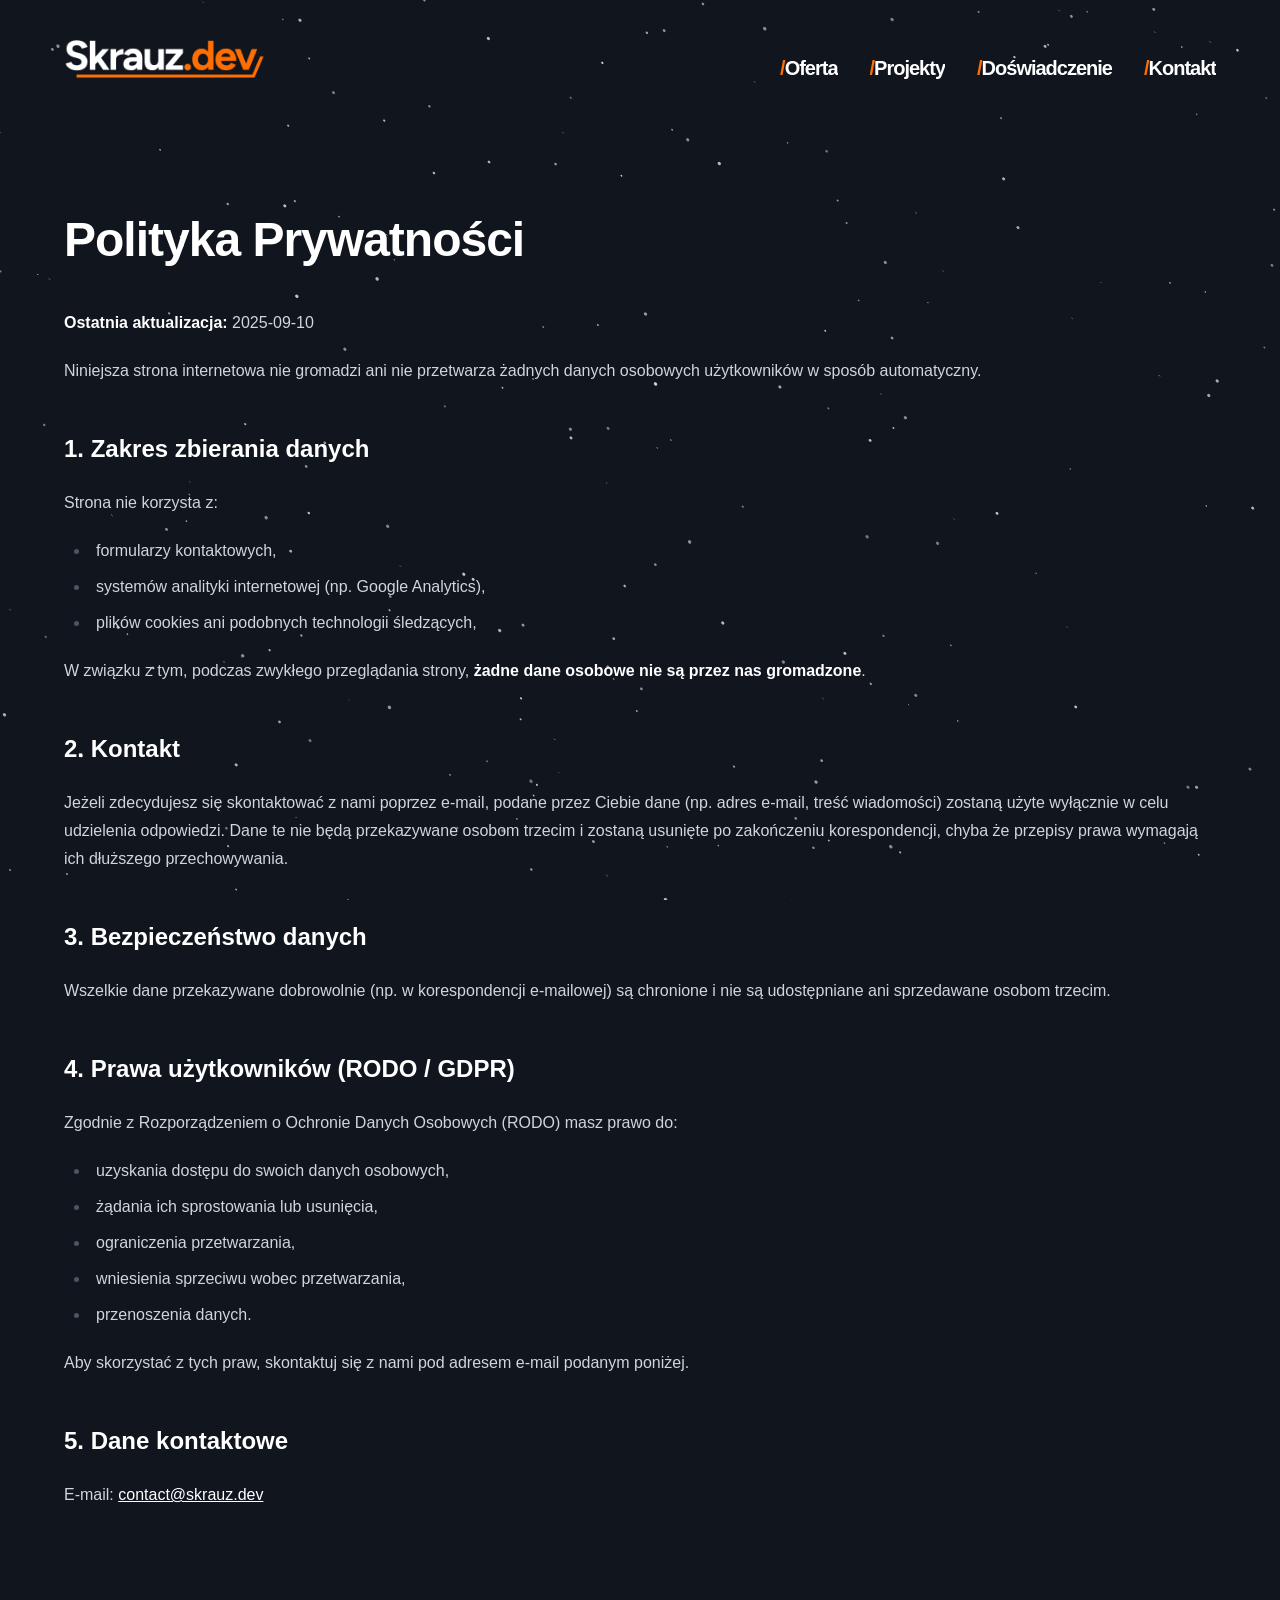
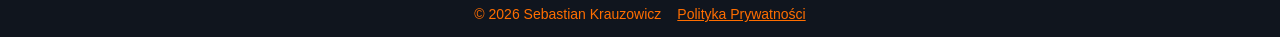
==== polityka-prywatnosci/index.html @ bf3d284c "feat: site migration to github pages" ====
<!DOCTYPE html><html  lang="en"><head><meta charset="utf-8">
<meta name="viewport" content="width=device-width, initial-scale=1">
<title>Polityka Prywatności | Sebastian Krauzowicz | Sebastian Krauzowicz - Web Developer</title>
<style>@layer components;@font-face{font-display:swap;font-family:Figtree;font-style:normal;font-weight:300 900;src:url(/_nuxt/Figtree-VariableFont_wght.CuCnmeMh.ttf) format("truetype")}@font-face{font-display:swap;font-family:Figtree;font-style:italic;font-weight:300 900;src:url(/_nuxt/Figtree-Italic-VariableFont_wght.BKw5bOcC.ttf) format("truetype")}@layer properties{@supports ((-webkit-hyphens:none) and (not (margin-trim:inline))) or ((-moz-orient:inline) and (not (color:rgb(from red r g b)))){*,::backdrop,:after,:before{--tw-translate-x:0;--tw-translate-y:0;--tw-translate-z:0;--tw-rotate-x:initial;--tw-rotate-y:initial;--tw-rotate-z:initial;--tw-skew-x:initial;--tw-skew-y:initial;--tw-border-style:solid;--tw-leading:initial;--tw-font-weight:initial;--tw-tracking:initial;--tw-shadow:0 0 #0000;--tw-shadow-color:initial;--tw-shadow-alpha:100%;--tw-inset-shadow:0 0 #0000;--tw-inset-shadow-color:initial;--tw-inset-shadow-alpha:100%;--tw-ring-color:initial;--tw-ring-shadow:0 0 #0000;--tw-inset-ring-color:initial;--tw-inset-ring-shadow:0 0 #0000;--tw-ring-inset:initial;--tw-ring-offset-width:0px;--tw-ring-offset-color:#fff;--tw-ring-offset-shadow:0 0 #0000;--tw-outline-style:solid;--tw-duration:initial;--tw-ease:initial;--tw-scale-x:1;--tw-scale-y:1;--tw-scale-z:1}}}@layer theme{:host,:root{--font-sans:ui-sans-serif,system-ui,sans-serif,"Apple Color Emoji","Segoe UI Emoji","Segoe UI Symbol","Noto Color Emoji";--font-mono:ui-monospace,SFMono-Regular,Menlo,Monaco,Consolas,"Liberation Mono","Courier New",monospace;--color-black:#000;--color-white:#fff;--spacing:.25rem;--container-xl:36rem;--text-sm:.875rem;--text-sm--line-height:1.42857;--text-lg:1.125rem;--text-lg--line-height:1.55556;--text-xl:1.25rem;--text-xl--line-height:1.4;--text-2xl:1.5rem;--text-2xl--line-height:1.33333;--text-3xl:1.875rem;--text-3xl--line-height:1.2;--text-4xl:2.25rem;--text-4xl--line-height:1.11111;--text-5xl:3rem;--text-5xl--line-height:1;--text-6xl:3.75rem;--text-6xl--line-height:1;--font-weight-normal:400;--font-weight-medium:500;--font-weight-bold:700;--tracking-tighter:-.05em;--tracking-tight:-.025em;--leading-tight:1.25;--leading-snug:1.375;--leading-normal:1.5;--radius-sm:.25rem;--radius-2xl:1rem;--ease-in:cubic-bezier(.4,0,1,1);--ease-out:cubic-bezier(0,0,.2,1);--default-transition-duration:.15s;--default-transition-timing-function:cubic-bezier(.4,0,.2,1);--default-font-family:var(--font-sans);--default-mono-font-family:var(--font-mono);--color-theme-dark:#030209;--color-theme-dark-2:#10151e;--color-theme-accent:#ff6e00;--color-theme-accent-hover:#e65705;--color-theme-light:#e5e5e5;--font-figtree:"Figtree",sans-serif}}@layer base{*,::backdrop,:after,:before{border:0 solid;box-sizing:border-box;margin:0;padding:0}::file-selector-button{border:0 solid;box-sizing:border-box;margin:0;padding:0}:host,html{-webkit-text-size-adjust:100%;font-family:var(--default-font-family,ui-sans-serif,system-ui,sans-serif,"Apple Color Emoji","Segoe UI Emoji","Segoe UI Symbol","Noto Color Emoji");font-feature-settings:var(--default-font-feature-settings,normal);font-variation-settings:var(--default-font-variation-settings,normal);line-height:1.5;-moz-tab-size:4;-o-tab-size:4;tab-size:4;-webkit-tap-highlight-color:transparent}hr{border-top-width:1px;color:inherit;height:0}abbr:where([title]){-webkit-text-decoration:underline dotted;text-decoration:underline dotted}h1,h2,h3,h4,h5,h6{font-size:inherit;font-weight:inherit}a{color:inherit;-webkit-text-decoration:inherit;text-decoration:inherit}b,strong{font-weight:bolder}code,kbd,pre,samp{font-family:var(--default-mono-font-family,ui-monospace,SFMono-Regular,Menlo,Monaco,Consolas,"Liberation Mono","Courier New",monospace);font-feature-settings:var(--default-mono-font-feature-settings,normal);font-size:1em;font-variation-settings:var(--default-mono-font-variation-settings,normal)}small{font-size:80%}sub,sup{font-size:75%;line-height:0;position:relative;vertical-align:baseline}sub{bottom:-.25em}sup{top:-.5em}table{border-collapse:collapse;border-color:inherit;text-indent:0}:-moz-focusring{outline:auto}progress{vertical-align:baseline}summary{display:list-item}menu,ol,ul{list-style:none}audio,canvas,embed,iframe,img,object,svg,video{display:block;vertical-align:middle}img,video{height:auto;max-width:100%}button,input,optgroup,select,textarea{background-color:#0000;border-radius:0;color:inherit;font:inherit;font-feature-settings:inherit;font-variation-settings:inherit;letter-spacing:inherit;opacity:1}::file-selector-button{background-color:#0000;border-radius:0;color:inherit;font:inherit;font-feature-settings:inherit;font-variation-settings:inherit;letter-spacing:inherit;opacity:1}:where(select:is([multiple],[size])) optgroup{font-weight:bolder}:where(select:is([multiple],[size])) optgroup option{padding-inline-start:20px}::file-selector-button{margin-inline-end:4px}::-moz-placeholder{opacity:1}::placeholder{opacity:1}@supports (not (-webkit-appearance:-apple-pay-button)) or (contain-intrinsic-size:1px){::-moz-placeholder{color:currentColor}::placeholder{color:currentColor}@supports (color:color-mix(in lab,red,red)){::-moz-placeholder{color:color-mix(in oklab,currentcolor 50%,transparent)}::placeholder{color:color-mix(in oklab,currentcolor 50%,transparent)}}}textarea{resize:vertical}::-webkit-search-decoration{-webkit-appearance:none}::-webkit-date-and-time-value{min-height:1lh;text-align:inherit}::-webkit-datetime-edit{display:inline-flex}::-webkit-datetime-edit-fields-wrapper{padding:0}::-webkit-datetime-edit,::-webkit-datetime-edit-year-field{padding-block:0}::-webkit-datetime-edit-day-field,::-webkit-datetime-edit-month-field{padding-block:0}::-webkit-datetime-edit-hour-field,::-webkit-datetime-edit-minute-field{padding-block:0}::-webkit-datetime-edit-millisecond-field,::-webkit-datetime-edit-second-field{padding-block:0}::-webkit-datetime-edit-meridiem-field{padding-block:0}:-moz-ui-invalid{box-shadow:none}button,input:where([type=button],[type=reset],[type=submit]){-webkit-appearance:button;-moz-appearance:button;appearance:button}::file-selector-button{-webkit-appearance:button;-moz-appearance:button;appearance:button}::-webkit-inner-spin-button,::-webkit-outer-spin-button{height:auto}[hidden]:where(:not([hidden=until-found])){display:none!important}}@layer utilities{.invisible{visibility:hidden}.absolute{position:absolute}.fixed{position:fixed}.relative{position:relative}.inset-0{inset:calc(var(--spacing)*0)}.top-0{top:calc(var(--spacing)*0)}.right-6{right:calc(var(--spacing)*6)}.bottom-0{bottom:calc(var(--spacing)*0)}.bottom-10{bottom:calc(var(--spacing)*10)}.left-0{left:calc(var(--spacing)*0)}.left-8{left:calc(var(--spacing)*8)}.-z-10{z-index:-10}.z-10{z-index:10}.z-50{z-index:50}.z-\[45\]{z-index:45}.z-\[999\]{z-index:999}.col-span-2{grid-column:span 2/span 2}.mx-auto{margin-inline:auto}.prose{color:var(--tw-prose-body);max-width:65ch}.prose :where(p):not(:where([class~=not-prose],[class~=not-prose] *)){margin-bottom:1.25em;margin-top:1.25em}.prose :where([class~=lead]):not(:where([class~=not-prose],[class~=not-prose] *)){color:var(--tw-prose-lead);font-size:1.25em;line-height:1.6;margin-bottom:1.2em;margin-top:1.2em}.prose :where(a):not(:where([class~=not-prose],[class~=not-prose] *)){color:var(--tw-prose-links);font-weight:500;text-decoration:underline}.prose :where(strong):not(:where([class~=not-prose],[class~=not-prose] *)){color:var(--tw-prose-bold);font-weight:600}.prose :where(a strong):not(:where([class~=not-prose],[class~=not-prose] *)),.prose :where(blockquote strong):not(:where([class~=not-prose],[class~=not-prose] *)),.prose :where(thead th strong):not(:where([class~=not-prose],[class~=not-prose] *)){color:inherit}.prose :where(ol):not(:where([class~=not-prose],[class~=not-prose] *)){list-style-type:decimal;margin-bottom:1.25em;margin-top:1.25em;padding-inline-start:1.625em}.prose :where(ol[type=A]):not(:where([class~=not-prose],[class~=not-prose] *)){list-style-type:upper-alpha}.prose :where(ol[type=a]):not(:where([class~=not-prose],[class~=not-prose] *)){list-style-type:lower-alpha}.prose :where(ol[type=A s]):not(:where([class~=not-prose],[class~=not-prose] *)){list-style-type:upper-alpha}.prose :where(ol[type=a s]):not(:where([class~=not-prose],[class~=not-prose] *)){list-style-type:lower-alpha}.prose :where(ol[type=I]):not(:where([class~=not-prose],[class~=not-prose] *)){list-style-type:upper-roman}.prose :where(ol[type=i]):not(:where([class~=not-prose],[class~=not-prose] *)){list-style-type:lower-roman}.prose :where(ol[type=I s]):not(:where([class~=not-prose],[class~=not-prose] *)){list-style-type:upper-roman}.prose :where(ol[type=i s]):not(:where([class~=not-prose],[class~=not-prose] *)){list-style-type:lower-roman}.prose :where(ol[type="1"]):not(:where([class~=not-prose],[class~=not-prose] *)){list-style-type:decimal}.prose :where(ul):not(:where([class~=not-prose],[class~=not-prose] *)){list-style-type:disc;margin-bottom:1.25em;margin-top:1.25em;padding-inline-start:1.625em}.prose :where(ol>li):not(:where([class~=not-prose],[class~=not-prose] *))::marker{color:var(--tw-prose-counters);font-weight:400}.prose :where(ul>li):not(:where([class~=not-prose],[class~=not-prose] *))::marker{color:var(--tw-prose-bullets)}.prose :where(dt):not(:where([class~=not-prose],[class~=not-prose] *)){color:var(--tw-prose-headings);font-weight:600;margin-top:1.25em}.prose :where(hr):not(:where([class~=not-prose],[class~=not-prose] *)){border-color:var(--tw-prose-hr);border-top-width:1px;margin-bottom:3em;margin-top:3em}.prose :where(blockquote):not(:where([class~=not-prose],[class~=not-prose] *)){border-inline-start-color:var(--tw-prose-quote-borders);border-inline-start-width:.25rem;color:var(--tw-prose-quotes);font-style:italic;font-weight:500;margin-bottom:1.6em;margin-top:1.6em;padding-inline-start:1em;quotes:"“""”""‘""’"}.prose :where(blockquote p:first-of-type):not(:where([class~=not-prose],[class~=not-prose] *)):before{content:open-quote}.prose :where(blockquote p:last-of-type):not(:where([class~=not-prose],[class~=not-prose] *)):after{content:close-quote}.prose :where(h1):not(:where([class~=not-prose],[class~=not-prose] *)){color:var(--tw-prose-headings);font-size:2.25em;font-weight:800;line-height:1.11111;margin-bottom:.888889em;margin-top:0}.prose :where(h1 strong):not(:where([class~=not-prose],[class~=not-prose] *)){color:inherit;font-weight:900}.prose :where(h2):not(:where([class~=not-prose],[class~=not-prose] *)){color:var(--tw-prose-headings);font-size:1.5em;font-weight:700;line-height:1.33333;margin-bottom:1em;margin-top:2em}.prose :where(h2 strong):not(:where([class~=not-prose],[class~=not-prose] *)){color:inherit;font-weight:800}.prose :where(h3):not(:where([class~=not-prose],[class~=not-prose] *)){color:var(--tw-prose-headings);font-size:1.25em;font-weight:600;line-height:1.6;margin-bottom:.6em;margin-top:1.6em}.prose :where(h3 strong):not(:where([class~=not-prose],[class~=not-prose] *)){color:inherit;font-weight:700}.prose :where(h4):not(:where([class~=not-prose],[class~=not-prose] *)){color:var(--tw-prose-headings);font-weight:600;line-height:1.5;margin-bottom:.5em;margin-top:1.5em}.prose :where(h4 strong):not(:where([class~=not-prose],[class~=not-prose] *)){color:inherit;font-weight:700}.prose :where(img):not(:where([class~=not-prose],[class~=not-prose] *)){margin-bottom:2em;margin-top:2em}.prose :where(picture):not(:where([class~=not-prose],[class~=not-prose] *)){display:block;margin-bottom:2em;margin-top:2em}.prose :where(video):not(:where([class~=not-prose],[class~=not-prose] *)){margin-bottom:2em;margin-top:2em}.prose :where(kbd):not(:where([class~=not-prose],[class~=not-prose] *)){border-radius:.3125rem;box-shadow:0 0 0 1px rgb(var(--tw-prose-kbd-shadows)/10%),0 3px rgb(var(--tw-prose-kbd-shadows)/10%);color:var(--tw-prose-kbd);font-family:inherit;font-size:.875em;font-weight:500;padding-inline-end:.375em;padding-bottom:.1875em;padding-top:.1875em;padding-inline-start:.375em}.prose :where(code):not(:where([class~=not-prose],[class~=not-prose] *)){color:var(--tw-prose-code);font-size:.875em;font-weight:600}.prose :where(code):not(:where([class~=not-prose],[class~=not-prose] *)):after,.prose :where(code):not(:where([class~=not-prose],[class~=not-prose] *)):before{content:"`"}.prose :where(a code):not(:where([class~=not-prose],[class~=not-prose] *)),.prose :where(h1 code):not(:where([class~=not-prose],[class~=not-prose] *)){color:inherit}.prose :where(h2 code):not(:where([class~=not-prose],[class~=not-prose] *)){color:inherit;font-size:.875em}.prose :where(h3 code):not(:where([class~=not-prose],[class~=not-prose] *)){color:inherit;font-size:.9em}.prose :where(blockquote code):not(:where([class~=not-prose],[class~=not-prose] *)),.prose :where(h4 code):not(:where([class~=not-prose],[class~=not-prose] *)),.prose :where(thead th code):not(:where([class~=not-prose],[class~=not-prose] *)){color:inherit}.prose :where(pre):not(:where([class~=not-prose],[class~=not-prose] *)){background-color:var(--tw-prose-pre-bg);border-radius:.375rem;color:var(--tw-prose-pre-code);font-size:.875em;font-weight:400;line-height:1.71429;margin-bottom:1.71429em;margin-top:1.71429em;overflow-x:auto;padding-inline-end:1.14286em;padding-bottom:.857143em;padding-top:.857143em;padding-inline-start:1.14286em}.prose :where(pre code):not(:where([class~=not-prose],[class~=not-prose] *)){background-color:#0000;border-radius:0;border-width:0;color:inherit;font-family:inherit;font-size:inherit;font-weight:inherit;line-height:inherit;padding:0}.prose :where(pre code):not(:where([class~=not-prose],[class~=not-prose] *)):after,.prose :where(pre code):not(:where([class~=not-prose],[class~=not-prose] *)):before{content:none}.prose :where(table):not(:where([class~=not-prose],[class~=not-prose] *)){font-size:.875em;line-height:1.71429;margin-bottom:2em;margin-top:2em;table-layout:auto;width:100%}.prose :where(thead):not(:where([class~=not-prose],[class~=not-prose] *)){border-bottom-color:var(--tw-prose-th-borders);border-bottom-width:1px}.prose :where(thead th):not(:where([class~=not-prose],[class~=not-prose] *)){color:var(--tw-prose-headings);font-weight:600;padding-inline-end:.571429em;padding-bottom:.571429em;padding-inline-start:.571429em;vertical-align:bottom}.prose :where(tbody tr):not(:where([class~=not-prose],[class~=not-prose] *)){border-bottom-color:var(--tw-prose-td-borders);border-bottom-width:1px}.prose :where(tbody tr:last-child):not(:where([class~=not-prose],[class~=not-prose] *)){border-bottom-width:0}.prose :where(tbody td):not(:where([class~=not-prose],[class~=not-prose] *)){vertical-align:baseline}.prose :where(tfoot):not(:where([class~=not-prose],[class~=not-prose] *)){border-top-color:var(--tw-prose-th-borders);border-top-width:1px}.prose :where(tfoot td):not(:where([class~=not-prose],[class~=not-prose] *)){vertical-align:top}.prose :where(th,td):not(:where([class~=not-prose],[class~=not-prose] *)){text-align:start}.prose :where(figure>*):not(:where([class~=not-prose],[class~=not-prose] *)){margin-bottom:0;margin-top:0}.prose :where(figcaption):not(:where([class~=not-prose],[class~=not-prose] *)){color:var(--tw-prose-captions);font-size:.875em;line-height:1.42857;margin-top:.857143em}.prose{--tw-prose-body:oklch(37.3% .034 259.733);--tw-prose-headings:oklch(21% .034 264.665);--tw-prose-lead:oklch(44.6% .03 256.802);--tw-prose-links:oklch(21% .034 264.665);--tw-prose-bold:oklch(21% .034 264.665);--tw-prose-counters:oklch(55.1% .027 264.364);--tw-prose-bullets:oklch(87.2% .01 258.338);--tw-prose-hr:oklch(92.8% .006 264.531);--tw-prose-quotes:oklch(21% .034 264.665);--tw-prose-quote-borders:oklch(92.8% .006 264.531);--tw-prose-captions:oklch(55.1% .027 264.364);--tw-prose-kbd:oklch(21% .034 264.665);--tw-prose-kbd-shadows:NaN NaN NaN;--tw-prose-code:oklch(21% .034 264.665);--tw-prose-pre-code:oklch(92.8% .006 264.531);--tw-prose-pre-bg:oklch(27.8% .033 256.848);--tw-prose-th-borders:oklch(87.2% .01 258.338);--tw-prose-td-borders:oklch(92.8% .006 264.531);--tw-prose-invert-body:oklch(87.2% .01 258.338);--tw-prose-invert-headings:#fff;--tw-prose-invert-lead:oklch(70.7% .022 261.325);--tw-prose-invert-links:#fff;--tw-prose-invert-bold:#fff;--tw-prose-invert-counters:oklch(70.7% .022 261.325);--tw-prose-invert-bullets:oklch(44.6% .03 256.802);--tw-prose-invert-hr:oklch(37.3% .034 259.733);--tw-prose-invert-quotes:oklch(96.7% .003 264.542);--tw-prose-invert-quote-borders:oklch(37.3% .034 259.733);--tw-prose-invert-captions:oklch(70.7% .022 261.325);--tw-prose-invert-kbd:#fff;--tw-prose-invert-kbd-shadows:255 255 255;--tw-prose-invert-code:#fff;--tw-prose-invert-pre-code:oklch(87.2% .01 258.338);--tw-prose-invert-pre-bg:#00000080;--tw-prose-invert-th-borders:oklch(44.6% .03 256.802);--tw-prose-invert-td-borders:oklch(37.3% .034 259.733);font-size:1rem;line-height:1.75}.prose :where(picture>img):not(:where([class~=not-prose],[class~=not-prose] *)){margin-bottom:0;margin-top:0}.prose :where(li):not(:where([class~=not-prose],[class~=not-prose] *)){margin-bottom:.5em;margin-top:.5em}.prose :where(ol>li):not(:where([class~=not-prose],[class~=not-prose] *)),.prose :where(ul>li):not(:where([class~=not-prose],[class~=not-prose] *)){padding-inline-start:.375em}.prose :where(.prose>ul>li p):not(:where([class~=not-prose],[class~=not-prose] *)){margin-bottom:.75em;margin-top:.75em}.prose :where(.prose>ul>li>p:first-child):not(:where([class~=not-prose],[class~=not-prose] *)){margin-top:1.25em}.prose :where(.prose>ul>li>p:last-child):not(:where([class~=not-prose],[class~=not-prose] *)){margin-bottom:1.25em}.prose :where(.prose>ol>li>p:first-child):not(:where([class~=not-prose],[class~=not-prose] *)){margin-top:1.25em}.prose :where(.prose>ol>li>p:last-child):not(:where([class~=not-prose],[class~=not-prose] *)){margin-bottom:1.25em}.prose :where(ul ul,ul ol,ol ul,ol ol):not(:where([class~=not-prose],[class~=not-prose] *)){margin-bottom:.75em;margin-top:.75em}.prose :where(dl):not(:where([class~=not-prose],[class~=not-prose] *)){margin-bottom:1.25em;margin-top:1.25em}.prose :where(dd):not(:where([class~=not-prose],[class~=not-prose] *)){margin-top:.5em;padding-inline-start:1.625em}.prose :where(h2+*):not(:where([class~=not-prose],[class~=not-prose] *)),.prose :where(h3+*):not(:where([class~=not-prose],[class~=not-prose] *)),.prose :where(h4+*):not(:where([class~=not-prose],[class~=not-prose] *)),.prose :where(hr+*):not(:where([class~=not-prose],[class~=not-prose] *)){margin-top:0}.prose :where(thead th:first-child):not(:where([class~=not-prose],[class~=not-prose] *)){padding-inline-start:0}.prose :where(thead th:last-child):not(:where([class~=not-prose],[class~=not-prose] *)){padding-inline-end:0}.prose :where(tbody td,tfoot td):not(:where([class~=not-prose],[class~=not-prose] *)){padding-inline-end:.571429em;padding-bottom:.571429em;padding-top:.571429em;padding-inline-start:.571429em}.prose :where(tbody td:first-child,tfoot td:first-child):not(:where([class~=not-prose],[class~=not-prose] *)){padding-inline-start:0}.prose :where(tbody td:last-child,tfoot td:last-child):not(:where([class~=not-prose],[class~=not-prose] *)){padding-inline-end:0}.prose :where(figure):not(:where([class~=not-prose],[class~=not-prose] *)){margin-bottom:2em;margin-top:2em}.prose :where(.prose>:first-child):not(:where([class~=not-prose],[class~=not-prose] *)){margin-top:0}.prose :where(.prose>:last-child):not(:where([class~=not-prose],[class~=not-prose] *)){margin-bottom:0}.mt-1{margin-top:calc(var(--spacing)*1)}.mt-1\.5{margin-top:calc(var(--spacing)*1.5)}.mt-2{margin-top:calc(var(--spacing)*2)}.mt-3{margin-top:calc(var(--spacing)*3)}.mt-4{margin-top:calc(var(--spacing)*4)}.mt-5{margin-top:calc(var(--spacing)*5)}.mt-6{margin-top:calc(var(--spacing)*6)}.mt-8{margin-top:calc(var(--spacing)*8)}.mt-12{margin-top:calc(var(--spacing)*12)}.mt-16{margin-top:calc(var(--spacing)*16)}.mt-20{margin-top:calc(var(--spacing)*20)}.mb-2{margin-bottom:calc(var(--spacing)*2)}.ml-1{margin-left:calc(var(--spacing)*1)}.ml-2{margin-left:calc(var(--spacing)*2)}.block{display:block}.flex{display:flex}.grid{display:grid}.hidden{display:none}.size-12{height:calc(var(--spacing)*12);width:calc(var(--spacing)*12)}.size-16{height:calc(var(--spacing)*16);width:calc(var(--spacing)*16)}.size-full{height:100%;width:100%}.h-6{height:calc(var(--spacing)*6)}.h-8{height:calc(var(--spacing)*8)}.h-\[100dvh\]{height:100dvh}.h-\[100vh\]{height:100vh}.h-\[calc\(100dvh-96px\)\]{height:calc(100dvh - 96px)}.h-full{height:100%}.h-max{height:-moz-max-content;height:max-content}.min-h-\[400px\]{min-height:400px}.w-4{width:calc(var(--spacing)*4)}.w-5{width:calc(var(--spacing)*5)}.w-6{width:calc(var(--spacing)*6)}.w-8{width:calc(var(--spacing)*8)}.w-\[75\%\]{width:75%}.w-\[100vw\]{width:100vw}.w-\[180px\]{width:180px}.w-\[250px\]{width:250px}.w-full{width:100%}.max-w-max{max-width:-moz-max-content;max-width:max-content}.max-w-none{max-width:none}.max-w-xl{max-width:var(--container-xl)}.shrink-0{flex-shrink:0}.-translate-x-36{--tw-translate-x:calc(var(--spacing)*-36)}.-translate-x-36,.translate-x-0{translate:var(--tw-translate-x)var(--tw-translate-y)}.translate-x-0{--tw-translate-x:calc(var(--spacing)*0)}.transform{transform:var(--tw-rotate-x,)var(--tw-rotate-y,)var(--tw-rotate-z,)var(--tw-skew-x,)var(--tw-skew-y,)}.cursor-default{cursor:default}.cursor-pointer{cursor:pointer}.grid-cols-1{grid-template-columns:repeat(1,minmax(0,1fr))}.grid-cols-2{grid-template-columns:repeat(2,minmax(0,1fr))}.flex-col{flex-direction:column}.flex-wrap{flex-wrap:wrap}.flex-wrap-reverse{flex-wrap:wrap-reverse}.items-center{align-items:center}.justify-between{justify-content:space-between}.justify-center{justify-content:center}.justify-evenly{justify-content:space-evenly}.gap-2{gap:calc(var(--spacing)*2)}.gap-2\.5{gap:calc(var(--spacing)*2.5)}.gap-3{gap:calc(var(--spacing)*3)}.gap-4{gap:calc(var(--spacing)*4)}.gap-6{gap:calc(var(--spacing)*6)}.gap-12{gap:calc(var(--spacing)*12)}.gap-y-2{row-gap:calc(var(--spacing)*2)}.rounded-2xl{border-radius:var(--radius-2xl)}.rounded-full{border-radius:3.40282e+38px}.rounded-sm{border-radius:var(--radius-sm)}.border{border-style:var(--tw-border-style);border-width:1px}.bg-black\/50{background-color:#00000080}@supports (color:color-mix(in lab,red,red)){.bg-black\/50{background-color:color-mix(in oklab,var(--color-black)50%,transparent)}}.bg-theme-accent{background-color:var(--color-theme-accent)}.bg-theme-accent\/25{background-color:#ff6e0040}@supports (color:color-mix(in lab,red,red)){.bg-theme-accent\/25{background-color:color-mix(in oklab,var(--color-theme-accent)25%,transparent)}}.bg-theme-dark-2{background-color:var(--color-theme-dark-2)}.bg-white{background-color:var(--color-white)}.p-2{padding:calc(var(--spacing)*2)}.p-3{padding:calc(var(--spacing)*3)}.p-4{padding:calc(var(--spacing)*4)}.p-7{padding:calc(var(--spacing)*7)}.px-3{padding-inline:calc(var(--spacing)*3)}.px-6{padding-inline:calc(var(--spacing)*6)}.py-1{padding-block:calc(var(--spacing)*1)}.py-1\.5{padding-block:calc(var(--spacing)*1.5)}.py-3{padding-block:calc(var(--spacing)*3)}.py-6{padding-block:calc(var(--spacing)*6)}.py-10{padding-block:calc(var(--spacing)*10)}.pt-1\.5{padding-top:calc(var(--spacing)*1.5)}.pt-8{padding-top:calc(var(--spacing)*8)}.pt-12{padding-top:calc(var(--spacing)*12)}.pb-8{padding-bottom:calc(var(--spacing)*8)}.pb-20{padding-bottom:calc(var(--spacing)*20)}.pb-32{padding-bottom:calc(var(--spacing)*32)}.text-center{text-align:center}.text-2xl{font-size:var(--text-2xl);line-height:var(--tw-leading,var(--text-2xl--line-height))}.text-3xl{font-size:var(--text-3xl);line-height:var(--tw-leading,var(--text-3xl--line-height))}.text-4xl{font-size:var(--text-4xl);line-height:var(--tw-leading,var(--text-4xl--line-height))}.text-6xl{font-size:var(--text-6xl);line-height:var(--tw-leading,var(--text-6xl--line-height))}.text-lg{font-size:var(--text-lg);line-height:var(--tw-leading,var(--text-lg--line-height))}.text-sm{font-size:var(--text-sm);line-height:var(--tw-leading,var(--text-sm--line-height))}.text-xl{font-size:var(--text-xl);line-height:var(--tw-leading,var(--text-xl--line-height))}.leading-\[0\.9\]{--tw-leading:.9;line-height:.9}.leading-\[1\.2\]{--tw-leading:1.2;line-height:1.2}.leading-normal{--tw-leading:var(--leading-normal);line-height:var(--leading-normal)}.leading-snug{--tw-leading:var(--leading-snug);line-height:var(--leading-snug)}.leading-tight{--tw-leading:var(--leading-tight);line-height:var(--leading-tight)}.font-bold{--tw-font-weight:var(--font-weight-bold);font-weight:var(--font-weight-bold)}.font-medium{--tw-font-weight:var(--font-weight-medium);font-weight:var(--font-weight-medium)}.font-normal{--tw-font-weight:var(--font-weight-normal);font-weight:var(--font-weight-normal)}.tracking-\[-1px\]{--tw-tracking:-1px;letter-spacing:-1px}.tracking-tight{--tw-tracking:var(--tracking-tight);letter-spacing:var(--tracking-tight)}.tracking-tighter{--tw-tracking:var(--tracking-tighter);letter-spacing:var(--tracking-tighter)}.text-theme-accent{color:var(--color-theme-accent)}.text-theme-dark{color:var(--color-theme-dark)}.text-theme-light{color:var(--color-theme-light)}.text-white{color:var(--color-white)}.uppercase{text-transform:uppercase}.italic{font-style:italic}.underline{text-decoration-line:underline}.opacity-0{opacity:0}.opacity-75{opacity:.75}.opacity-80{opacity:.8}.opacity-100{opacity:1}.shadow-lg{--tw-shadow:0 10px 15px -3px var(--tw-shadow-color,#0000001a),0 4px 6px -4px var(--tw-shadow-color,#0000001a);box-shadow:var(--tw-inset-shadow),var(--tw-inset-ring-shadow),var(--tw-ring-offset-shadow),var(--tw-ring-shadow),var(--tw-shadow)}.outline-2{outline-style:var(--tw-outline-style);outline-width:2px}.outline-theme-accent\/50{outline-color:#ff6e0080}@supports (color:color-mix(in lab,red,red)){.outline-theme-accent\/50{outline-color:color-mix(in oklab,var(--color-theme-accent)50%,transparent)}}.transition{transition-duration:var(--tw-duration,var(--default-transition-duration));transition-property:color,background-color,border-color,outline-color,text-decoration-color,fill,stroke,--tw-gradient-from,--tw-gradient-via,--tw-gradient-to,opacity,box-shadow,transform,translate,scale,rotate,filter,backdrop-filter,display,visibility,content-visibility,overlay,pointer-events;transition-timing-function:var(--tw-ease,var(--default-transition-timing-function))}.transition-all{transition-duration:var(--tw-duration,var(--default-transition-duration));transition-property:all;transition-timing-function:var(--tw-ease,var(--default-transition-timing-function))}.transition-colors{transition-duration:var(--tw-duration,var(--default-transition-duration));transition-property:color,background-color,border-color,outline-color,text-decoration-color,fill,stroke,--tw-gradient-from,--tw-gradient-via,--tw-gradient-to;transition-timing-function:var(--tw-ease,var(--default-transition-timing-function))}.transition-opacity{transition-duration:var(--tw-duration,var(--default-transition-duration));transition-property:opacity;transition-timing-function:var(--tw-ease,var(--default-transition-timing-function))}.transition-transform{transition-duration:var(--tw-duration,var(--default-transition-duration));transition-property:transform,translate,scale,rotate;transition-timing-function:var(--tw-ease,var(--default-transition-timing-function))}.duration-150{--tw-duration:.15s;transition-duration:.15s}.ease-in{--tw-ease:var(--ease-in);transition-timing-function:var(--ease-in)}.ease-out{--tw-ease:var(--ease-out);transition-timing-function:var(--ease-out)}.prose-invert{--tw-prose-body:var(--tw-prose-invert-body);--tw-prose-headings:var(--tw-prose-invert-headings);--tw-prose-lead:var(--tw-prose-invert-lead);--tw-prose-links:var(--tw-prose-invert-links);--tw-prose-bold:var(--tw-prose-invert-bold);--tw-prose-counters:var(--tw-prose-invert-counters);--tw-prose-bullets:var(--tw-prose-invert-bullets);--tw-prose-hr:var(--tw-prose-invert-hr);--tw-prose-quotes:var(--tw-prose-invert-quotes);--tw-prose-quote-borders:var(--tw-prose-invert-quote-borders);--tw-prose-captions:var(--tw-prose-invert-captions);--tw-prose-kbd:var(--tw-prose-invert-kbd);--tw-prose-kbd-shadows:var(--tw-prose-invert-kbd-shadows);--tw-prose-code:var(--tw-prose-invert-code);--tw-prose-pre-code:var(--tw-prose-invert-pre-code);--tw-prose-pre-bg:var(--tw-prose-invert-pre-bg);--tw-prose-th-borders:var(--tw-prose-invert-th-borders);--tw-prose-td-borders:var(--tw-prose-invert-td-borders)}@media(hover:hover){.group-hover\:opacity-5:is(:where(.group):hover *){opacity:.05}.hover\:scale-110:hover{--tw-scale-x:110%;--tw-scale-y:110%;--tw-scale-z:110%;scale:var(--tw-scale-x)var(--tw-scale-y)}.hover\:scale-120:hover{--tw-scale-x:120%;--tw-scale-y:120%;--tw-scale-z:120%;scale:var(--tw-scale-x)var(--tw-scale-y)}.hover\:-rotate-6:hover{rotate:-6deg}.hover\:bg-theme-accent-hover:hover{background-color:var(--color-theme-accent-hover)}.hover\:text-theme-light:hover{color:var(--color-theme-light)}.hover\:opacity-100:hover{opacity:1}}@media(min-width:40rem){.sm\:block{display:block}}@media(min-width:48rem){.md\:right-8{right:calc(var(--spacing)*8)}.md\:bottom-6{bottom:calc(var(--spacing)*6)}.md\:mx-auto{margin-inline:auto}.md\:mt-4{margin-top:calc(var(--spacing)*4)}.md\:mt-5{margin-top:calc(var(--spacing)*5)}.md\:mt-8{margin-top:calc(var(--spacing)*8)}.md\:mt-12{margin-top:calc(var(--spacing)*12)}.md\:mt-16{margin-top:calc(var(--spacing)*16)}.md\:mt-32{margin-top:calc(var(--spacing)*32)}.md\:mb-1{margin-bottom:calc(var(--spacing)*1)}.md\:mb-6{margin-bottom:calc(var(--spacing)*6)}.md\:ml-0{margin-left:calc(var(--spacing)*0)}.md\:block{display:block}.md\:flex{display:flex}.md\:hidden{display:none}.md\:h-\[calc\(100dvh-120px\)\]{height:calc(100dvh - 120px)}.md\:w-\[230px\]{width:230px}.md\:w-max{width:-moz-max-content;width:max-content}.md\:items-center{align-items:center}.md\:items-end{align-items:flex-end}.md\:justify-center{justify-content:center}.md\:gap-12{gap:calc(var(--spacing)*12)}.md\:p-8{padding:calc(var(--spacing)*8)}.md\:py-10{padding-block:calc(var(--spacing)*10)}.md\:py-12{padding-block:calc(var(--spacing)*12)}.md\:pt-20{padding-top:calc(var(--spacing)*20)}.md\:pb-24{padding-bottom:calc(var(--spacing)*24)}.md\:text-center{text-align:center}.md\:text-2xl{font-size:var(--text-2xl);line-height:var(--tw-leading,var(--text-2xl--line-height))}.md\:text-3xl{font-size:var(--text-3xl);line-height:var(--tw-leading,var(--text-3xl--line-height))}.md\:text-5xl{font-size:var(--text-5xl);line-height:var(--tw-leading,var(--text-5xl--line-height))}.md\:opacity-75{opacity:.75}}@media(min-width:64rem){.lg\:mx-0{margin-inline:calc(var(--spacing)*0)}.lg\:w-\[200px\]{width:200px}.lg\:grid-cols-2{grid-template-columns:repeat(2,minmax(0,1fr))}.lg\:gap-8{gap:calc(var(--spacing)*8)}}@media(min-width:80rem){.xl\:mt-16{margin-top:calc(var(--spacing)*16)}.xl\:mt-20{margin-top:calc(var(--spacing)*20)}}.common-container{width:100%}@media(min-width:40rem){.common-container{max-width:40rem}}@media(min-width:48rem){.common-container{max-width:48rem}}@media(min-width:64rem){.common-container{max-width:64rem}}@media(min-width:80rem){.common-container{max-width:80rem}}@media(min-width:96rem){.common-container{max-width:96rem}}.common-container{margin-inline:auto;padding-inline:calc(var(--spacing)*6)}@media(min-width:48rem){.common-container{padding-inline:calc(var(--spacing)*8)}}@media(min-width:64rem){.common-container{padding-inline:calc(var(--spacing)*12)}}@media(min-width:80rem){.common-container{padding-inline:calc(var(--spacing)*16)}}@media(min-width:96rem){.common-container{padding-inline:calc(var(--spacing)*24)}}}html{scroll-behavior:smooth}body{background-color:var(--color-theme-dark-2);color:var(--color-white);font-family:var(--font-figtree)}@property --tw-translate-x{syntax:"*";inherits:false;initial-value:0}@property --tw-translate-y{syntax:"*";inherits:false;initial-value:0}@property --tw-translate-z{syntax:"*";inherits:false;initial-value:0}@property --tw-rotate-x{syntax:"*";inherits:false}@property --tw-rotate-y{syntax:"*";inherits:false}@property --tw-rotate-z{syntax:"*";inherits:false}@property --tw-skew-x{syntax:"*";inherits:false}@property --tw-skew-y{syntax:"*";inherits:false}@property --tw-border-style{syntax:"*";inherits:false;initial-value:solid}@property --tw-leading{syntax:"*";inherits:false}@property --tw-font-weight{syntax:"*";inherits:false}@property --tw-tracking{syntax:"*";inherits:false}@property --tw-shadow{syntax:"*";inherits:false;initial-value:0 0 #0000}@property --tw-shadow-color{syntax:"*";inherits:false}@property --tw-shadow-alpha{syntax:"<percentage>";inherits:false;initial-value:100%}@property --tw-inset-shadow{syntax:"*";inherits:false;initial-value:0 0 #0000}@property --tw-inset-shadow-color{syntax:"*";inherits:false}@property --tw-inset-shadow-alpha{syntax:"<percentage>";inherits:false;initial-value:100%}@property --tw-ring-color{syntax:"*";inherits:false}@property --tw-ring-shadow{syntax:"*";inherits:false;initial-value:0 0 #0000}@property --tw-inset-ring-color{syntax:"*";inherits:false}@property --tw-inset-ring-shadow{syntax:"*";inherits:false;initial-value:0 0 #0000}@property --tw-ring-inset{syntax:"*";inherits:false}@property --tw-ring-offset-width{syntax:"<length>";inherits:false;initial-value:0}@property --tw-ring-offset-color{syntax:"*";inherits:false;initial-value:#fff}@property --tw-ring-offset-shadow{syntax:"*";inherits:false;initial-value:0 0 #0000}@property --tw-outline-style{syntax:"*";inherits:false;initial-value:solid}@property --tw-duration{syntax:"*";inherits:false}@property --tw-ease{syntax:"*";inherits:false}@property --tw-scale-x{syntax:"*";inherits:false;initial-value:1}@property --tw-scale-y{syntax:"*";inherits:false;initial-value:1}@property --tw-scale-z{syntax:"*";inherits:false;initial-value:1}</style>
<style>.loader[data-v-a4e1c492]{animation:spin-a4e1c492 4s linear infinite}@keyframes spin-a4e1c492{to{transform:rotate(1turn)}}.fade-enter-active[data-v-a4e1c492],.fade-leave-active[data-v-a4e1c492]{transition:opacity .4s ease}.fade-enter-from[data-v-a4e1c492],.fade-leave-to[data-v-a4e1c492]{opacity:0}</style>
<style>.nav-link-underline[data-v-d4bf72b4]{display:inline-block;overflow:hidden;position:relative}.nav-underline[data-v-d4bf72b4]{background:var(--color-theme-accent);bottom:2px;height:3px;left:0;pointer-events:none;position:absolute;transform:scaleX(0);transform-origin:left;transition:transform .3s cubic-bezier(.4,0,.2,1);width:100%;z-index:1}.nav-link-underline:hover .nav-underline[data-v-d4bf72b4]{transform:scaleX(1)}</style>
<style>.fade-enter-active[data-v-64acb8e5],.fade-leave-active[data-v-64acb8e5]{transition:opacity .3s}.fade-enter-from[data-v-64acb8e5],.fade-leave-to[data-v-64acb8e5]{opacity:0}.fade-enter-to[data-v-64acb8e5],.fade-leave-from[data-v-64acb8e5]{opacity:1}</style>
<link rel="stylesheet" href="/_nuxt/entry.D1ACjiqE.css" crossorigin>
<link rel="stylesheet" href="/_nuxt/default.a3TH30mI.css" crossorigin>
<link rel="preload" as="fetch" crossorigin="anonymous" href="/polityka-prywatnosci/_payload.json?3f1a1308-e9cb-45ab-a3ea-bfcd12515baa">
<link rel="modulepreload" as="script" crossorigin href="/_nuxt/Bg8Q3ebN.js">
<link rel="modulepreload" as="script" crossorigin href="/_nuxt/BEDP1G_u.js">
<link rel="modulepreload" as="script" crossorigin href="/_nuxt/CcbpH17s.js">
<link rel="modulepreload" as="script" crossorigin href="/_nuxt/BA_UNKPY.js">
<link rel="modulepreload" as="script" crossorigin href="/_nuxt/DdLIdBY4.js">
<link rel="preload" as="fetch" fetchpriority="low" crossorigin="anonymous" href="/_nuxt/builds/meta/3f1a1308-e9cb-45ab-a3ea-bfcd12515baa.json">
<link rel="icon" type="image/x-icon" href="/favicon.ico">
<link rel="icon" type="image/png" sizes="32x32" href="/favicon-32x32.png">
<link rel="icon" type="image/png" sizes="16x16" href="/favicon-16x16.png">
<link rel="apple-touch-icon" href="/apple-touch-icon.png">
<link rel="manifest" href="/site.webmanifest">
<meta property="og:type" content="website">
<meta name="robots" content="index, follow, max-image-preview:large, max-snippet:-1, max-video-preview:-1">
<meta property="og:image" content="https://skrauz.dev/ogimage.png">
<script type="module" src="/_nuxt/Bg8Q3ebN.js" crossorigin></script>
<meta name="description" content="Strona portfolio">
<meta name="twitter:card" content="summary_large_image">
<meta property="og:title" data-infer="" content="Polityka Prywatności | Sebastian Krauzowicz | Sebastian Krauzowicz - Web Developer">
<meta property="og:description" data-infer="" content="Strona portfolio">
<link rel="canonical" href="https://skrauz.dev/polityka-prywatnosci">
<meta property="og:url" content="https://skrauz.dev/polityka-prywatnosci">
<meta property="og:site_name" content="Sebastian Krauzowicz - Web Developer"></head><body><div id="__nuxt"><!--[--><div class="fixed size-full inset-0 z-[999] flex items-center justify-center bg-theme-dark-2" data-v-a4e1c492><div class="size-16 text-theme-accent loader" data-v-a4e1c492><svg viewBox="0 0 24 24" fill="none" xmlns="http://www.w3.org/2000/svg" data-v-a4e1c492><path d="M22 9H2M6 17.5L8.5 15L6 12.5M11 17.5L15 17.5M2 7.8L2 16.2C2 17.8802 2 18.7202 2.32698 19.362C2.6146 19.9265 3.07354 20.3854 3.63803 20.673C4.27976 21 5.11984 21 6.8 21H17.2C18.8802 21 19.7202 21 20.362 20.673C20.9265 20.3854 21.3854 19.9265 21.673 19.362C22 18.7202 22 17.8802 22 16.2V7.8C22 6.11984 22 5.27977 21.673 4.63803C21.3854 4.07354 20.9265 3.6146 20.362 3.32698C19.7202 3 18.8802 3 17.2 3L6.8 3C5.11984 3 4.27976 3 3.63803 3.32698C3.07354 3.6146 2.6146 4.07354 2.32698 4.63803C2 5.27976 2 6.11984 2 7.8Z" stroke="currentColor" stroke-width="2" stroke-linecap="round" stroke-linejoin="round" data-v-a4e1c492></path></svg></div></div><div></div><!--[--><div class="fixed w-[100vw] h-[100vh] top-0 left-0 -z-10"><canvas class="size-full opacity-80" id="canvas"></canvas></div><!--[--><nav class="common-container w-full flex md:items-end items-center justify-between md:py-10 py-6" data-v-d4bf72b4><a href="/" class="navbar-fade-in md:mb-1" aria-label="Go to homepage" data-v-d4bf72b4><img onerror="this.setAttribute(&#39;data-error&#39;, 1)" alt="Skrauz.dev logo" data-nuxt-img srcset="/_ipx/_/img/logo.png 1x, /_ipx/_/img/logo.png 2x" class="w-[180px] lg:w-[200px]" src="/_ipx/_/img/logo.png" data-v-d4bf72b4></a><div class="items-center gap-4 lg:gap-8 hidden md:flex" data-v-d4bf72b4><a href="/#oferta" class="navbar-fade-in text-xl font-bold tracking-tighter relative group nav-link-underline transition-colors" data-v-d4bf72b4><span class="text-theme-accent" data-v-d4bf72b4>/</span>Oferta<span class="nav-underline" data-v-d4bf72b4></span></a><a href="/#projekty" class="navbar-fade-in text-xl font-bold tracking-tighter relative group nav-link-underline transition-colors" data-v-d4bf72b4><span class="text-theme-accent" data-v-d4bf72b4>/</span>Projekty <span class="nav-underline" data-v-d4bf72b4></span></a><a href="/#doswiadczenie" class="navbar-fade-in text-xl font-bold tracking-tighter relative group nav-link-underline transition-colors" data-v-d4bf72b4><span class="text-theme-accent" data-v-d4bf72b4>/</span>Doświadczenie <span class="nav-underline" data-v-d4bf72b4></span></a><a href="/#kontakt" class="navbar-fade-in text-xl font-bold tracking-tighter relative group nav-link-underline transition-colors" data-v-d4bf72b4><span class="text-theme-accent" data-v-d4bf72b4>/</span>Kontakt <span class="nav-underline" data-v-d4bf72b4></span></a></div><button class="navbar-fade-in md:hidden p-2 cursor-pointer transition-colors hover:text-theme-light" aria-label="Toggle Menu" data-v-d4bf72b4><svg xmlns="http://www.w3.org/2000/svg" class="h-8 w-6 text-text-dark-1" fill="none" viewBox="0 0 24 24" stroke="currentColor" data-v-d4bf72b4><path stroke-linecap="round" stroke-linejoin="round" stroke-width="2" d="M4 6h16M4 12h16M4 18h16" data-v-d4bf72b4></path></svg></button></nav><!----><!----><!--]--><main><!--[--><div class="common-container"><div class="pt-8 mt-16 md:pt-20 md:mt-4 min-h-[400px] w-full justify-between mx-auto pb-32"><article class="privacy-policy"><h2 class="text-4xl md:text-5xl font-bold leading-[0.9] tracking-[-1px]"> Polityka Prywatności </h2><div class="mt-12 prose prose-invert max-w-none"><p><strong>Ostatnia aktualizacja:</strong> 2025-09-10</p><p>Niniejsza strona internetowa nie gromadzi ani nie przetwarza żadnych danych osobowych użytkowników w sposób automatyczny.</p><h2>1. Zakres zbierania danych</h2><p>Strona nie korzysta z:</p><ul><li>formularzy kontaktowych,</li><li>systemów analityki internetowej (np. Google Analytics),</li><li>plików cookies ani podobnych technologii śledzących,</li></ul><p>W związku z tym, podczas zwykłego przeglądania strony, <strong>żadne dane osobowe nie są przez nas gromadzone</strong>.</p><h2>2. Kontakt</h2><p>Jeżeli zdecydujesz się skontaktować z nami poprzez e-mail, podane przez Ciebie dane (np. adres e-mail, treść wiadomości) zostaną użyte wyłącznie w celu udzielenia odpowiedzi. Dane te nie będą przekazywane osobom trzecim i zostaną usunięte po zakończeniu korespondencji, chyba że przepisy prawa wymagają ich dłuższego przechowywania.</p><h2>3. Bezpieczeństwo danych</h2><p>Wszelkie dane przekazywane dobrowolnie (np. w korespondencji e-mailowej) są chronione i nie są udostępniane ani sprzedawane osobom trzecim.</p><h2>4. Prawa użytkowników (RODO / GDPR)</h2><p>Zgodnie z Rozporządzeniem o Ochronie Danych Osobowych (RODO) masz prawo do:</p><ul><li>uzyskania dostępu do swoich danych osobowych,</li><li>żądania ich sprostowania lub usunięcia,</li><li>ograniczenia przetwarzania,</li><li>wniesienia sprzeciwu wobec przetwarzania,</li><li>przenoszenia danych.</li></ul><p>Aby skorzystać z tych praw, skontaktuj się z nami pod adresem e-mail podanym poniżej.</p><h2>5. Dane kontaktowe</h2><p>E-mail: <a href="mailto:contact@skrauz.dev">contact@skrauz.dev</a></p></div></article></div></div><!--]--></main><div class="footer-wrapper relative"><div class="absolute w-full bottom-0 left-0 z-10"><div class="common-container"><div class="flex justify-center py-3 gap-4 flex-wrap-reverse gap-y-2"><p class="text-sm text-theme-accent shrink-0">© 2025 Sebastian Krauzowicz</p><a aria-current="page" href="/polityka-prywatnosci" class="router-link-active router-link-exact-active" aria-label="Read privacy policy"><p class="text-sm text-theme-accent underline shrink-0">Polityka Prywatności</p></a></div></div></div></div><!----><!--]--><!--]--></div><div id="teleports"></div><script type="application/ld+json" data-nuxt-schema-org="true" data-hid="schema-org-graph">{"@context":"https://schema.org","@graph":[{"@id":"https://skrauz.dev/#website","@type":"WebSite","description":"Strona portfolio","inLanguage":"en","name":"Sebastian Krauzowicz - Web Developer","url":"https://skrauz.dev/"},{"@id":"https://skrauz.dev/polityka-prywatnosci#webpage","@type":"WebPage","description":"Strona portfolio","name":"Polityka Prywatności | Sebastian Krauzowicz","url":"https://skrauz.dev/polityka-prywatnosci","isPartOf":{"@id":"https://skrauz.dev/#website"},"potentialAction":[{"@type":"ReadAction","target":["https://skrauz.dev/polityka-prywatnosci"]}]}]}</script>
<script type="application/json" data-nuxt-data="nuxt-app" data-ssr="true" id="__NUXT_DATA__" data-src="/polityka-prywatnosci/_payload.json?3f1a1308-e9cb-45ab-a3ea-bfcd12515baa">[{"state":1,"once":23,"_errors":24,"serverRendered":26,"path":27,"prerenderedAt":28},["Reactive",2],{"$snuxt-seo-utils:routeRules":3,"$ssite-config":4},{"head":-1,"seoMeta":-1},{"_priority":5,"author":8,"canonical":9,"description":10,"env":11,"generator":12,"keywords":13,"name":18,"og":19,"publisher":8,"robots":22,"url":9},{"name":6,"env":7,"url":6,"description":6,"keywords":6,"author":6,"publisher":6,"generator":6,"robots":6,"canonical":6,"og":6},-3,-15,"Sebastian Krauzowicz","https://skrauz.dev","Strona portfolio","production","Nuxt",[14,15,16,17],"web developer","frontend developer","portfolio","poland","Sebastian Krauzowicz - Web Developer",{"type":20,"title":18,"description":10,"url":9,"image":21},"website","/img/ogimage.png","index, follow",["Set"],["ShallowReactive",25],{},true,"/polityka-prywatnosci",1764415534053]</script>
<script>window.__NUXT__={};window.__NUXT__.config={public:{contactEmail:"contact@skrauz.dev","seo-utils":{canonicalQueryWhitelist:["page","sort","filter","search","q","category","tag"],canonicalLowercase:true}},app:{baseURL:"/",buildId:"3f1a1308-e9cb-45ab-a3ea-bfcd12515baa",buildAssetsDir:"/_nuxt/",cdnURL:""}}</script></body></html>
---- _nuxt/entry.D1ACjiqE.css ----
.loader[data-v-a4e1c492]{animation:spin-a4e1c492 4s linear infinite}@keyframes spin-a4e1c492{to{transform:rotate(1turn)}}.fade-enter-active[data-v-a4e1c492],.fade-leave-active[data-v-a4e1c492]{transition:opacity .4s ease}.fade-enter-from[data-v-a4e1c492],.fade-leave-to[data-v-a4e1c492]{opacity:0}
---- _nuxt/default.a3TH30mI.css ----
.nav-link-underline[data-v-d4bf72b4]{display:inline-block;overflow:hidden;position:relative}.nav-underline[data-v-d4bf72b4]{background:var(--color-theme-accent);bottom:2px;height:3px;left:0;pointer-events:none;position:absolute;transform:scaleX(0);transform-origin:left;transition:transform .3s cubic-bezier(.4,0,.2,1);width:100%;z-index:1}.nav-link-underline:hover .nav-underline[data-v-d4bf72b4]{transform:scaleX(1)}.fade-enter-active[data-v-64acb8e5],.fade-leave-active[data-v-64acb8e5]{transition:opacity .3s}.fade-enter-from[data-v-64acb8e5],.fade-leave-to[data-v-64acb8e5]{opacity:0}.fade-enter-to[data-v-64acb8e5],.fade-leave-from[data-v-64acb8e5]{opacity:1}
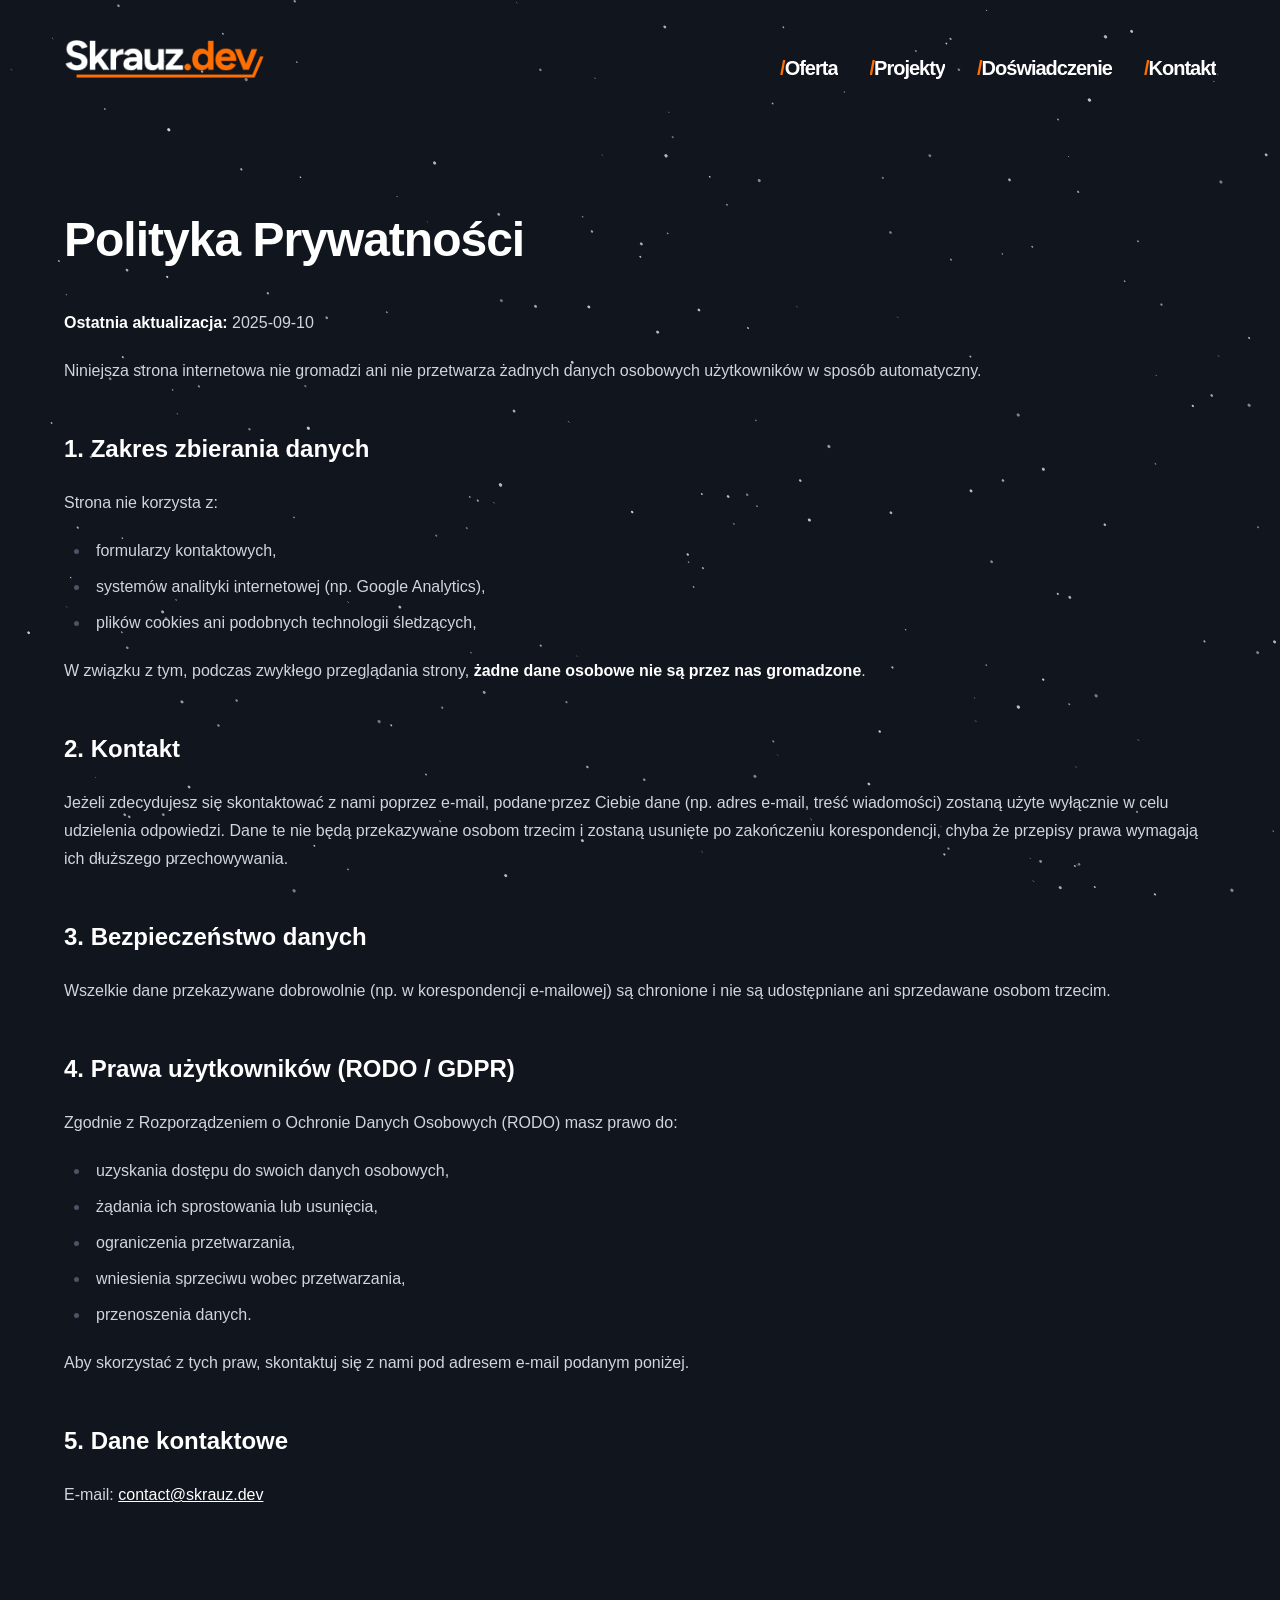
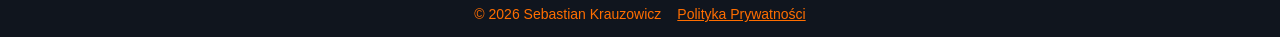
==== commit 33fd2a8a: "fix: mime fixes" ====
--- a/polityka-prywatnosci/index.html
+++ b/polityka-prywatnosci/index.html
@@ -7,13 +7,13 @@
 <style>.fade-enter-active[data-v-64acb8e5],.fade-leave-active[data-v-64acb8e5]{transition:opacity .3s}.fade-enter-from[data-v-64acb8e5],.fade-leave-to[data-v-64acb8e5]{opacity:0}.fade-enter-to[data-v-64acb8e5],.fade-leave-from[data-v-64acb8e5]{opacity:1}</style>
 <link rel="stylesheet" href="/_nuxt/entry.D1ACjiqE.css" crossorigin>
 <link rel="stylesheet" href="/_nuxt/default.a3TH30mI.css" crossorigin>
-<link rel="preload" as="fetch" crossorigin="anonymous" href="/polityka-prywatnosci/_payload.json?3f1a1308-e9cb-45ab-a3ea-bfcd12515baa">
+<link rel="preload" as="fetch" crossorigin="anonymous" href="/polityka-prywatnosci/_payload.json?b7e1b12b-487e-4696-b5b6-a5cb37287d85">
 <link rel="modulepreload" as="script" crossorigin href="/_nuxt/Bg8Q3ebN.js">
 <link rel="modulepreload" as="script" crossorigin href="/_nuxt/BEDP1G_u.js">
 <link rel="modulepreload" as="script" crossorigin href="/_nuxt/CcbpH17s.js">
 <link rel="modulepreload" as="script" crossorigin href="/_nuxt/BA_UNKPY.js">
 <link rel="modulepreload" as="script" crossorigin href="/_nuxt/DdLIdBY4.js">
-<link rel="preload" as="fetch" fetchpriority="low" crossorigin="anonymous" href="/_nuxt/builds/meta/3f1a1308-e9cb-45ab-a3ea-bfcd12515baa.json">
+<link rel="preload" as="fetch" fetchpriority="low" crossorigin="anonymous" href="/_nuxt/builds/meta/b7e1b12b-487e-4696-b5b6-a5cb37287d85.json">
 <link rel="icon" type="image/x-icon" href="/favicon.ico">
 <link rel="icon" type="image/png" sizes="32x32" href="/favicon-32x32.png">
 <link rel="icon" type="image/png" sizes="16x16" href="/favicon-16x16.png">
@@ -30,5 +30,5 @@
 <link rel="canonical" href="https://skrauz.dev/polityka-prywatnosci">
 <meta property="og:url" content="https://skrauz.dev/polityka-prywatnosci">
 <meta property="og:site_name" content="Sebastian Krauzowicz - Web Developer"></head><body><div id="__nuxt"><!--[--><div class="fixed size-full inset-0 z-[999] flex items-center justify-center bg-theme-dark-2" data-v-a4e1c492><div class="size-16 text-theme-accent loader" data-v-a4e1c492><svg viewBox="0 0 24 24" fill="none" xmlns="http://www.w3.org/2000/svg" data-v-a4e1c492><path d="M22 9H2M6 17.5L8.5 15L6 12.5M11 17.5L15 17.5M2 7.8L2 16.2C2 17.8802 2 18.7202 2.32698 19.362C2.6146 19.9265 3.07354 20.3854 3.63803 20.673C4.27976 21 5.11984 21 6.8 21H17.2C18.8802 21 19.7202 21 20.362 20.673C20.9265 20.3854 21.3854 19.9265 21.673 19.362C22 18.7202 22 17.8802 22 16.2V7.8C22 6.11984 22 5.27977 21.673 4.63803C21.3854 4.07354 20.9265 3.6146 20.362 3.32698C19.7202 3 18.8802 3 17.2 3L6.8 3C5.11984 3 4.27976 3 3.63803 3.32698C3.07354 3.6146 2.6146 4.07354 2.32698 4.63803C2 5.27976 2 6.11984 2 7.8Z" stroke="currentColor" stroke-width="2" stroke-linecap="round" stroke-linejoin="round" data-v-a4e1c492></path></svg></div></div><div></div><!--[--><div class="fixed w-[100vw] h-[100vh] top-0 left-0 -z-10"><canvas class="size-full opacity-80" id="canvas"></canvas></div><!--[--><nav class="common-container w-full flex md:items-end items-center justify-between md:py-10 py-6" data-v-d4bf72b4><a href="/" class="navbar-fade-in md:mb-1" aria-label="Go to homepage" data-v-d4bf72b4><img onerror="this.setAttribute(&#39;data-error&#39;, 1)" alt="Skrauz.dev logo" data-nuxt-img srcset="/_ipx/_/img/logo.png 1x, /_ipx/_/img/logo.png 2x" class="w-[180px] lg:w-[200px]" src="/_ipx/_/img/logo.png" data-v-d4bf72b4></a><div class="items-center gap-4 lg:gap-8 hidden md:flex" data-v-d4bf72b4><a href="/#oferta" class="navbar-fade-in text-xl font-bold tracking-tighter relative group nav-link-underline transition-colors" data-v-d4bf72b4><span class="text-theme-accent" data-v-d4bf72b4>/</span>Oferta<span class="nav-underline" data-v-d4bf72b4></span></a><a href="/#projekty" class="navbar-fade-in text-xl font-bold tracking-tighter relative group nav-link-underline transition-colors" data-v-d4bf72b4><span class="text-theme-accent" data-v-d4bf72b4>/</span>Projekty <span class="nav-underline" data-v-d4bf72b4></span></a><a href="/#doswiadczenie" class="navbar-fade-in text-xl font-bold tracking-tighter relative group nav-link-underline transition-colors" data-v-d4bf72b4><span class="text-theme-accent" data-v-d4bf72b4>/</span>Doświadczenie <span class="nav-underline" data-v-d4bf72b4></span></a><a href="/#kontakt" class="navbar-fade-in text-xl font-bold tracking-tighter relative group nav-link-underline transition-colors" data-v-d4bf72b4><span class="text-theme-accent" data-v-d4bf72b4>/</span>Kontakt <span class="nav-underline" data-v-d4bf72b4></span></a></div><button class="navbar-fade-in md:hidden p-2 cursor-pointer transition-colors hover:text-theme-light" aria-label="Toggle Menu" data-v-d4bf72b4><svg xmlns="http://www.w3.org/2000/svg" class="h-8 w-6 text-text-dark-1" fill="none" viewBox="0 0 24 24" stroke="currentColor" data-v-d4bf72b4><path stroke-linecap="round" stroke-linejoin="round" stroke-width="2" d="M4 6h16M4 12h16M4 18h16" data-v-d4bf72b4></path></svg></button></nav><!----><!----><!--]--><main><!--[--><div class="common-container"><div class="pt-8 mt-16 md:pt-20 md:mt-4 min-h-[400px] w-full justify-between mx-auto pb-32"><article class="privacy-policy"><h2 class="text-4xl md:text-5xl font-bold leading-[0.9] tracking-[-1px]"> Polityka Prywatności </h2><div class="mt-12 prose prose-invert max-w-none"><p><strong>Ostatnia aktualizacja:</strong> 2025-09-10</p><p>Niniejsza strona internetowa nie gromadzi ani nie przetwarza żadnych danych osobowych użytkowników w sposób automatyczny.</p><h2>1. Zakres zbierania danych</h2><p>Strona nie korzysta z:</p><ul><li>formularzy kontaktowych,</li><li>systemów analityki internetowej (np. Google Analytics),</li><li>plików cookies ani podobnych technologii śledzących,</li></ul><p>W związku z tym, podczas zwykłego przeglądania strony, <strong>żadne dane osobowe nie są przez nas gromadzone</strong>.</p><h2>2. Kontakt</h2><p>Jeżeli zdecydujesz się skontaktować z nami poprzez e-mail, podane przez Ciebie dane (np. adres e-mail, treść wiadomości) zostaną użyte wyłącznie w celu udzielenia odpowiedzi. Dane te nie będą przekazywane osobom trzecim i zostaną usunięte po zakończeniu korespondencji, chyba że przepisy prawa wymagają ich dłuższego przechowywania.</p><h2>3. Bezpieczeństwo danych</h2><p>Wszelkie dane przekazywane dobrowolnie (np. w korespondencji e-mailowej) są chronione i nie są udostępniane ani sprzedawane osobom trzecim.</p><h2>4. Prawa użytkowników (RODO / GDPR)</h2><p>Zgodnie z Rozporządzeniem o Ochronie Danych Osobowych (RODO) masz prawo do:</p><ul><li>uzyskania dostępu do swoich danych osobowych,</li><li>żądania ich sprostowania lub usunięcia,</li><li>ograniczenia przetwarzania,</li><li>wniesienia sprzeciwu wobec przetwarzania,</li><li>przenoszenia danych.</li></ul><p>Aby skorzystać z tych praw, skontaktuj się z nami pod adresem e-mail podanym poniżej.</p><h2>5. Dane kontaktowe</h2><p>E-mail: <a href="mailto:contact@skrauz.dev">contact@skrauz.dev</a></p></div></article></div></div><!--]--></main><div class="footer-wrapper relative"><div class="absolute w-full bottom-0 left-0 z-10"><div class="common-container"><div class="flex justify-center py-3 gap-4 flex-wrap-reverse gap-y-2"><p class="text-sm text-theme-accent shrink-0">© 2025 Sebastian Krauzowicz</p><a aria-current="page" href="/polityka-prywatnosci" class="router-link-active router-link-exact-active" aria-label="Read privacy policy"><p class="text-sm text-theme-accent underline shrink-0">Polityka Prywatności</p></a></div></div></div></div><!----><!--]--><!--]--></div><div id="teleports"></div><script type="application/ld+json" data-nuxt-schema-org="true" data-hid="schema-org-graph">{"@context":"https://schema.org","@graph":[{"@id":"https://skrauz.dev/#website","@type":"WebSite","description":"Strona portfolio","inLanguage":"en","name":"Sebastian Krauzowicz - Web Developer","url":"https://skrauz.dev/"},{"@id":"https://skrauz.dev/polityka-prywatnosci#webpage","@type":"WebPage","description":"Strona portfolio","name":"Polityka Prywatności | Sebastian Krauzowicz","url":"https://skrauz.dev/polityka-prywatnosci","isPartOf":{"@id":"https://skrauz.dev/#website"},"potentialAction":[{"@type":"ReadAction","target":["https://skrauz.dev/polityka-prywatnosci"]}]}]}</script>
-<script type="application/json" data-nuxt-data="nuxt-app" data-ssr="true" id="__NUXT_DATA__" data-src="/polityka-prywatnosci/_payload.json?3f1a1308-e9cb-45ab-a3ea-bfcd12515baa">[{"state":1,"once":23,"_errors":24,"serverRendered":26,"path":27,"prerenderedAt":28},["Reactive",2],{"$snuxt-seo-utils:routeRules":3,"$ssite-config":4},{"head":-1,"seoMeta":-1},{"_priority":5,"author":8,"canonical":9,"description":10,"env":11,"generator":12,"keywords":13,"name":18,"og":19,"publisher":8,"robots":22,"url":9},{"name":6,"env":7,"url":6,"description":6,"keywords":6,"author":6,"publisher":6,"generator":6,"robots":6,"canonical":6,"og":6},-3,-15,"Sebastian Krauzowicz","https://skrauz.dev","Strona portfolio","production","Nuxt",[14,15,16,17],"web developer","frontend developer","portfolio","poland","Sebastian Krauzowicz - Web Developer",{"type":20,"title":18,"description":10,"url":9,"image":21},"website","/img/ogimage.png","index, follow",["Set"],["ShallowReactive",25],{},true,"/polityka-prywatnosci",1764415534053]</script>
-<script>window.__NUXT__={};window.__NUXT__.config={public:{contactEmail:"contact@skrauz.dev","seo-utils":{canonicalQueryWhitelist:["page","sort","filter","search","q","category","tag"],canonicalLowercase:true}},app:{baseURL:"/",buildId:"3f1a1308-e9cb-45ab-a3ea-bfcd12515baa",buildAssetsDir:"/_nuxt/",cdnURL:""}}</script></body></html>+<script type="application/json" data-nuxt-data="nuxt-app" data-ssr="true" id="__NUXT_DATA__" data-src="/polityka-prywatnosci/_payload.json?b7e1b12b-487e-4696-b5b6-a5cb37287d85">[{"state":1,"once":23,"_errors":24,"serverRendered":26,"path":27,"prerenderedAt":28},["Reactive",2],{"$snuxt-seo-utils:routeRules":3,"$ssite-config":4},{"head":-1,"seoMeta":-1},{"_priority":5,"author":8,"canonical":9,"description":10,"env":11,"generator":12,"keywords":13,"name":18,"og":19,"publisher":8,"robots":22,"url":9},{"name":6,"env":7,"url":6,"description":6,"keywords":6,"author":6,"publisher":6,"generator":6,"robots":6,"canonical":6,"og":6},-3,-15,"Sebastian Krauzowicz","https://skrauz.dev","Strona portfolio","production","Nuxt",[14,15,16,17],"web developer","frontend developer","portfolio","poland","Sebastian Krauzowicz - Web Developer",{"type":20,"title":18,"description":10,"url":9,"image":21},"website","/img/ogimage.png","index, follow",["Set"],["ShallowReactive",25],{},true,"/polityka-prywatnosci",1764416087660]</script>
+<script>window.__NUXT__={};window.__NUXT__.config={public:{contactEmail:"contact@skrauz.dev","seo-utils":{canonicalQueryWhitelist:["page","sort","filter","search","q","category","tag"],canonicalLowercase:true}},app:{baseURL:"/",buildId:"b7e1b12b-487e-4696-b5b6-a5cb37287d85",buildAssetsDir:"/_nuxt/",cdnURL:""}}</script></body></html>
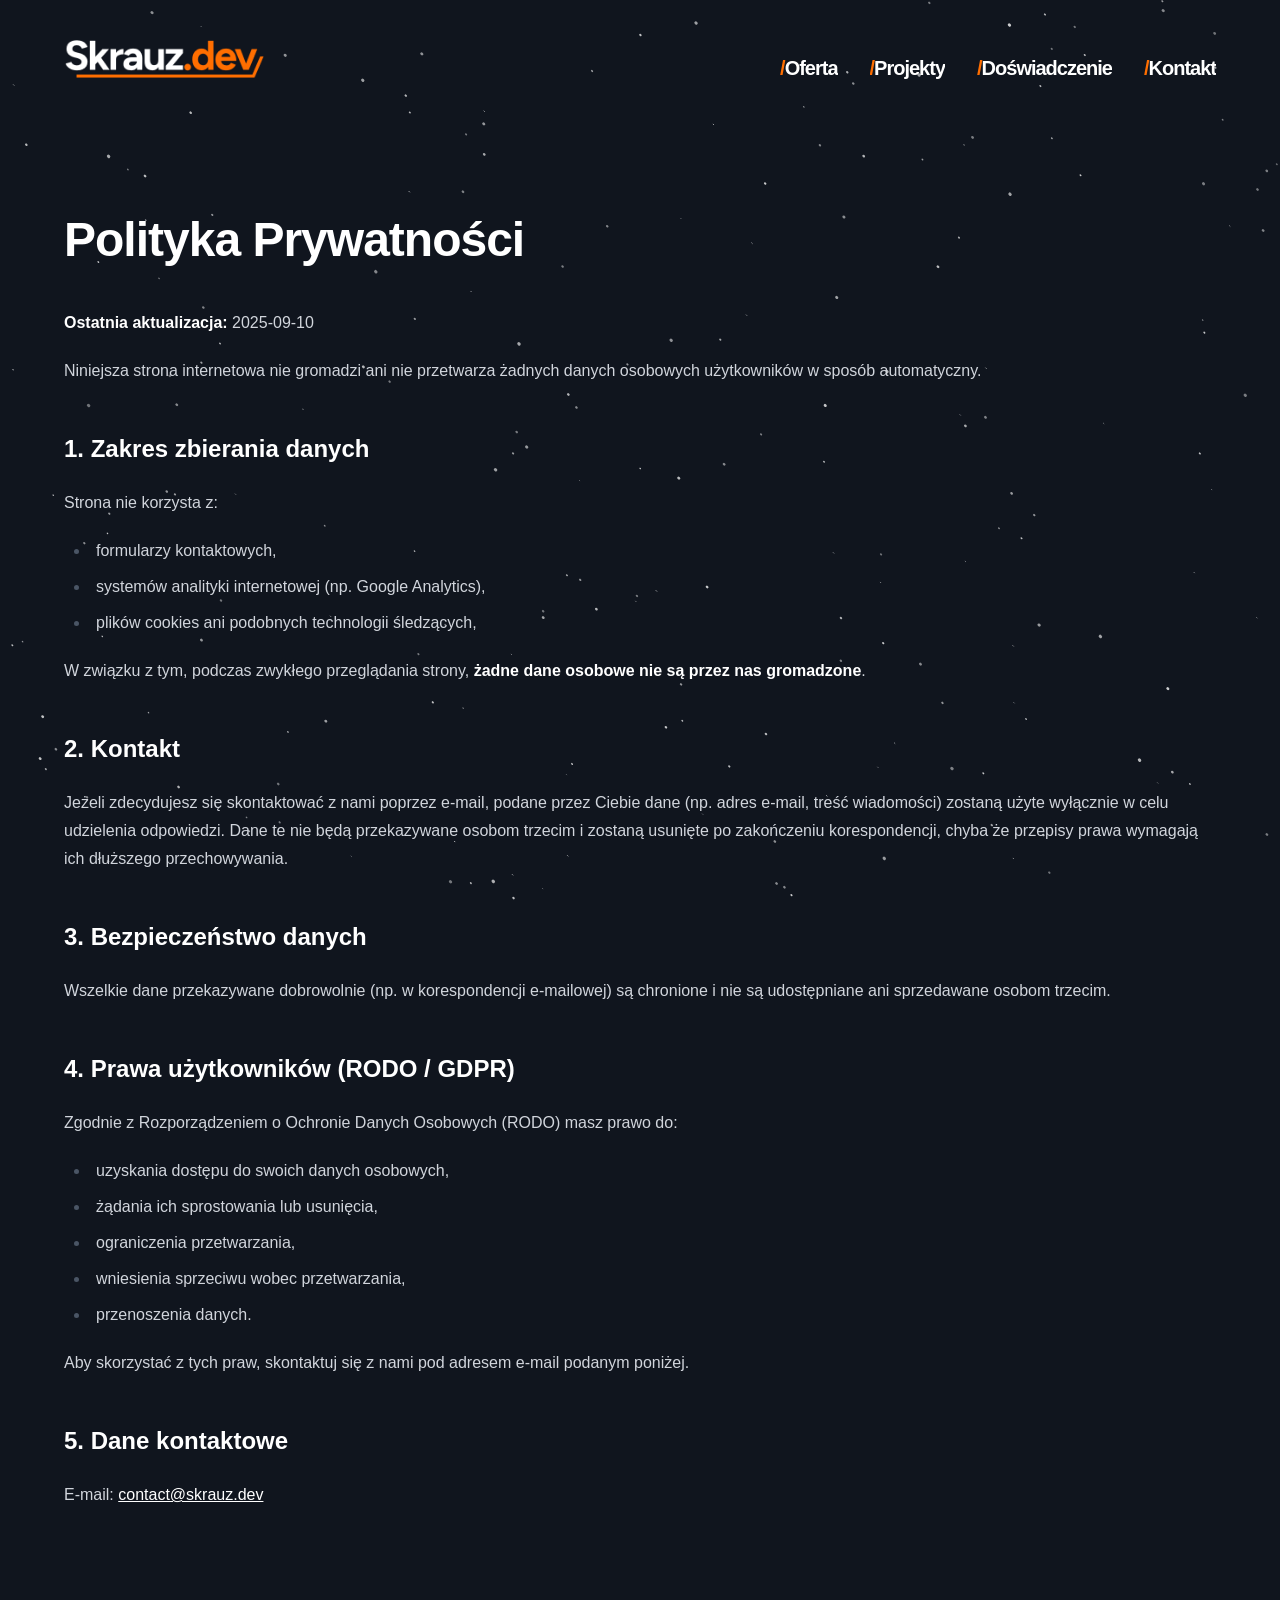
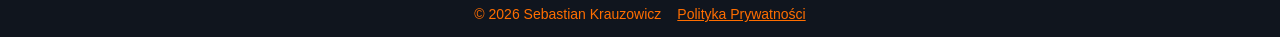
==== commit f67df3c7: "fix: mime types" ====
--- a/polityka-prywatnosci/index.html
+++ b/polityka-prywatnosci/index.html
@@ -1,19 +1,19 @@
 <!DOCTYPE html><html  lang="en"><head><meta charset="utf-8">
 <meta name="viewport" content="width=device-width, initial-scale=1">
 <title>Polityka Prywatności | Sebastian Krauzowicz | Sebastian Krauzowicz - Web Developer</title>
-<style>@layer components;@font-face{font-display:swap;font-family:Figtree;font-style:normal;font-weight:300 900;src:url(/_nuxt/Figtree-VariableFont_wght.CuCnmeMh.ttf) format("truetype")}@font-face{font-display:swap;font-family:Figtree;font-style:italic;font-weight:300 900;src:url(/_nuxt/Figtree-Italic-VariableFont_wght.BKw5bOcC.ttf) format("truetype")}@layer properties{@supports ((-webkit-hyphens:none) and (not (margin-trim:inline))) or ((-moz-orient:inline) and (not (color:rgb(from red r g b)))){*,::backdrop,:after,:before{--tw-translate-x:0;--tw-translate-y:0;--tw-translate-z:0;--tw-rotate-x:initial;--tw-rotate-y:initial;--tw-rotate-z:initial;--tw-skew-x:initial;--tw-skew-y:initial;--tw-border-style:solid;--tw-leading:initial;--tw-font-weight:initial;--tw-tracking:initial;--tw-shadow:0 0 #0000;--tw-shadow-color:initial;--tw-shadow-alpha:100%;--tw-inset-shadow:0 0 #0000;--tw-inset-shadow-color:initial;--tw-inset-shadow-alpha:100%;--tw-ring-color:initial;--tw-ring-shadow:0 0 #0000;--tw-inset-ring-color:initial;--tw-inset-ring-shadow:0 0 #0000;--tw-ring-inset:initial;--tw-ring-offset-width:0px;--tw-ring-offset-color:#fff;--tw-ring-offset-shadow:0 0 #0000;--tw-outline-style:solid;--tw-duration:initial;--tw-ease:initial;--tw-scale-x:1;--tw-scale-y:1;--tw-scale-z:1}}}@layer theme{:host,:root{--font-sans:ui-sans-serif,system-ui,sans-serif,"Apple Color Emoji","Segoe UI Emoji","Segoe UI Symbol","Noto Color Emoji";--font-mono:ui-monospace,SFMono-Regular,Menlo,Monaco,Consolas,"Liberation Mono","Courier New",monospace;--color-black:#000;--color-white:#fff;--spacing:.25rem;--container-xl:36rem;--text-sm:.875rem;--text-sm--line-height:1.42857;--text-lg:1.125rem;--text-lg--line-height:1.55556;--text-xl:1.25rem;--text-xl--line-height:1.4;--text-2xl:1.5rem;--text-2xl--line-height:1.33333;--text-3xl:1.875rem;--text-3xl--line-height:1.2;--text-4xl:2.25rem;--text-4xl--line-height:1.11111;--text-5xl:3rem;--text-5xl--line-height:1;--text-6xl:3.75rem;--text-6xl--line-height:1;--font-weight-normal:400;--font-weight-medium:500;--font-weight-bold:700;--tracking-tighter:-.05em;--tracking-tight:-.025em;--leading-tight:1.25;--leading-snug:1.375;--leading-normal:1.5;--radius-sm:.25rem;--radius-2xl:1rem;--ease-in:cubic-bezier(.4,0,1,1);--ease-out:cubic-bezier(0,0,.2,1);--default-transition-duration:.15s;--default-transition-timing-function:cubic-bezier(.4,0,.2,1);--default-font-family:var(--font-sans);--default-mono-font-family:var(--font-mono);--color-theme-dark:#030209;--color-theme-dark-2:#10151e;--color-theme-accent:#ff6e00;--color-theme-accent-hover:#e65705;--color-theme-light:#e5e5e5;--font-figtree:"Figtree",sans-serif}}@layer base{*,::backdrop,:after,:before{border:0 solid;box-sizing:border-box;margin:0;padding:0}::file-selector-button{border:0 solid;box-sizing:border-box;margin:0;padding:0}:host,html{-webkit-text-size-adjust:100%;font-family:var(--default-font-family,ui-sans-serif,system-ui,sans-serif,"Apple Color Emoji","Segoe UI Emoji","Segoe UI Symbol","Noto Color Emoji");font-feature-settings:var(--default-font-feature-settings,normal);font-variation-settings:var(--default-font-variation-settings,normal);line-height:1.5;-moz-tab-size:4;-o-tab-size:4;tab-size:4;-webkit-tap-highlight-color:transparent}hr{border-top-width:1px;color:inherit;height:0}abbr:where([title]){-webkit-text-decoration:underline dotted;text-decoration:underline dotted}h1,h2,h3,h4,h5,h6{font-size:inherit;font-weight:inherit}a{color:inherit;-webkit-text-decoration:inherit;text-decoration:inherit}b,strong{font-weight:bolder}code,kbd,pre,samp{font-family:var(--default-mono-font-family,ui-monospace,SFMono-Regular,Menlo,Monaco,Consolas,"Liberation Mono","Courier New",monospace);font-feature-settings:var(--default-mono-font-feature-settings,normal);font-size:1em;font-variation-settings:var(--default-mono-font-variation-settings,normal)}small{font-size:80%}sub,sup{font-size:75%;line-height:0;position:relative;vertical-align:baseline}sub{bottom:-.25em}sup{top:-.5em}table{border-collapse:collapse;border-color:inherit;text-indent:0}:-moz-focusring{outline:auto}progress{vertical-align:baseline}summary{display:list-item}menu,ol,ul{list-style:none}audio,canvas,embed,iframe,img,object,svg,video{display:block;vertical-align:middle}img,video{height:auto;max-width:100%}button,input,optgroup,select,textarea{background-color:#0000;border-radius:0;color:inherit;font:inherit;font-feature-settings:inherit;font-variation-settings:inherit;letter-spacing:inherit;opacity:1}::file-selector-button{background-color:#0000;border-radius:0;color:inherit;font:inherit;font-feature-settings:inherit;font-variation-settings:inherit;letter-spacing:inherit;opacity:1}:where(select:is([multiple],[size])) optgroup{font-weight:bolder}:where(select:is([multiple],[size])) optgroup option{padding-inline-start:20px}::file-selector-button{margin-inline-end:4px}::-moz-placeholder{opacity:1}::placeholder{opacity:1}@supports (not (-webkit-appearance:-apple-pay-button)) or (contain-intrinsic-size:1px){::-moz-placeholder{color:currentColor}::placeholder{color:currentColor}@supports (color:color-mix(in lab,red,red)){::-moz-placeholder{color:color-mix(in oklab,currentcolor 50%,transparent)}::placeholder{color:color-mix(in oklab,currentcolor 50%,transparent)}}}textarea{resize:vertical}::-webkit-search-decoration{-webkit-appearance:none}::-webkit-date-and-time-value{min-height:1lh;text-align:inherit}::-webkit-datetime-edit{display:inline-flex}::-webkit-datetime-edit-fields-wrapper{padding:0}::-webkit-datetime-edit,::-webkit-datetime-edit-year-field{padding-block:0}::-webkit-datetime-edit-day-field,::-webkit-datetime-edit-month-field{padding-block:0}::-webkit-datetime-edit-hour-field,::-webkit-datetime-edit-minute-field{padding-block:0}::-webkit-datetime-edit-millisecond-field,::-webkit-datetime-edit-second-field{padding-block:0}::-webkit-datetime-edit-meridiem-field{padding-block:0}:-moz-ui-invalid{box-shadow:none}button,input:where([type=button],[type=reset],[type=submit]){-webkit-appearance:button;-moz-appearance:button;appearance:button}::file-selector-button{-webkit-appearance:button;-moz-appearance:button;appearance:button}::-webkit-inner-spin-button,::-webkit-outer-spin-button{height:auto}[hidden]:where(:not([hidden=until-found])){display:none!important}}@layer utilities{.invisible{visibility:hidden}.absolute{position:absolute}.fixed{position:fixed}.relative{position:relative}.inset-0{inset:calc(var(--spacing)*0)}.top-0{top:calc(var(--spacing)*0)}.right-6{right:calc(var(--spacing)*6)}.bottom-0{bottom:calc(var(--spacing)*0)}.bottom-10{bottom:calc(var(--spacing)*10)}.left-0{left:calc(var(--spacing)*0)}.left-8{left:calc(var(--spacing)*8)}.-z-10{z-index:-10}.z-10{z-index:10}.z-50{z-index:50}.z-\[45\]{z-index:45}.z-\[999\]{z-index:999}.col-span-2{grid-column:span 2/span 2}.mx-auto{margin-inline:auto}.prose{color:var(--tw-prose-body);max-width:65ch}.prose :where(p):not(:where([class~=not-prose],[class~=not-prose] *)){margin-bottom:1.25em;margin-top:1.25em}.prose :where([class~=lead]):not(:where([class~=not-prose],[class~=not-prose] *)){color:var(--tw-prose-lead);font-size:1.25em;line-height:1.6;margin-bottom:1.2em;margin-top:1.2em}.prose :where(a):not(:where([class~=not-prose],[class~=not-prose] *)){color:var(--tw-prose-links);font-weight:500;text-decoration:underline}.prose :where(strong):not(:where([class~=not-prose],[class~=not-prose] *)){color:var(--tw-prose-bold);font-weight:600}.prose :where(a strong):not(:where([class~=not-prose],[class~=not-prose] *)),.prose :where(blockquote strong):not(:where([class~=not-prose],[class~=not-prose] *)),.prose :where(thead th strong):not(:where([class~=not-prose],[class~=not-prose] *)){color:inherit}.prose :where(ol):not(:where([class~=not-prose],[class~=not-prose] *)){list-style-type:decimal;margin-bottom:1.25em;margin-top:1.25em;padding-inline-start:1.625em}.prose :where(ol[type=A]):not(:where([class~=not-prose],[class~=not-prose] *)){list-style-type:upper-alpha}.prose :where(ol[type=a]):not(:where([class~=not-prose],[class~=not-prose] *)){list-style-type:lower-alpha}.prose :where(ol[type=A s]):not(:where([class~=not-prose],[class~=not-prose] *)){list-style-type:upper-alpha}.prose :where(ol[type=a s]):not(:where([class~=not-prose],[class~=not-prose] *)){list-style-type:lower-alpha}.prose :where(ol[type=I]):not(:where([class~=not-prose],[class~=not-prose] *)){list-style-type:upper-roman}.prose :where(ol[type=i]):not(:where([class~=not-prose],[class~=not-prose] *)){list-style-type:lower-roman}.prose :where(ol[type=I s]):not(:where([class~=not-prose],[class~=not-prose] *)){list-style-type:upper-roman}.prose :where(ol[type=i s]):not(:where([class~=not-prose],[class~=not-prose] *)){list-style-type:lower-roman}.prose :where(ol[type="1"]):not(:where([class~=not-prose],[class~=not-prose] *)){list-style-type:decimal}.prose :where(ul):not(:where([class~=not-prose],[class~=not-prose] *)){list-style-type:disc;margin-bottom:1.25em;margin-top:1.25em;padding-inline-start:1.625em}.prose :where(ol>li):not(:where([class~=not-prose],[class~=not-prose] *))::marker{color:var(--tw-prose-counters);font-weight:400}.prose :where(ul>li):not(:where([class~=not-prose],[class~=not-prose] *))::marker{color:var(--tw-prose-bullets)}.prose :where(dt):not(:where([class~=not-prose],[class~=not-prose] *)){color:var(--tw-prose-headings);font-weight:600;margin-top:1.25em}.prose :where(hr):not(:where([class~=not-prose],[class~=not-prose] *)){border-color:var(--tw-prose-hr);border-top-width:1px;margin-bottom:3em;margin-top:3em}.prose :where(blockquote):not(:where([class~=not-prose],[class~=not-prose] *)){border-inline-start-color:var(--tw-prose-quote-borders);border-inline-start-width:.25rem;color:var(--tw-prose-quotes);font-style:italic;font-weight:500;margin-bottom:1.6em;margin-top:1.6em;padding-inline-start:1em;quotes:"“""”""‘""’"}.prose :where(blockquote p:first-of-type):not(:where([class~=not-prose],[class~=not-prose] *)):before{content:open-quote}.prose :where(blockquote p:last-of-type):not(:where([class~=not-prose],[class~=not-prose] *)):after{content:close-quote}.prose :where(h1):not(:where([class~=not-prose],[class~=not-prose] *)){color:var(--tw-prose-headings);font-size:2.25em;font-weight:800;line-height:1.11111;margin-bottom:.888889em;margin-top:0}.prose :where(h1 strong):not(:where([class~=not-prose],[class~=not-prose] *)){color:inherit;font-weight:900}.prose :where(h2):not(:where([class~=not-prose],[class~=not-prose] *)){color:var(--tw-prose-headings);font-size:1.5em;font-weight:700;line-height:1.33333;margin-bottom:1em;margin-top:2em}.prose :where(h2 strong):not(:where([class~=not-prose],[class~=not-prose] *)){color:inherit;font-weight:800}.prose :where(h3):not(:where([class~=not-prose],[class~=not-prose] *)){color:var(--tw-prose-headings);font-size:1.25em;font-weight:600;line-height:1.6;margin-bottom:.6em;margin-top:1.6em}.prose :where(h3 strong):not(:where([class~=not-prose],[class~=not-prose] *)){color:inherit;font-weight:700}.prose :where(h4):not(:where([class~=not-prose],[class~=not-prose] *)){color:var(--tw-prose-headings);font-weight:600;line-height:1.5;margin-bottom:.5em;margin-top:1.5em}.prose :where(h4 strong):not(:where([class~=not-prose],[class~=not-prose] *)){color:inherit;font-weight:700}.prose :where(img):not(:where([class~=not-prose],[class~=not-prose] *)){margin-bottom:2em;margin-top:2em}.prose :where(picture):not(:where([class~=not-prose],[class~=not-prose] *)){display:block;margin-bottom:2em;margin-top:2em}.prose :where(video):not(:where([class~=not-prose],[class~=not-prose] *)){margin-bottom:2em;margin-top:2em}.prose :where(kbd):not(:where([class~=not-prose],[class~=not-prose] *)){border-radius:.3125rem;box-shadow:0 0 0 1px rgb(var(--tw-prose-kbd-shadows)/10%),0 3px rgb(var(--tw-prose-kbd-shadows)/10%);color:var(--tw-prose-kbd);font-family:inherit;font-size:.875em;font-weight:500;padding-inline-end:.375em;padding-bottom:.1875em;padding-top:.1875em;padding-inline-start:.375em}.prose :where(code):not(:where([class~=not-prose],[class~=not-prose] *)){color:var(--tw-prose-code);font-size:.875em;font-weight:600}.prose :where(code):not(:where([class~=not-prose],[class~=not-prose] *)):after,.prose :where(code):not(:where([class~=not-prose],[class~=not-prose] *)):before{content:"`"}.prose :where(a code):not(:where([class~=not-prose],[class~=not-prose] *)),.prose :where(h1 code):not(:where([class~=not-prose],[class~=not-prose] *)){color:inherit}.prose :where(h2 code):not(:where([class~=not-prose],[class~=not-prose] *)){color:inherit;font-size:.875em}.prose :where(h3 code):not(:where([class~=not-prose],[class~=not-prose] *)){color:inherit;font-size:.9em}.prose :where(blockquote code):not(:where([class~=not-prose],[class~=not-prose] *)),.prose :where(h4 code):not(:where([class~=not-prose],[class~=not-prose] *)),.prose :where(thead th code):not(:where([class~=not-prose],[class~=not-prose] *)){color:inherit}.prose :where(pre):not(:where([class~=not-prose],[class~=not-prose] *)){background-color:var(--tw-prose-pre-bg);border-radius:.375rem;color:var(--tw-prose-pre-code);font-size:.875em;font-weight:400;line-height:1.71429;margin-bottom:1.71429em;margin-top:1.71429em;overflow-x:auto;padding-inline-end:1.14286em;padding-bottom:.857143em;padding-top:.857143em;padding-inline-start:1.14286em}.prose :where(pre code):not(:where([class~=not-prose],[class~=not-prose] *)){background-color:#0000;border-radius:0;border-width:0;color:inherit;font-family:inherit;font-size:inherit;font-weight:inherit;line-height:inherit;padding:0}.prose :where(pre code):not(:where([class~=not-prose],[class~=not-prose] *)):after,.prose :where(pre code):not(:where([class~=not-prose],[class~=not-prose] *)):before{content:none}.prose :where(table):not(:where([class~=not-prose],[class~=not-prose] *)){font-size:.875em;line-height:1.71429;margin-bottom:2em;margin-top:2em;table-layout:auto;width:100%}.prose :where(thead):not(:where([class~=not-prose],[class~=not-prose] *)){border-bottom-color:var(--tw-prose-th-borders);border-bottom-width:1px}.prose :where(thead th):not(:where([class~=not-prose],[class~=not-prose] *)){color:var(--tw-prose-headings);font-weight:600;padding-inline-end:.571429em;padding-bottom:.571429em;padding-inline-start:.571429em;vertical-align:bottom}.prose :where(tbody tr):not(:where([class~=not-prose],[class~=not-prose] *)){border-bottom-color:var(--tw-prose-td-borders);border-bottom-width:1px}.prose :where(tbody tr:last-child):not(:where([class~=not-prose],[class~=not-prose] *)){border-bottom-width:0}.prose :where(tbody td):not(:where([class~=not-prose],[class~=not-prose] *)){vertical-align:baseline}.prose :where(tfoot):not(:where([class~=not-prose],[class~=not-prose] *)){border-top-color:var(--tw-prose-th-borders);border-top-width:1px}.prose :where(tfoot td):not(:where([class~=not-prose],[class~=not-prose] *)){vertical-align:top}.prose :where(th,td):not(:where([class~=not-prose],[class~=not-prose] *)){text-align:start}.prose :where(figure>*):not(:where([class~=not-prose],[class~=not-prose] *)){margin-bottom:0;margin-top:0}.prose :where(figcaption):not(:where([class~=not-prose],[class~=not-prose] *)){color:var(--tw-prose-captions);font-size:.875em;line-height:1.42857;margin-top:.857143em}.prose{--tw-prose-body:oklch(37.3% .034 259.733);--tw-prose-headings:oklch(21% .034 264.665);--tw-prose-lead:oklch(44.6% .03 256.802);--tw-prose-links:oklch(21% .034 264.665);--tw-prose-bold:oklch(21% .034 264.665);--tw-prose-counters:oklch(55.1% .027 264.364);--tw-prose-bullets:oklch(87.2% .01 258.338);--tw-prose-hr:oklch(92.8% .006 264.531);--tw-prose-quotes:oklch(21% .034 264.665);--tw-prose-quote-borders:oklch(92.8% .006 264.531);--tw-prose-captions:oklch(55.1% .027 264.364);--tw-prose-kbd:oklch(21% .034 264.665);--tw-prose-kbd-shadows:NaN NaN NaN;--tw-prose-code:oklch(21% .034 264.665);--tw-prose-pre-code:oklch(92.8% .006 264.531);--tw-prose-pre-bg:oklch(27.8% .033 256.848);--tw-prose-th-borders:oklch(87.2% .01 258.338);--tw-prose-td-borders:oklch(92.8% .006 264.531);--tw-prose-invert-body:oklch(87.2% .01 258.338);--tw-prose-invert-headings:#fff;--tw-prose-invert-lead:oklch(70.7% .022 261.325);--tw-prose-invert-links:#fff;--tw-prose-invert-bold:#fff;--tw-prose-invert-counters:oklch(70.7% .022 261.325);--tw-prose-invert-bullets:oklch(44.6% .03 256.802);--tw-prose-invert-hr:oklch(37.3% .034 259.733);--tw-prose-invert-quotes:oklch(96.7% .003 264.542);--tw-prose-invert-quote-borders:oklch(37.3% .034 259.733);--tw-prose-invert-captions:oklch(70.7% .022 261.325);--tw-prose-invert-kbd:#fff;--tw-prose-invert-kbd-shadows:255 255 255;--tw-prose-invert-code:#fff;--tw-prose-invert-pre-code:oklch(87.2% .01 258.338);--tw-prose-invert-pre-bg:#00000080;--tw-prose-invert-th-borders:oklch(44.6% .03 256.802);--tw-prose-invert-td-borders:oklch(37.3% .034 259.733);font-size:1rem;line-height:1.75}.prose :where(picture>img):not(:where([class~=not-prose],[class~=not-prose] *)){margin-bottom:0;margin-top:0}.prose :where(li):not(:where([class~=not-prose],[class~=not-prose] *)){margin-bottom:.5em;margin-top:.5em}.prose :where(ol>li):not(:where([class~=not-prose],[class~=not-prose] *)),.prose :where(ul>li):not(:where([class~=not-prose],[class~=not-prose] *)){padding-inline-start:.375em}.prose :where(.prose>ul>li p):not(:where([class~=not-prose],[class~=not-prose] *)){margin-bottom:.75em;margin-top:.75em}.prose :where(.prose>ul>li>p:first-child):not(:where([class~=not-prose],[class~=not-prose] *)){margin-top:1.25em}.prose :where(.prose>ul>li>p:last-child):not(:where([class~=not-prose],[class~=not-prose] *)){margin-bottom:1.25em}.prose :where(.prose>ol>li>p:first-child):not(:where([class~=not-prose],[class~=not-prose] *)){margin-top:1.25em}.prose :where(.prose>ol>li>p:last-child):not(:where([class~=not-prose],[class~=not-prose] *)){margin-bottom:1.25em}.prose :where(ul ul,ul ol,ol ul,ol ol):not(:where([class~=not-prose],[class~=not-prose] *)){margin-bottom:.75em;margin-top:.75em}.prose :where(dl):not(:where([class~=not-prose],[class~=not-prose] *)){margin-bottom:1.25em;margin-top:1.25em}.prose :where(dd):not(:where([class~=not-prose],[class~=not-prose] *)){margin-top:.5em;padding-inline-start:1.625em}.prose :where(h2+*):not(:where([class~=not-prose],[class~=not-prose] *)),.prose :where(h3+*):not(:where([class~=not-prose],[class~=not-prose] *)),.prose :where(h4+*):not(:where([class~=not-prose],[class~=not-prose] *)),.prose :where(hr+*):not(:where([class~=not-prose],[class~=not-prose] *)){margin-top:0}.prose :where(thead th:first-child):not(:where([class~=not-prose],[class~=not-prose] *)){padding-inline-start:0}.prose :where(thead th:last-child):not(:where([class~=not-prose],[class~=not-prose] *)){padding-inline-end:0}.prose :where(tbody td,tfoot td):not(:where([class~=not-prose],[class~=not-prose] *)){padding-inline-end:.571429em;padding-bottom:.571429em;padding-top:.571429em;padding-inline-start:.571429em}.prose :where(tbody td:first-child,tfoot td:first-child):not(:where([class~=not-prose],[class~=not-prose] *)){padding-inline-start:0}.prose :where(tbody td:last-child,tfoot td:last-child):not(:where([class~=not-prose],[class~=not-prose] *)){padding-inline-end:0}.prose :where(figure):not(:where([class~=not-prose],[class~=not-prose] *)){margin-bottom:2em;margin-top:2em}.prose :where(.prose>:first-child):not(:where([class~=not-prose],[class~=not-prose] *)){margin-top:0}.prose :where(.prose>:last-child):not(:where([class~=not-prose],[class~=not-prose] *)){margin-bottom:0}.mt-1{margin-top:calc(var(--spacing)*1)}.mt-1\.5{margin-top:calc(var(--spacing)*1.5)}.mt-2{margin-top:calc(var(--spacing)*2)}.mt-3{margin-top:calc(var(--spacing)*3)}.mt-4{margin-top:calc(var(--spacing)*4)}.mt-5{margin-top:calc(var(--spacing)*5)}.mt-6{margin-top:calc(var(--spacing)*6)}.mt-8{margin-top:calc(var(--spacing)*8)}.mt-12{margin-top:calc(var(--spacing)*12)}.mt-16{margin-top:calc(var(--spacing)*16)}.mt-20{margin-top:calc(var(--spacing)*20)}.mb-2{margin-bottom:calc(var(--spacing)*2)}.ml-1{margin-left:calc(var(--spacing)*1)}.ml-2{margin-left:calc(var(--spacing)*2)}.block{display:block}.flex{display:flex}.grid{display:grid}.hidden{display:none}.size-12{height:calc(var(--spacing)*12);width:calc(var(--spacing)*12)}.size-16{height:calc(var(--spacing)*16);width:calc(var(--spacing)*16)}.size-full{height:100%;width:100%}.h-6{height:calc(var(--spacing)*6)}.h-8{height:calc(var(--spacing)*8)}.h-\[100dvh\]{height:100dvh}.h-\[100vh\]{height:100vh}.h-\[calc\(100dvh-96px\)\]{height:calc(100dvh - 96px)}.h-full{height:100%}.h-max{height:-moz-max-content;height:max-content}.min-h-\[400px\]{min-height:400px}.w-4{width:calc(var(--spacing)*4)}.w-5{width:calc(var(--spacing)*5)}.w-6{width:calc(var(--spacing)*6)}.w-8{width:calc(var(--spacing)*8)}.w-\[75\%\]{width:75%}.w-\[100vw\]{width:100vw}.w-\[180px\]{width:180px}.w-\[250px\]{width:250px}.w-full{width:100%}.max-w-max{max-width:-moz-max-content;max-width:max-content}.max-w-none{max-width:none}.max-w-xl{max-width:var(--container-xl)}.shrink-0{flex-shrink:0}.-translate-x-36{--tw-translate-x:calc(var(--spacing)*-36)}.-translate-x-36,.translate-x-0{translate:var(--tw-translate-x)var(--tw-translate-y)}.translate-x-0{--tw-translate-x:calc(var(--spacing)*0)}.transform{transform:var(--tw-rotate-x,)var(--tw-rotate-y,)var(--tw-rotate-z,)var(--tw-skew-x,)var(--tw-skew-y,)}.cursor-default{cursor:default}.cursor-pointer{cursor:pointer}.grid-cols-1{grid-template-columns:repeat(1,minmax(0,1fr))}.grid-cols-2{grid-template-columns:repeat(2,minmax(0,1fr))}.flex-col{flex-direction:column}.flex-wrap{flex-wrap:wrap}.flex-wrap-reverse{flex-wrap:wrap-reverse}.items-center{align-items:center}.justify-between{justify-content:space-between}.justify-center{justify-content:center}.justify-evenly{justify-content:space-evenly}.gap-2{gap:calc(var(--spacing)*2)}.gap-2\.5{gap:calc(var(--spacing)*2.5)}.gap-3{gap:calc(var(--spacing)*3)}.gap-4{gap:calc(var(--spacing)*4)}.gap-6{gap:calc(var(--spacing)*6)}.gap-12{gap:calc(var(--spacing)*12)}.gap-y-2{row-gap:calc(var(--spacing)*2)}.rounded-2xl{border-radius:var(--radius-2xl)}.rounded-full{border-radius:3.40282e+38px}.rounded-sm{border-radius:var(--radius-sm)}.border{border-style:var(--tw-border-style);border-width:1px}.bg-black\/50{background-color:#00000080}@supports (color:color-mix(in lab,red,red)){.bg-black\/50{background-color:color-mix(in oklab,var(--color-black)50%,transparent)}}.bg-theme-accent{background-color:var(--color-theme-accent)}.bg-theme-accent\/25{background-color:#ff6e0040}@supports (color:color-mix(in lab,red,red)){.bg-theme-accent\/25{background-color:color-mix(in oklab,var(--color-theme-accent)25%,transparent)}}.bg-theme-dark-2{background-color:var(--color-theme-dark-2)}.bg-white{background-color:var(--color-white)}.p-2{padding:calc(var(--spacing)*2)}.p-3{padding:calc(var(--spacing)*3)}.p-4{padding:calc(var(--spacing)*4)}.p-7{padding:calc(var(--spacing)*7)}.px-3{padding-inline:calc(var(--spacing)*3)}.px-6{padding-inline:calc(var(--spacing)*6)}.py-1{padding-block:calc(var(--spacing)*1)}.py-1\.5{padding-block:calc(var(--spacing)*1.5)}.py-3{padding-block:calc(var(--spacing)*3)}.py-6{padding-block:calc(var(--spacing)*6)}.py-10{padding-block:calc(var(--spacing)*10)}.pt-1\.5{padding-top:calc(var(--spacing)*1.5)}.pt-8{padding-top:calc(var(--spacing)*8)}.pt-12{padding-top:calc(var(--spacing)*12)}.pb-8{padding-bottom:calc(var(--spacing)*8)}.pb-20{padding-bottom:calc(var(--spacing)*20)}.pb-32{padding-bottom:calc(var(--spacing)*32)}.text-center{text-align:center}.text-2xl{font-size:var(--text-2xl);line-height:var(--tw-leading,var(--text-2xl--line-height))}.text-3xl{font-size:var(--text-3xl);line-height:var(--tw-leading,var(--text-3xl--line-height))}.text-4xl{font-size:var(--text-4xl);line-height:var(--tw-leading,var(--text-4xl--line-height))}.text-6xl{font-size:var(--text-6xl);line-height:var(--tw-leading,var(--text-6xl--line-height))}.text-lg{font-size:var(--text-lg);line-height:var(--tw-leading,var(--text-lg--line-height))}.text-sm{font-size:var(--text-sm);line-height:var(--tw-leading,var(--text-sm--line-height))}.text-xl{font-size:var(--text-xl);line-height:var(--tw-leading,var(--text-xl--line-height))}.leading-\[0\.9\]{--tw-leading:.9;line-height:.9}.leading-\[1\.2\]{--tw-leading:1.2;line-height:1.2}.leading-normal{--tw-leading:var(--leading-normal);line-height:var(--leading-normal)}.leading-snug{--tw-leading:var(--leading-snug);line-height:var(--leading-snug)}.leading-tight{--tw-leading:var(--leading-tight);line-height:var(--leading-tight)}.font-bold{--tw-font-weight:var(--font-weight-bold);font-weight:var(--font-weight-bold)}.font-medium{--tw-font-weight:var(--font-weight-medium);font-weight:var(--font-weight-medium)}.font-normal{--tw-font-weight:var(--font-weight-normal);font-weight:var(--font-weight-normal)}.tracking-\[-1px\]{--tw-tracking:-1px;letter-spacing:-1px}.tracking-tight{--tw-tracking:var(--tracking-tight);letter-spacing:var(--tracking-tight)}.tracking-tighter{--tw-tracking:var(--tracking-tighter);letter-spacing:var(--tracking-tighter)}.text-theme-accent{color:var(--color-theme-accent)}.text-theme-dark{color:var(--color-theme-dark)}.text-theme-light{color:var(--color-theme-light)}.text-white{color:var(--color-white)}.uppercase{text-transform:uppercase}.italic{font-style:italic}.underline{text-decoration-line:underline}.opacity-0{opacity:0}.opacity-75{opacity:.75}.opacity-80{opacity:.8}.opacity-100{opacity:1}.shadow-lg{--tw-shadow:0 10px 15px -3px var(--tw-shadow-color,#0000001a),0 4px 6px -4px var(--tw-shadow-color,#0000001a);box-shadow:var(--tw-inset-shadow),var(--tw-inset-ring-shadow),var(--tw-ring-offset-shadow),var(--tw-ring-shadow),var(--tw-shadow)}.outline-2{outline-style:var(--tw-outline-style);outline-width:2px}.outline-theme-accent\/50{outline-color:#ff6e0080}@supports (color:color-mix(in lab,red,red)){.outline-theme-accent\/50{outline-color:color-mix(in oklab,var(--color-theme-accent)50%,transparent)}}.transition{transition-duration:var(--tw-duration,var(--default-transition-duration));transition-property:color,background-color,border-color,outline-color,text-decoration-color,fill,stroke,--tw-gradient-from,--tw-gradient-via,--tw-gradient-to,opacity,box-shadow,transform,translate,scale,rotate,filter,backdrop-filter,display,visibility,content-visibility,overlay,pointer-events;transition-timing-function:var(--tw-ease,var(--default-transition-timing-function))}.transition-all{transition-duration:var(--tw-duration,var(--default-transition-duration));transition-property:all;transition-timing-function:var(--tw-ease,var(--default-transition-timing-function))}.transition-colors{transition-duration:var(--tw-duration,var(--default-transition-duration));transition-property:color,background-color,border-color,outline-color,text-decoration-color,fill,stroke,--tw-gradient-from,--tw-gradient-via,--tw-gradient-to;transition-timing-function:var(--tw-ease,var(--default-transition-timing-function))}.transition-opacity{transition-duration:var(--tw-duration,var(--default-transition-duration));transition-property:opacity;transition-timing-function:var(--tw-ease,var(--default-transition-timing-function))}.transition-transform{transition-duration:var(--tw-duration,var(--default-transition-duration));transition-property:transform,translate,scale,rotate;transition-timing-function:var(--tw-ease,var(--default-transition-timing-function))}.duration-150{--tw-duration:.15s;transition-duration:.15s}.ease-in{--tw-ease:var(--ease-in);transition-timing-function:var(--ease-in)}.ease-out{--tw-ease:var(--ease-out);transition-timing-function:var(--ease-out)}.prose-invert{--tw-prose-body:var(--tw-prose-invert-body);--tw-prose-headings:var(--tw-prose-invert-headings);--tw-prose-lead:var(--tw-prose-invert-lead);--tw-prose-links:var(--tw-prose-invert-links);--tw-prose-bold:var(--tw-prose-invert-bold);--tw-prose-counters:var(--tw-prose-invert-counters);--tw-prose-bullets:var(--tw-prose-invert-bullets);--tw-prose-hr:var(--tw-prose-invert-hr);--tw-prose-quotes:var(--tw-prose-invert-quotes);--tw-prose-quote-borders:var(--tw-prose-invert-quote-borders);--tw-prose-captions:var(--tw-prose-invert-captions);--tw-prose-kbd:var(--tw-prose-invert-kbd);--tw-prose-kbd-shadows:var(--tw-prose-invert-kbd-shadows);--tw-prose-code:var(--tw-prose-invert-code);--tw-prose-pre-code:var(--tw-prose-invert-pre-code);--tw-prose-pre-bg:var(--tw-prose-invert-pre-bg);--tw-prose-th-borders:var(--tw-prose-invert-th-borders);--tw-prose-td-borders:var(--tw-prose-invert-td-borders)}@media(hover:hover){.group-hover\:opacity-5:is(:where(.group):hover *){opacity:.05}.hover\:scale-110:hover{--tw-scale-x:110%;--tw-scale-y:110%;--tw-scale-z:110%;scale:var(--tw-scale-x)var(--tw-scale-y)}.hover\:scale-120:hover{--tw-scale-x:120%;--tw-scale-y:120%;--tw-scale-z:120%;scale:var(--tw-scale-x)var(--tw-scale-y)}.hover\:-rotate-6:hover{rotate:-6deg}.hover\:bg-theme-accent-hover:hover{background-color:var(--color-theme-accent-hover)}.hover\:text-theme-light:hover{color:var(--color-theme-light)}.hover\:opacity-100:hover{opacity:1}}@media(min-width:40rem){.sm\:block{display:block}}@media(min-width:48rem){.md\:right-8{right:calc(var(--spacing)*8)}.md\:bottom-6{bottom:calc(var(--spacing)*6)}.md\:mx-auto{margin-inline:auto}.md\:mt-4{margin-top:calc(var(--spacing)*4)}.md\:mt-5{margin-top:calc(var(--spacing)*5)}.md\:mt-8{margin-top:calc(var(--spacing)*8)}.md\:mt-12{margin-top:calc(var(--spacing)*12)}.md\:mt-16{margin-top:calc(var(--spacing)*16)}.md\:mt-32{margin-top:calc(var(--spacing)*32)}.md\:mb-1{margin-bottom:calc(var(--spacing)*1)}.md\:mb-6{margin-bottom:calc(var(--spacing)*6)}.md\:ml-0{margin-left:calc(var(--spacing)*0)}.md\:block{display:block}.md\:flex{display:flex}.md\:hidden{display:none}.md\:h-\[calc\(100dvh-120px\)\]{height:calc(100dvh - 120px)}.md\:w-\[230px\]{width:230px}.md\:w-max{width:-moz-max-content;width:max-content}.md\:items-center{align-items:center}.md\:items-end{align-items:flex-end}.md\:justify-center{justify-content:center}.md\:gap-12{gap:calc(var(--spacing)*12)}.md\:p-8{padding:calc(var(--spacing)*8)}.md\:py-10{padding-block:calc(var(--spacing)*10)}.md\:py-12{padding-block:calc(var(--spacing)*12)}.md\:pt-20{padding-top:calc(var(--spacing)*20)}.md\:pb-24{padding-bottom:calc(var(--spacing)*24)}.md\:text-center{text-align:center}.md\:text-2xl{font-size:var(--text-2xl);line-height:var(--tw-leading,var(--text-2xl--line-height))}.md\:text-3xl{font-size:var(--text-3xl);line-height:var(--tw-leading,var(--text-3xl--line-height))}.md\:text-5xl{font-size:var(--text-5xl);line-height:var(--tw-leading,var(--text-5xl--line-height))}.md\:opacity-75{opacity:.75}}@media(min-width:64rem){.lg\:mx-0{margin-inline:calc(var(--spacing)*0)}.lg\:w-\[200px\]{width:200px}.lg\:grid-cols-2{grid-template-columns:repeat(2,minmax(0,1fr))}.lg\:gap-8{gap:calc(var(--spacing)*8)}}@media(min-width:80rem){.xl\:mt-16{margin-top:calc(var(--spacing)*16)}.xl\:mt-20{margin-top:calc(var(--spacing)*20)}}.common-container{width:100%}@media(min-width:40rem){.common-container{max-width:40rem}}@media(min-width:48rem){.common-container{max-width:48rem}}@media(min-width:64rem){.common-container{max-width:64rem}}@media(min-width:80rem){.common-container{max-width:80rem}}@media(min-width:96rem){.common-container{max-width:96rem}}.common-container{margin-inline:auto;padding-inline:calc(var(--spacing)*6)}@media(min-width:48rem){.common-container{padding-inline:calc(var(--spacing)*8)}}@media(min-width:64rem){.common-container{padding-inline:calc(var(--spacing)*12)}}@media(min-width:80rem){.common-container{padding-inline:calc(var(--spacing)*16)}}@media(min-width:96rem){.common-container{padding-inline:calc(var(--spacing)*24)}}}html{scroll-behavior:smooth}body{background-color:var(--color-theme-dark-2);color:var(--color-white);font-family:var(--font-figtree)}@property --tw-translate-x{syntax:"*";inherits:false;initial-value:0}@property --tw-translate-y{syntax:"*";inherits:false;initial-value:0}@property --tw-translate-z{syntax:"*";inherits:false;initial-value:0}@property --tw-rotate-x{syntax:"*";inherits:false}@property --tw-rotate-y{syntax:"*";inherits:false}@property --tw-rotate-z{syntax:"*";inherits:false}@property --tw-skew-x{syntax:"*";inherits:false}@property --tw-skew-y{syntax:"*";inherits:false}@property --tw-border-style{syntax:"*";inherits:false;initial-value:solid}@property --tw-leading{syntax:"*";inherits:false}@property --tw-font-weight{syntax:"*";inherits:false}@property --tw-tracking{syntax:"*";inherits:false}@property --tw-shadow{syntax:"*";inherits:false;initial-value:0 0 #0000}@property --tw-shadow-color{syntax:"*";inherits:false}@property --tw-shadow-alpha{syntax:"<percentage>";inherits:false;initial-value:100%}@property --tw-inset-shadow{syntax:"*";inherits:false;initial-value:0 0 #0000}@property --tw-inset-shadow-color{syntax:"*";inherits:false}@property --tw-inset-shadow-alpha{syntax:"<percentage>";inherits:false;initial-value:100%}@property --tw-ring-color{syntax:"*";inherits:false}@property --tw-ring-shadow{syntax:"*";inherits:false;initial-value:0 0 #0000}@property --tw-inset-ring-color{syntax:"*";inherits:false}@property --tw-inset-ring-shadow{syntax:"*";inherits:false;initial-value:0 0 #0000}@property --tw-ring-inset{syntax:"*";inherits:false}@property --tw-ring-offset-width{syntax:"<length>";inherits:false;initial-value:0}@property --tw-ring-offset-color{syntax:"*";inherits:false;initial-value:#fff}@property --tw-ring-offset-shadow{syntax:"*";inherits:false;initial-value:0 0 #0000}@property --tw-outline-style{syntax:"*";inherits:false;initial-value:solid}@property --tw-duration{syntax:"*";inherits:false}@property --tw-ease{syntax:"*";inherits:false}@property --tw-scale-x{syntax:"*";inherits:false;initial-value:1}@property --tw-scale-y{syntax:"*";inherits:false;initial-value:1}@property --tw-scale-z{syntax:"*";inherits:false;initial-value:1}</style>
+<style>@layer components;@font-face{font-display:swap;font-family:Figtree;font-style:normal;font-weight:300 900;src:url(/_nuxt/Figtree-VariableFont_wght.CuCnmeMh.ttf) format("truetype")}@font-face{font-display:swap;font-family:Figtree;font-style:italic;font-weight:300 900;src:url(/_nuxt/Figtree-Italic-VariableFont_wght.BKw5bOcC.ttf) format("truetype")}@layer properties{@supports ((-webkit-hyphens:none) and (not (margin-trim:inline))) or ((-moz-orient:inline) and (not (color:rgb(from red r g b)))){*,::backdrop,:after,:before{--tw-translate-x:0;--tw-translate-y:0;--tw-translate-z:0;--tw-rotate-x:initial;--tw-rotate-y:initial;--tw-rotate-z:initial;--tw-skew-x:initial;--tw-skew-y:initial;--tw-border-style:solid;--tw-leading:initial;--tw-font-weight:initial;--tw-tracking:initial;--tw-shadow:0 0 #0000;--tw-shadow-color:initial;--tw-shadow-alpha:100%;--tw-inset-shadow:0 0 #0000;--tw-inset-shadow-color:initial;--tw-inset-shadow-alpha:100%;--tw-ring-color:initial;--tw-ring-shadow:0 0 #0000;--tw-inset-ring-color:initial;--tw-inset-ring-shadow:0 0 #0000;--tw-ring-inset:initial;--tw-ring-offset-width:0px;--tw-ring-offset-color:#fff;--tw-ring-offset-shadow:0 0 #0000;--tw-outline-style:solid;--tw-duration:initial;--tw-ease:initial;--tw-scale-x:1;--tw-scale-y:1;--tw-scale-z:1}}}@layer theme{:host,:root{--font-sans:ui-sans-serif,system-ui,sans-serif,"Apple Color Emoji","Segoe UI Emoji","Segoe UI Symbol","Noto Color Emoji";--font-mono:ui-monospace,SFMono-Regular,Menlo,Monaco,Consolas,"Liberation Mono","Courier New",monospace;--color-black:#000;--color-white:#fff;--spacing:.25rem;--container-xl:36rem;--text-sm:.875rem;--text-sm--line-height:1.42857;--text-lg:1.125rem;--text-lg--line-height:1.55556;--text-xl:1.25rem;--text-xl--line-height:1.4;--text-2xl:1.5rem;--text-2xl--line-height:1.33333;--text-3xl:1.875rem;--text-3xl--line-height:1.2;--text-4xl:2.25rem;--text-4xl--line-height:1.11111;--text-5xl:3rem;--text-5xl--line-height:1;--text-6xl:3.75rem;--text-6xl--line-height:1;--font-weight-normal:400;--font-weight-medium:500;--font-weight-bold:700;--tracking-tighter:-.05em;--tracking-tight:-.025em;--leading-tight:1.25;--leading-snug:1.375;--leading-normal:1.5;--radius-sm:.25rem;--radius-2xl:1rem;--ease-in:cubic-bezier(.4,0,1,1);--ease-out:cubic-bezier(0,0,.2,1);--default-transition-duration:.15s;--default-transition-timing-function:cubic-bezier(.4,0,.2,1);--default-font-family:var(--font-sans);--default-mono-font-family:var(--font-mono);--color-theme-dark:#030209;--color-theme-dark-2:#10151e;--color-theme-accent:#ff6e00;--color-theme-accent-hover:#e65705;--color-theme-light:#e5e5e5;--font-figtree:"Figtree",sans-serif}}@layer base{*,::backdrop,:after,:before{border:0 solid;box-sizing:border-box;margin:0;padding:0}::file-selector-button{border:0 solid;box-sizing:border-box;margin:0;padding:0}:host,html{-webkit-text-size-adjust:100%;font-family:var(--default-font-family,ui-sans-serif,system-ui,sans-serif,"Apple Color Emoji","Segoe UI Emoji","Segoe UI Symbol","Noto Color Emoji");font-feature-settings:var(--default-font-feature-settings,normal);font-variation-settings:var(--default-font-variation-settings,normal);line-height:1.5;-moz-tab-size:4;-o-tab-size:4;tab-size:4;-webkit-tap-highlight-color:transparent}hr{border-top-width:1px;color:inherit;height:0}abbr:where([title]){-webkit-text-decoration:underline dotted;text-decoration:underline dotted}h1,h2,h3,h4,h5,h6{font-size:inherit;font-weight:inherit}a{color:inherit;-webkit-text-decoration:inherit;text-decoration:inherit}b,strong{font-weight:bolder}code,kbd,pre,samp{font-family:var(--default-mono-font-family,ui-monospace,SFMono-Regular,Menlo,Monaco,Consolas,"Liberation Mono","Courier New",monospace);font-feature-settings:var(--default-mono-font-feature-settings,normal);font-size:1em;font-variation-settings:var(--default-mono-font-variation-settings,normal)}small{font-size:80%}sub,sup{font-size:75%;line-height:0;position:relative;vertical-align:baseline}sub{bottom:-.25em}sup{top:-.5em}table{border-collapse:collapse;border-color:inherit;text-indent:0}:-moz-focusring{outline:auto}progress{vertical-align:baseline}summary{display:list-item}menu,ol,ul{list-style:none}audio,canvas,embed,iframe,img,object,svg,video{display:block;vertical-align:middle}img,video{height:auto;max-width:100%}button,input,optgroup,select,textarea{background-color:#0000;border-radius:0;color:inherit;font:inherit;font-feature-settings:inherit;font-variation-settings:inherit;letter-spacing:inherit;opacity:1}::file-selector-button{background-color:#0000;border-radius:0;color:inherit;font:inherit;font-feature-settings:inherit;font-variation-settings:inherit;letter-spacing:inherit;opacity:1}:where(select:is([multiple],[size])) optgroup{font-weight:bolder}:where(select:is([multiple],[size])) optgroup option{padding-inline-start:20px}::file-selector-button{margin-inline-end:4px}::-moz-placeholder{opacity:1}::placeholder{opacity:1}@supports (not (-webkit-appearance:-apple-pay-button)) or (contain-intrinsic-size:1px){::-moz-placeholder{color:currentColor}::placeholder{color:currentColor}@supports (color:color-mix(in lab,red,red)){::-moz-placeholder{color:color-mix(in oklab,currentcolor 50%,transparent)}::placeholder{color:color-mix(in oklab,currentcolor 50%,transparent)}}}textarea{resize:vertical}::-webkit-search-decoration{-webkit-appearance:none}::-webkit-date-and-time-value{min-height:1lh;text-align:inherit}::-webkit-datetime-edit{display:inline-flex}::-webkit-datetime-edit-fields-wrapper{padding:0}::-webkit-datetime-edit,::-webkit-datetime-edit-year-field{padding-block:0}::-webkit-datetime-edit-day-field,::-webkit-datetime-edit-month-field{padding-block:0}::-webkit-datetime-edit-hour-field,::-webkit-datetime-edit-minute-field{padding-block:0}::-webkit-datetime-edit-millisecond-field,::-webkit-datetime-edit-second-field{padding-block:0}::-webkit-datetime-edit-meridiem-field{padding-block:0}:-moz-ui-invalid{box-shadow:none}button,input:where([type=button],[type=reset],[type=submit]){-webkit-appearance:button;-moz-appearance:button;appearance:button}::file-selector-button{-webkit-appearance:button;-moz-appearance:button;appearance:button}::-webkit-inner-spin-button,::-webkit-outer-spin-button{height:auto}[hidden]:where(:not([hidden=until-found])){display:none!important}}@layer utilities{.invisible{visibility:hidden}.absolute{position:absolute}.fixed{position:fixed}.relative{position:relative}.static{position:static}.inset-0{inset:calc(var(--spacing)*0)}.top-0{top:calc(var(--spacing)*0)}.right-6{right:calc(var(--spacing)*6)}.bottom-0{bottom:calc(var(--spacing)*0)}.bottom-10{bottom:calc(var(--spacing)*10)}.left-0{left:calc(var(--spacing)*0)}.left-8{left:calc(var(--spacing)*8)}.-z-10{z-index:-10}.z-10{z-index:10}.z-50{z-index:50}.z-\[45\]{z-index:45}.z-\[999\]{z-index:999}.col-span-2{grid-column:span 2/span 2}.mx-auto{margin-inline:auto}.prose{color:var(--tw-prose-body);max-width:65ch}.prose :where(p):not(:where([class~=not-prose],[class~=not-prose] *)){margin-bottom:1.25em;margin-top:1.25em}.prose :where([class~=lead]):not(:where([class~=not-prose],[class~=not-prose] *)){color:var(--tw-prose-lead);font-size:1.25em;line-height:1.6;margin-bottom:1.2em;margin-top:1.2em}.prose :where(a):not(:where([class~=not-prose],[class~=not-prose] *)){color:var(--tw-prose-links);font-weight:500;text-decoration:underline}.prose :where(strong):not(:where([class~=not-prose],[class~=not-prose] *)){color:var(--tw-prose-bold);font-weight:600}.prose :where(a strong):not(:where([class~=not-prose],[class~=not-prose] *)),.prose :where(blockquote strong):not(:where([class~=not-prose],[class~=not-prose] *)),.prose :where(thead th strong):not(:where([class~=not-prose],[class~=not-prose] *)){color:inherit}.prose :where(ol):not(:where([class~=not-prose],[class~=not-prose] *)){list-style-type:decimal;margin-bottom:1.25em;margin-top:1.25em;padding-inline-start:1.625em}.prose :where(ol[type=A]):not(:where([class~=not-prose],[class~=not-prose] *)){list-style-type:upper-alpha}.prose :where(ol[type=a]):not(:where([class~=not-prose],[class~=not-prose] *)){list-style-type:lower-alpha}.prose :where(ol[type=A s]):not(:where([class~=not-prose],[class~=not-prose] *)){list-style-type:upper-alpha}.prose :where(ol[type=a s]):not(:where([class~=not-prose],[class~=not-prose] *)){list-style-type:lower-alpha}.prose :where(ol[type=I]):not(:where([class~=not-prose],[class~=not-prose] *)){list-style-type:upper-roman}.prose :where(ol[type=i]):not(:where([class~=not-prose],[class~=not-prose] *)){list-style-type:lower-roman}.prose :where(ol[type=I s]):not(:where([class~=not-prose],[class~=not-prose] *)){list-style-type:upper-roman}.prose :where(ol[type=i s]):not(:where([class~=not-prose],[class~=not-prose] *)){list-style-type:lower-roman}.prose :where(ol[type="1"]):not(:where([class~=not-prose],[class~=not-prose] *)){list-style-type:decimal}.prose :where(ul):not(:where([class~=not-prose],[class~=not-prose] *)){list-style-type:disc;margin-bottom:1.25em;margin-top:1.25em;padding-inline-start:1.625em}.prose :where(ol>li):not(:where([class~=not-prose],[class~=not-prose] *))::marker{color:var(--tw-prose-counters);font-weight:400}.prose :where(ul>li):not(:where([class~=not-prose],[class~=not-prose] *))::marker{color:var(--tw-prose-bullets)}.prose :where(dt):not(:where([class~=not-prose],[class~=not-prose] *)){color:var(--tw-prose-headings);font-weight:600;margin-top:1.25em}.prose :where(hr):not(:where([class~=not-prose],[class~=not-prose] *)){border-color:var(--tw-prose-hr);border-top-width:1px;margin-bottom:3em;margin-top:3em}.prose :where(blockquote):not(:where([class~=not-prose],[class~=not-prose] *)){border-inline-start-color:var(--tw-prose-quote-borders);border-inline-start-width:.25rem;color:var(--tw-prose-quotes);font-style:italic;font-weight:500;margin-bottom:1.6em;margin-top:1.6em;padding-inline-start:1em;quotes:"“""”""‘""’"}.prose :where(blockquote p:first-of-type):not(:where([class~=not-prose],[class~=not-prose] *)):before{content:open-quote}.prose :where(blockquote p:last-of-type):not(:where([class~=not-prose],[class~=not-prose] *)):after{content:close-quote}.prose :where(h1):not(:where([class~=not-prose],[class~=not-prose] *)){color:var(--tw-prose-headings);font-size:2.25em;font-weight:800;line-height:1.11111;margin-bottom:.888889em;margin-top:0}.prose :where(h1 strong):not(:where([class~=not-prose],[class~=not-prose] *)){color:inherit;font-weight:900}.prose :where(h2):not(:where([class~=not-prose],[class~=not-prose] *)){color:var(--tw-prose-headings);font-size:1.5em;font-weight:700;line-height:1.33333;margin-bottom:1em;margin-top:2em}.prose :where(h2 strong):not(:where([class~=not-prose],[class~=not-prose] *)){color:inherit;font-weight:800}.prose :where(h3):not(:where([class~=not-prose],[class~=not-prose] *)){color:var(--tw-prose-headings);font-size:1.25em;font-weight:600;line-height:1.6;margin-bottom:.6em;margin-top:1.6em}.prose :where(h3 strong):not(:where([class~=not-prose],[class~=not-prose] *)){color:inherit;font-weight:700}.prose :where(h4):not(:where([class~=not-prose],[class~=not-prose] *)){color:var(--tw-prose-headings);font-weight:600;line-height:1.5;margin-bottom:.5em;margin-top:1.5em}.prose :where(h4 strong):not(:where([class~=not-prose],[class~=not-prose] *)){color:inherit;font-weight:700}.prose :where(img):not(:where([class~=not-prose],[class~=not-prose] *)){margin-bottom:2em;margin-top:2em}.prose :where(picture):not(:where([class~=not-prose],[class~=not-prose] *)){display:block;margin-bottom:2em;margin-top:2em}.prose :where(video):not(:where([class~=not-prose],[class~=not-prose] *)){margin-bottom:2em;margin-top:2em}.prose :where(kbd):not(:where([class~=not-prose],[class~=not-prose] *)){border-radius:.3125rem;box-shadow:0 0 0 1px rgb(var(--tw-prose-kbd-shadows)/10%),0 3px rgb(var(--tw-prose-kbd-shadows)/10%);color:var(--tw-prose-kbd);font-family:inherit;font-size:.875em;font-weight:500;padding-inline-end:.375em;padding-bottom:.1875em;padding-top:.1875em;padding-inline-start:.375em}.prose :where(code):not(:where([class~=not-prose],[class~=not-prose] *)){color:var(--tw-prose-code);font-size:.875em;font-weight:600}.prose :where(code):not(:where([class~=not-prose],[class~=not-prose] *)):after,.prose :where(code):not(:where([class~=not-prose],[class~=not-prose] *)):before{content:"`"}.prose :where(a code):not(:where([class~=not-prose],[class~=not-prose] *)),.prose :where(h1 code):not(:where([class~=not-prose],[class~=not-prose] *)){color:inherit}.prose :where(h2 code):not(:where([class~=not-prose],[class~=not-prose] *)){color:inherit;font-size:.875em}.prose :where(h3 code):not(:where([class~=not-prose],[class~=not-prose] *)){color:inherit;font-size:.9em}.prose :where(blockquote code):not(:where([class~=not-prose],[class~=not-prose] *)),.prose :where(h4 code):not(:where([class~=not-prose],[class~=not-prose] *)),.prose :where(thead th code):not(:where([class~=not-prose],[class~=not-prose] *)){color:inherit}.prose :where(pre):not(:where([class~=not-prose],[class~=not-prose] *)){background-color:var(--tw-prose-pre-bg);border-radius:.375rem;color:var(--tw-prose-pre-code);font-size:.875em;font-weight:400;line-height:1.71429;margin-bottom:1.71429em;margin-top:1.71429em;overflow-x:auto;padding-inline-end:1.14286em;padding-bottom:.857143em;padding-top:.857143em;padding-inline-start:1.14286em}.prose :where(pre code):not(:where([class~=not-prose],[class~=not-prose] *)){background-color:#0000;border-radius:0;border-width:0;color:inherit;font-family:inherit;font-size:inherit;font-weight:inherit;line-height:inherit;padding:0}.prose :where(pre code):not(:where([class~=not-prose],[class~=not-prose] *)):after,.prose :where(pre code):not(:where([class~=not-prose],[class~=not-prose] *)):before{content:none}.prose :where(table):not(:where([class~=not-prose],[class~=not-prose] *)){font-size:.875em;line-height:1.71429;margin-bottom:2em;margin-top:2em;table-layout:auto;width:100%}.prose :where(thead):not(:where([class~=not-prose],[class~=not-prose] *)){border-bottom-color:var(--tw-prose-th-borders);border-bottom-width:1px}.prose :where(thead th):not(:where([class~=not-prose],[class~=not-prose] *)){color:var(--tw-prose-headings);font-weight:600;padding-inline-end:.571429em;padding-bottom:.571429em;padding-inline-start:.571429em;vertical-align:bottom}.prose :where(tbody tr):not(:where([class~=not-prose],[class~=not-prose] *)){border-bottom-color:var(--tw-prose-td-borders);border-bottom-width:1px}.prose :where(tbody tr:last-child):not(:where([class~=not-prose],[class~=not-prose] *)){border-bottom-width:0}.prose :where(tbody td):not(:where([class~=not-prose],[class~=not-prose] *)){vertical-align:baseline}.prose :where(tfoot):not(:where([class~=not-prose],[class~=not-prose] *)){border-top-color:var(--tw-prose-th-borders);border-top-width:1px}.prose :where(tfoot td):not(:where([class~=not-prose],[class~=not-prose] *)){vertical-align:top}.prose :where(th,td):not(:where([class~=not-prose],[class~=not-prose] *)){text-align:start}.prose :where(figure>*):not(:where([class~=not-prose],[class~=not-prose] *)){margin-bottom:0;margin-top:0}.prose :where(figcaption):not(:where([class~=not-prose],[class~=not-prose] *)){color:var(--tw-prose-captions);font-size:.875em;line-height:1.42857;margin-top:.857143em}.prose{--tw-prose-body:oklch(37.3% .034 259.733);--tw-prose-headings:oklch(21% .034 264.665);--tw-prose-lead:oklch(44.6% .03 256.802);--tw-prose-links:oklch(21% .034 264.665);--tw-prose-bold:oklch(21% .034 264.665);--tw-prose-counters:oklch(55.1% .027 264.364);--tw-prose-bullets:oklch(87.2% .01 258.338);--tw-prose-hr:oklch(92.8% .006 264.531);--tw-prose-quotes:oklch(21% .034 264.665);--tw-prose-quote-borders:oklch(92.8% .006 264.531);--tw-prose-captions:oklch(55.1% .027 264.364);--tw-prose-kbd:oklch(21% .034 264.665);--tw-prose-kbd-shadows:NaN NaN NaN;--tw-prose-code:oklch(21% .034 264.665);--tw-prose-pre-code:oklch(92.8% .006 264.531);--tw-prose-pre-bg:oklch(27.8% .033 256.848);--tw-prose-th-borders:oklch(87.2% .01 258.338);--tw-prose-td-borders:oklch(92.8% .006 264.531);--tw-prose-invert-body:oklch(87.2% .01 258.338);--tw-prose-invert-headings:#fff;--tw-prose-invert-lead:oklch(70.7% .022 261.325);--tw-prose-invert-links:#fff;--tw-prose-invert-bold:#fff;--tw-prose-invert-counters:oklch(70.7% .022 261.325);--tw-prose-invert-bullets:oklch(44.6% .03 256.802);--tw-prose-invert-hr:oklch(37.3% .034 259.733);--tw-prose-invert-quotes:oklch(96.7% .003 264.542);--tw-prose-invert-quote-borders:oklch(37.3% .034 259.733);--tw-prose-invert-captions:oklch(70.7% .022 261.325);--tw-prose-invert-kbd:#fff;--tw-prose-invert-kbd-shadows:255 255 255;--tw-prose-invert-code:#fff;--tw-prose-invert-pre-code:oklch(87.2% .01 258.338);--tw-prose-invert-pre-bg:#00000080;--tw-prose-invert-th-borders:oklch(44.6% .03 256.802);--tw-prose-invert-td-borders:oklch(37.3% .034 259.733);font-size:1rem;line-height:1.75}.prose :where(picture>img):not(:where([class~=not-prose],[class~=not-prose] *)){margin-bottom:0;margin-top:0}.prose :where(li):not(:where([class~=not-prose],[class~=not-prose] *)){margin-bottom:.5em;margin-top:.5em}.prose :where(ol>li):not(:where([class~=not-prose],[class~=not-prose] *)),.prose :where(ul>li):not(:where([class~=not-prose],[class~=not-prose] *)){padding-inline-start:.375em}.prose :where(.prose>ul>li p):not(:where([class~=not-prose],[class~=not-prose] *)){margin-bottom:.75em;margin-top:.75em}.prose :where(.prose>ul>li>p:first-child):not(:where([class~=not-prose],[class~=not-prose] *)){margin-top:1.25em}.prose :where(.prose>ul>li>p:last-child):not(:where([class~=not-prose],[class~=not-prose] *)){margin-bottom:1.25em}.prose :where(.prose>ol>li>p:first-child):not(:where([class~=not-prose],[class~=not-prose] *)){margin-top:1.25em}.prose :where(.prose>ol>li>p:last-child):not(:where([class~=not-prose],[class~=not-prose] *)){margin-bottom:1.25em}.prose :where(ul ul,ul ol,ol ul,ol ol):not(:where([class~=not-prose],[class~=not-prose] *)){margin-bottom:.75em;margin-top:.75em}.prose :where(dl):not(:where([class~=not-prose],[class~=not-prose] *)){margin-bottom:1.25em;margin-top:1.25em}.prose :where(dd):not(:where([class~=not-prose],[class~=not-prose] *)){margin-top:.5em;padding-inline-start:1.625em}.prose :where(h2+*):not(:where([class~=not-prose],[class~=not-prose] *)),.prose :where(h3+*):not(:where([class~=not-prose],[class~=not-prose] *)),.prose :where(h4+*):not(:where([class~=not-prose],[class~=not-prose] *)),.prose :where(hr+*):not(:where([class~=not-prose],[class~=not-prose] *)){margin-top:0}.prose :where(thead th:first-child):not(:where([class~=not-prose],[class~=not-prose] *)){padding-inline-start:0}.prose :where(thead th:last-child):not(:where([class~=not-prose],[class~=not-prose] *)){padding-inline-end:0}.prose :where(tbody td,tfoot td):not(:where([class~=not-prose],[class~=not-prose] *)){padding-inline-end:.571429em;padding-bottom:.571429em;padding-top:.571429em;padding-inline-start:.571429em}.prose :where(tbody td:first-child,tfoot td:first-child):not(:where([class~=not-prose],[class~=not-prose] *)){padding-inline-start:0}.prose :where(tbody td:last-child,tfoot td:last-child):not(:where([class~=not-prose],[class~=not-prose] *)){padding-inline-end:0}.prose :where(figure):not(:where([class~=not-prose],[class~=not-prose] *)){margin-bottom:2em;margin-top:2em}.prose :where(.prose>:first-child):not(:where([class~=not-prose],[class~=not-prose] *)){margin-top:0}.prose :where(.prose>:last-child):not(:where([class~=not-prose],[class~=not-prose] *)){margin-bottom:0}.mt-1{margin-top:calc(var(--spacing)*1)}.mt-1\.5{margin-top:calc(var(--spacing)*1.5)}.mt-2{margin-top:calc(var(--spacing)*2)}.mt-3{margin-top:calc(var(--spacing)*3)}.mt-4{margin-top:calc(var(--spacing)*4)}.mt-5{margin-top:calc(var(--spacing)*5)}.mt-6{margin-top:calc(var(--spacing)*6)}.mt-8{margin-top:calc(var(--spacing)*8)}.mt-12{margin-top:calc(var(--spacing)*12)}.mt-16{margin-top:calc(var(--spacing)*16)}.mt-20{margin-top:calc(var(--spacing)*20)}.mb-2{margin-bottom:calc(var(--spacing)*2)}.ml-1{margin-left:calc(var(--spacing)*1)}.ml-2{margin-left:calc(var(--spacing)*2)}.block{display:block}.flex{display:flex}.grid{display:grid}.hidden{display:none}.size-12{height:calc(var(--spacing)*12);width:calc(var(--spacing)*12)}.size-16{height:calc(var(--spacing)*16);width:calc(var(--spacing)*16)}.size-full{height:100%;width:100%}.h-6{height:calc(var(--spacing)*6)}.h-8{height:calc(var(--spacing)*8)}.h-\[100dvh\]{height:100dvh}.h-\[100vh\]{height:100vh}.h-\[calc\(100dvh-96px\)\]{height:calc(100dvh - 96px)}.h-full{height:100%}.h-max{height:-moz-max-content;height:max-content}.min-h-\[400px\]{min-height:400px}.w-4{width:calc(var(--spacing)*4)}.w-5{width:calc(var(--spacing)*5)}.w-6{width:calc(var(--spacing)*6)}.w-8{width:calc(var(--spacing)*8)}.w-\[75\%\]{width:75%}.w-\[100vw\]{width:100vw}.w-\[180px\]{width:180px}.w-\[250px\]{width:250px}.w-full{width:100%}.max-w-max{max-width:-moz-max-content;max-width:max-content}.max-w-none{max-width:none}.max-w-xl{max-width:var(--container-xl)}.shrink-0{flex-shrink:0}.-translate-x-36{--tw-translate-x:calc(var(--spacing)*-36)}.-translate-x-36,.translate-x-0{translate:var(--tw-translate-x)var(--tw-translate-y)}.translate-x-0{--tw-translate-x:calc(var(--spacing)*0)}.transform{transform:var(--tw-rotate-x,)var(--tw-rotate-y,)var(--tw-rotate-z,)var(--tw-skew-x,)var(--tw-skew-y,)}.cursor-default{cursor:default}.cursor-pointer{cursor:pointer}.grid-cols-1{grid-template-columns:repeat(1,minmax(0,1fr))}.grid-cols-2{grid-template-columns:repeat(2,minmax(0,1fr))}.flex-col{flex-direction:column}.flex-wrap{flex-wrap:wrap}.flex-wrap-reverse{flex-wrap:wrap-reverse}.items-center{align-items:center}.justify-between{justify-content:space-between}.justify-center{justify-content:center}.justify-evenly{justify-content:space-evenly}.gap-2{gap:calc(var(--spacing)*2)}.gap-2\.5{gap:calc(var(--spacing)*2.5)}.gap-3{gap:calc(var(--spacing)*3)}.gap-4{gap:calc(var(--spacing)*4)}.gap-6{gap:calc(var(--spacing)*6)}.gap-12{gap:calc(var(--spacing)*12)}.gap-y-2{row-gap:calc(var(--spacing)*2)}.rounded-2xl{border-radius:var(--radius-2xl)}.rounded-full{border-radius:3.40282e+38px}.rounded-sm{border-radius:var(--radius-sm)}.border{border-style:var(--tw-border-style);border-width:1px}.bg-black\/50{background-color:#00000080}@supports (color:color-mix(in lab,red,red)){.bg-black\/50{background-color:color-mix(in oklab,var(--color-black)50%,transparent)}}.bg-theme-accent{background-color:var(--color-theme-accent)}.bg-theme-accent\/25{background-color:#ff6e0040}@supports (color:color-mix(in lab,red,red)){.bg-theme-accent\/25{background-color:color-mix(in oklab,var(--color-theme-accent)25%,transparent)}}.bg-theme-dark-2{background-color:var(--color-theme-dark-2)}.bg-white{background-color:var(--color-white)}.p-2{padding:calc(var(--spacing)*2)}.p-3{padding:calc(var(--spacing)*3)}.p-4{padding:calc(var(--spacing)*4)}.p-7{padding:calc(var(--spacing)*7)}.px-3{padding-inline:calc(var(--spacing)*3)}.px-6{padding-inline:calc(var(--spacing)*6)}.py-1{padding-block:calc(var(--spacing)*1)}.py-1\.5{padding-block:calc(var(--spacing)*1.5)}.py-3{padding-block:calc(var(--spacing)*3)}.py-6{padding-block:calc(var(--spacing)*6)}.py-10{padding-block:calc(var(--spacing)*10)}.pt-1\.5{padding-top:calc(var(--spacing)*1.5)}.pt-8{padding-top:calc(var(--spacing)*8)}.pt-12{padding-top:calc(var(--spacing)*12)}.pb-8{padding-bottom:calc(var(--spacing)*8)}.pb-20{padding-bottom:calc(var(--spacing)*20)}.pb-32{padding-bottom:calc(var(--spacing)*32)}.text-center{text-align:center}.text-2xl{font-size:var(--text-2xl);line-height:var(--tw-leading,var(--text-2xl--line-height))}.text-3xl{font-size:var(--text-3xl);line-height:var(--tw-leading,var(--text-3xl--line-height))}.text-4xl{font-size:var(--text-4xl);line-height:var(--tw-leading,var(--text-4xl--line-height))}.text-6xl{font-size:var(--text-6xl);line-height:var(--tw-leading,var(--text-6xl--line-height))}.text-lg{font-size:var(--text-lg);line-height:var(--tw-leading,var(--text-lg--line-height))}.text-sm{font-size:var(--text-sm);line-height:var(--tw-leading,var(--text-sm--line-height))}.text-xl{font-size:var(--text-xl);line-height:var(--tw-leading,var(--text-xl--line-height))}.leading-\[0\.9\]{--tw-leading:.9;line-height:.9}.leading-\[1\.2\]{--tw-leading:1.2;line-height:1.2}.leading-normal{--tw-leading:var(--leading-normal);line-height:var(--leading-normal)}.leading-snug{--tw-leading:var(--leading-snug);line-height:var(--leading-snug)}.leading-tight{--tw-leading:var(--leading-tight);line-height:var(--leading-tight)}.font-bold{--tw-font-weight:var(--font-weight-bold);font-weight:var(--font-weight-bold)}.font-medium{--tw-font-weight:var(--font-weight-medium);font-weight:var(--font-weight-medium)}.font-normal{--tw-font-weight:var(--font-weight-normal);font-weight:var(--font-weight-normal)}.tracking-\[-1px\]{--tw-tracking:-1px;letter-spacing:-1px}.tracking-tight{--tw-tracking:var(--tracking-tight);letter-spacing:var(--tracking-tight)}.tracking-tighter{--tw-tracking:var(--tracking-tighter);letter-spacing:var(--tracking-tighter)}.text-theme-accent{color:var(--color-theme-accent)}.text-theme-dark{color:var(--color-theme-dark)}.text-theme-light{color:var(--color-theme-light)}.text-white{color:var(--color-white)}.uppercase{text-transform:uppercase}.italic{font-style:italic}.underline{text-decoration-line:underline}.opacity-0{opacity:0}.opacity-75{opacity:.75}.opacity-80{opacity:.8}.opacity-100{opacity:1}.shadow-lg{--tw-shadow:0 10px 15px -3px var(--tw-shadow-color,#0000001a),0 4px 6px -4px var(--tw-shadow-color,#0000001a);box-shadow:var(--tw-inset-shadow),var(--tw-inset-ring-shadow),var(--tw-ring-offset-shadow),var(--tw-ring-shadow),var(--tw-shadow)}.outline-2{outline-style:var(--tw-outline-style);outline-width:2px}.outline-theme-accent\/50{outline-color:#ff6e0080}@supports (color:color-mix(in lab,red,red)){.outline-theme-accent\/50{outline-color:color-mix(in oklab,var(--color-theme-accent)50%,transparent)}}.transition{transition-duration:var(--tw-duration,var(--default-transition-duration));transition-property:color,background-color,border-color,outline-color,text-decoration-color,fill,stroke,--tw-gradient-from,--tw-gradient-via,--tw-gradient-to,opacity,box-shadow,transform,translate,scale,rotate,filter,backdrop-filter,display,visibility,content-visibility,overlay,pointer-events;transition-timing-function:var(--tw-ease,var(--default-transition-timing-function))}.transition-all{transition-duration:var(--tw-duration,var(--default-transition-duration));transition-property:all;transition-timing-function:var(--tw-ease,var(--default-transition-timing-function))}.transition-colors{transition-duration:var(--tw-duration,var(--default-transition-duration));transition-property:color,background-color,border-color,outline-color,text-decoration-color,fill,stroke,--tw-gradient-from,--tw-gradient-via,--tw-gradient-to;transition-timing-function:var(--tw-ease,var(--default-transition-timing-function))}.transition-opacity{transition-duration:var(--tw-duration,var(--default-transition-duration));transition-property:opacity;transition-timing-function:var(--tw-ease,var(--default-transition-timing-function))}.transition-transform{transition-duration:var(--tw-duration,var(--default-transition-duration));transition-property:transform,translate,scale,rotate;transition-timing-function:var(--tw-ease,var(--default-transition-timing-function))}.duration-150{--tw-duration:.15s;transition-duration:.15s}.ease-in{--tw-ease:var(--ease-in);transition-timing-function:var(--ease-in)}.ease-out{--tw-ease:var(--ease-out);transition-timing-function:var(--ease-out)}.prose-invert{--tw-prose-body:var(--tw-prose-invert-body);--tw-prose-headings:var(--tw-prose-invert-headings);--tw-prose-lead:var(--tw-prose-invert-lead);--tw-prose-links:var(--tw-prose-invert-links);--tw-prose-bold:var(--tw-prose-invert-bold);--tw-prose-counters:var(--tw-prose-invert-counters);--tw-prose-bullets:var(--tw-prose-invert-bullets);--tw-prose-hr:var(--tw-prose-invert-hr);--tw-prose-quotes:var(--tw-prose-invert-quotes);--tw-prose-quote-borders:var(--tw-prose-invert-quote-borders);--tw-prose-captions:var(--tw-prose-invert-captions);--tw-prose-kbd:var(--tw-prose-invert-kbd);--tw-prose-kbd-shadows:var(--tw-prose-invert-kbd-shadows);--tw-prose-code:var(--tw-prose-invert-code);--tw-prose-pre-code:var(--tw-prose-invert-pre-code);--tw-prose-pre-bg:var(--tw-prose-invert-pre-bg);--tw-prose-th-borders:var(--tw-prose-invert-th-borders);--tw-prose-td-borders:var(--tw-prose-invert-td-borders)}@media(hover:hover){.group-hover\:opacity-5:is(:where(.group):hover *){opacity:.05}.hover\:scale-110:hover{--tw-scale-x:110%;--tw-scale-y:110%;--tw-scale-z:110%;scale:var(--tw-scale-x)var(--tw-scale-y)}.hover\:scale-120:hover{--tw-scale-x:120%;--tw-scale-y:120%;--tw-scale-z:120%;scale:var(--tw-scale-x)var(--tw-scale-y)}.hover\:-rotate-6:hover{rotate:-6deg}.hover\:bg-theme-accent-hover:hover{background-color:var(--color-theme-accent-hover)}.hover\:text-theme-light:hover{color:var(--color-theme-light)}.hover\:opacity-100:hover{opacity:1}}@media(min-width:40rem){.sm\:block{display:block}}@media(min-width:48rem){.md\:right-8{right:calc(var(--spacing)*8)}.md\:bottom-6{bottom:calc(var(--spacing)*6)}.md\:mx-auto{margin-inline:auto}.md\:mt-4{margin-top:calc(var(--spacing)*4)}.md\:mt-5{margin-top:calc(var(--spacing)*5)}.md\:mt-8{margin-top:calc(var(--spacing)*8)}.md\:mt-12{margin-top:calc(var(--spacing)*12)}.md\:mt-16{margin-top:calc(var(--spacing)*16)}.md\:mt-32{margin-top:calc(var(--spacing)*32)}.md\:mb-1{margin-bottom:calc(var(--spacing)*1)}.md\:mb-6{margin-bottom:calc(var(--spacing)*6)}.md\:ml-0{margin-left:calc(var(--spacing)*0)}.md\:block{display:block}.md\:flex{display:flex}.md\:hidden{display:none}.md\:h-\[calc\(100dvh-120px\)\]{height:calc(100dvh - 120px)}.md\:w-\[230px\]{width:230px}.md\:w-max{width:-moz-max-content;width:max-content}.md\:items-center{align-items:center}.md\:items-end{align-items:flex-end}.md\:justify-center{justify-content:center}.md\:gap-12{gap:calc(var(--spacing)*12)}.md\:p-8{padding:calc(var(--spacing)*8)}.md\:py-10{padding-block:calc(var(--spacing)*10)}.md\:py-12{padding-block:calc(var(--spacing)*12)}.md\:pt-20{padding-top:calc(var(--spacing)*20)}.md\:pb-24{padding-bottom:calc(var(--spacing)*24)}.md\:text-center{text-align:center}.md\:text-2xl{font-size:var(--text-2xl);line-height:var(--tw-leading,var(--text-2xl--line-height))}.md\:text-3xl{font-size:var(--text-3xl);line-height:var(--tw-leading,var(--text-3xl--line-height))}.md\:text-5xl{font-size:var(--text-5xl);line-height:var(--tw-leading,var(--text-5xl--line-height))}.md\:opacity-75{opacity:.75}}@media(min-width:64rem){.lg\:mx-0{margin-inline:calc(var(--spacing)*0)}.lg\:w-\[200px\]{width:200px}.lg\:grid-cols-2{grid-template-columns:repeat(2,minmax(0,1fr))}.lg\:gap-8{gap:calc(var(--spacing)*8)}}@media(min-width:80rem){.xl\:mt-16{margin-top:calc(var(--spacing)*16)}.xl\:mt-20{margin-top:calc(var(--spacing)*20)}}.common-container{width:100%}@media(min-width:40rem){.common-container{max-width:40rem}}@media(min-width:48rem){.common-container{max-width:48rem}}@media(min-width:64rem){.common-container{max-width:64rem}}@media(min-width:80rem){.common-container{max-width:80rem}}@media(min-width:96rem){.common-container{max-width:96rem}}.common-container{margin-inline:auto;padding-inline:calc(var(--spacing)*6)}@media(min-width:48rem){.common-container{padding-inline:calc(var(--spacing)*8)}}@media(min-width:64rem){.common-container{padding-inline:calc(var(--spacing)*12)}}@media(min-width:80rem){.common-container{padding-inline:calc(var(--spacing)*16)}}@media(min-width:96rem){.common-container{padding-inline:calc(var(--spacing)*24)}}}html{scroll-behavior:smooth}body{background-color:var(--color-theme-dark-2);color:var(--color-white);font-family:var(--font-figtree)}@property --tw-translate-x{syntax:"*";inherits:false;initial-value:0}@property --tw-translate-y{syntax:"*";inherits:false;initial-value:0}@property --tw-translate-z{syntax:"*";inherits:false;initial-value:0}@property --tw-rotate-x{syntax:"*";inherits:false}@property --tw-rotate-y{syntax:"*";inherits:false}@property --tw-rotate-z{syntax:"*";inherits:false}@property --tw-skew-x{syntax:"*";inherits:false}@property --tw-skew-y{syntax:"*";inherits:false}@property --tw-border-style{syntax:"*";inherits:false;initial-value:solid}@property --tw-leading{syntax:"*";inherits:false}@property --tw-font-weight{syntax:"*";inherits:false}@property --tw-tracking{syntax:"*";inherits:false}@property --tw-shadow{syntax:"*";inherits:false;initial-value:0 0 #0000}@property --tw-shadow-color{syntax:"*";inherits:false}@property --tw-shadow-alpha{syntax:"<percentage>";inherits:false;initial-value:100%}@property --tw-inset-shadow{syntax:"*";inherits:false;initial-value:0 0 #0000}@property --tw-inset-shadow-color{syntax:"*";inherits:false}@property --tw-inset-shadow-alpha{syntax:"<percentage>";inherits:false;initial-value:100%}@property --tw-ring-color{syntax:"*";inherits:false}@property --tw-ring-shadow{syntax:"*";inherits:false;initial-value:0 0 #0000}@property --tw-inset-ring-color{syntax:"*";inherits:false}@property --tw-inset-ring-shadow{syntax:"*";inherits:false;initial-value:0 0 #0000}@property --tw-ring-inset{syntax:"*";inherits:false}@property --tw-ring-offset-width{syntax:"<length>";inherits:false;initial-value:0}@property --tw-ring-offset-color{syntax:"*";inherits:false;initial-value:#fff}@property --tw-ring-offset-shadow{syntax:"*";inherits:false;initial-value:0 0 #0000}@property --tw-outline-style{syntax:"*";inherits:false;initial-value:solid}@property --tw-duration{syntax:"*";inherits:false}@property --tw-ease{syntax:"*";inherits:false}@property --tw-scale-x{syntax:"*";inherits:false;initial-value:1}@property --tw-scale-y{syntax:"*";inherits:false;initial-value:1}@property --tw-scale-z{syntax:"*";inherits:false;initial-value:1}</style>
 <style>.loader[data-v-a4e1c492]{animation:spin-a4e1c492 4s linear infinite}@keyframes spin-a4e1c492{to{transform:rotate(1turn)}}.fade-enter-active[data-v-a4e1c492],.fade-leave-active[data-v-a4e1c492]{transition:opacity .4s ease}.fade-enter-from[data-v-a4e1c492],.fade-leave-to[data-v-a4e1c492]{opacity:0}</style>
 <style>.nav-link-underline[data-v-d4bf72b4]{display:inline-block;overflow:hidden;position:relative}.nav-underline[data-v-d4bf72b4]{background:var(--color-theme-accent);bottom:2px;height:3px;left:0;pointer-events:none;position:absolute;transform:scaleX(0);transform-origin:left;transition:transform .3s cubic-bezier(.4,0,.2,1);width:100%;z-index:1}.nav-link-underline:hover .nav-underline[data-v-d4bf72b4]{transform:scaleX(1)}</style>
 <style>.fade-enter-active[data-v-64acb8e5],.fade-leave-active[data-v-64acb8e5]{transition:opacity .3s}.fade-enter-from[data-v-64acb8e5],.fade-leave-to[data-v-64acb8e5]{opacity:0}.fade-enter-to[data-v-64acb8e5],.fade-leave-from[data-v-64acb8e5]{opacity:1}</style>
 <link rel="stylesheet" href="/_nuxt/entry.D1ACjiqE.css" crossorigin>
 <link rel="stylesheet" href="/_nuxt/default.a3TH30mI.css" crossorigin>
-<link rel="preload" as="fetch" crossorigin="anonymous" href="/polityka-prywatnosci/_payload.json?b7e1b12b-487e-4696-b5b6-a5cb37287d85">
+<link rel="preload" as="fetch" crossorigin="anonymous" href="/polityka-prywatnosci/_payload.json?7db51540-f053-4b9c-aed3-dccb6e8d4e46">
 <link rel="modulepreload" as="script" crossorigin href="/_nuxt/Bg8Q3ebN.js">
 <link rel="modulepreload" as="script" crossorigin href="/_nuxt/BEDP1G_u.js">
 <link rel="modulepreload" as="script" crossorigin href="/_nuxt/CcbpH17s.js">
 <link rel="modulepreload" as="script" crossorigin href="/_nuxt/BA_UNKPY.js">
 <link rel="modulepreload" as="script" crossorigin href="/_nuxt/DdLIdBY4.js">
-<link rel="preload" as="fetch" fetchpriority="low" crossorigin="anonymous" href="/_nuxt/builds/meta/b7e1b12b-487e-4696-b5b6-a5cb37287d85.json">
+<link rel="preload" as="fetch" fetchpriority="low" crossorigin="anonymous" href="/_nuxt/builds/meta/7db51540-f053-4b9c-aed3-dccb6e8d4e46.json">
 <link rel="icon" type="image/x-icon" href="/favicon.ico">
 <link rel="icon" type="image/png" sizes="32x32" href="/favicon-32x32.png">
 <link rel="icon" type="image/png" sizes="16x16" href="/favicon-16x16.png">
@@ -30,5 +30,5 @@
 <link rel="canonical" href="https://skrauz.dev/polityka-prywatnosci">
 <meta property="og:url" content="https://skrauz.dev/polityka-prywatnosci">
 <meta property="og:site_name" content="Sebastian Krauzowicz - Web Developer"></head><body><div id="__nuxt"><!--[--><div class="fixed size-full inset-0 z-[999] flex items-center justify-center bg-theme-dark-2" data-v-a4e1c492><div class="size-16 text-theme-accent loader" data-v-a4e1c492><svg viewBox="0 0 24 24" fill="none" xmlns="http://www.w3.org/2000/svg" data-v-a4e1c492><path d="M22 9H2M6 17.5L8.5 15L6 12.5M11 17.5L15 17.5M2 7.8L2 16.2C2 17.8802 2 18.7202 2.32698 19.362C2.6146 19.9265 3.07354 20.3854 3.63803 20.673C4.27976 21 5.11984 21 6.8 21H17.2C18.8802 21 19.7202 21 20.362 20.673C20.9265 20.3854 21.3854 19.9265 21.673 19.362C22 18.7202 22 17.8802 22 16.2V7.8C22 6.11984 22 5.27977 21.673 4.63803C21.3854 4.07354 20.9265 3.6146 20.362 3.32698C19.7202 3 18.8802 3 17.2 3L6.8 3C5.11984 3 4.27976 3 3.63803 3.32698C3.07354 3.6146 2.6146 4.07354 2.32698 4.63803C2 5.27976 2 6.11984 2 7.8Z" stroke="currentColor" stroke-width="2" stroke-linecap="round" stroke-linejoin="round" data-v-a4e1c492></path></svg></div></div><div></div><!--[--><div class="fixed w-[100vw] h-[100vh] top-0 left-0 -z-10"><canvas class="size-full opacity-80" id="canvas"></canvas></div><!--[--><nav class="common-container w-full flex md:items-end items-center justify-between md:py-10 py-6" data-v-d4bf72b4><a href="/" class="navbar-fade-in md:mb-1" aria-label="Go to homepage" data-v-d4bf72b4><img onerror="this.setAttribute(&#39;data-error&#39;, 1)" alt="Skrauz.dev logo" data-nuxt-img srcset="/_ipx/_/img/logo.png 1x, /_ipx/_/img/logo.png 2x" class="w-[180px] lg:w-[200px]" src="/_ipx/_/img/logo.png" data-v-d4bf72b4></a><div class="items-center gap-4 lg:gap-8 hidden md:flex" data-v-d4bf72b4><a href="/#oferta" class="navbar-fade-in text-xl font-bold tracking-tighter relative group nav-link-underline transition-colors" data-v-d4bf72b4><span class="text-theme-accent" data-v-d4bf72b4>/</span>Oferta<span class="nav-underline" data-v-d4bf72b4></span></a><a href="/#projekty" class="navbar-fade-in text-xl font-bold tracking-tighter relative group nav-link-underline transition-colors" data-v-d4bf72b4><span class="text-theme-accent" data-v-d4bf72b4>/</span>Projekty <span class="nav-underline" data-v-d4bf72b4></span></a><a href="/#doswiadczenie" class="navbar-fade-in text-xl font-bold tracking-tighter relative group nav-link-underline transition-colors" data-v-d4bf72b4><span class="text-theme-accent" data-v-d4bf72b4>/</span>Doświadczenie <span class="nav-underline" data-v-d4bf72b4></span></a><a href="/#kontakt" class="navbar-fade-in text-xl font-bold tracking-tighter relative group nav-link-underline transition-colors" data-v-d4bf72b4><span class="text-theme-accent" data-v-d4bf72b4>/</span>Kontakt <span class="nav-underline" data-v-d4bf72b4></span></a></div><button class="navbar-fade-in md:hidden p-2 cursor-pointer transition-colors hover:text-theme-light" aria-label="Toggle Menu" data-v-d4bf72b4><svg xmlns="http://www.w3.org/2000/svg" class="h-8 w-6 text-text-dark-1" fill="none" viewBox="0 0 24 24" stroke="currentColor" data-v-d4bf72b4><path stroke-linecap="round" stroke-linejoin="round" stroke-width="2" d="M4 6h16M4 12h16M4 18h16" data-v-d4bf72b4></path></svg></button></nav><!----><!----><!--]--><main><!--[--><div class="common-container"><div class="pt-8 mt-16 md:pt-20 md:mt-4 min-h-[400px] w-full justify-between mx-auto pb-32"><article class="privacy-policy"><h2 class="text-4xl md:text-5xl font-bold leading-[0.9] tracking-[-1px]"> Polityka Prywatności </h2><div class="mt-12 prose prose-invert max-w-none"><p><strong>Ostatnia aktualizacja:</strong> 2025-09-10</p><p>Niniejsza strona internetowa nie gromadzi ani nie przetwarza żadnych danych osobowych użytkowników w sposób automatyczny.</p><h2>1. Zakres zbierania danych</h2><p>Strona nie korzysta z:</p><ul><li>formularzy kontaktowych,</li><li>systemów analityki internetowej (np. Google Analytics),</li><li>plików cookies ani podobnych technologii śledzących,</li></ul><p>W związku z tym, podczas zwykłego przeglądania strony, <strong>żadne dane osobowe nie są przez nas gromadzone</strong>.</p><h2>2. Kontakt</h2><p>Jeżeli zdecydujesz się skontaktować z nami poprzez e-mail, podane przez Ciebie dane (np. adres e-mail, treść wiadomości) zostaną użyte wyłącznie w celu udzielenia odpowiedzi. Dane te nie będą przekazywane osobom trzecim i zostaną usunięte po zakończeniu korespondencji, chyba że przepisy prawa wymagają ich dłuższego przechowywania.</p><h2>3. Bezpieczeństwo danych</h2><p>Wszelkie dane przekazywane dobrowolnie (np. w korespondencji e-mailowej) są chronione i nie są udostępniane ani sprzedawane osobom trzecim.</p><h2>4. Prawa użytkowników (RODO / GDPR)</h2><p>Zgodnie z Rozporządzeniem o Ochronie Danych Osobowych (RODO) masz prawo do:</p><ul><li>uzyskania dostępu do swoich danych osobowych,</li><li>żądania ich sprostowania lub usunięcia,</li><li>ograniczenia przetwarzania,</li><li>wniesienia sprzeciwu wobec przetwarzania,</li><li>przenoszenia danych.</li></ul><p>Aby skorzystać z tych praw, skontaktuj się z nami pod adresem e-mail podanym poniżej.</p><h2>5. Dane kontaktowe</h2><p>E-mail: <a href="mailto:contact@skrauz.dev">contact@skrauz.dev</a></p></div></article></div></div><!--]--></main><div class="footer-wrapper relative"><div class="absolute w-full bottom-0 left-0 z-10"><div class="common-container"><div class="flex justify-center py-3 gap-4 flex-wrap-reverse gap-y-2"><p class="text-sm text-theme-accent shrink-0">© 2025 Sebastian Krauzowicz</p><a aria-current="page" href="/polityka-prywatnosci" class="router-link-active router-link-exact-active" aria-label="Read privacy policy"><p class="text-sm text-theme-accent underline shrink-0">Polityka Prywatności</p></a></div></div></div></div><!----><!--]--><!--]--></div><div id="teleports"></div><script type="application/ld+json" data-nuxt-schema-org="true" data-hid="schema-org-graph">{"@context":"https://schema.org","@graph":[{"@id":"https://skrauz.dev/#website","@type":"WebSite","description":"Strona portfolio","inLanguage":"en","name":"Sebastian Krauzowicz - Web Developer","url":"https://skrauz.dev/"},{"@id":"https://skrauz.dev/polityka-prywatnosci#webpage","@type":"WebPage","description":"Strona portfolio","name":"Polityka Prywatności | Sebastian Krauzowicz","url":"https://skrauz.dev/polityka-prywatnosci","isPartOf":{"@id":"https://skrauz.dev/#website"},"potentialAction":[{"@type":"ReadAction","target":["https://skrauz.dev/polityka-prywatnosci"]}]}]}</script>
-<script type="application/json" data-nuxt-data="nuxt-app" data-ssr="true" id="__NUXT_DATA__" data-src="/polityka-prywatnosci/_payload.json?b7e1b12b-487e-4696-b5b6-a5cb37287d85">[{"state":1,"once":23,"_errors":24,"serverRendered":26,"path":27,"prerenderedAt":28},["Reactive",2],{"$snuxt-seo-utils:routeRules":3,"$ssite-config":4},{"head":-1,"seoMeta":-1},{"_priority":5,"author":8,"canonical":9,"description":10,"env":11,"generator":12,"keywords":13,"name":18,"og":19,"publisher":8,"robots":22,"url":9},{"name":6,"env":7,"url":6,"description":6,"keywords":6,"author":6,"publisher":6,"generator":6,"robots":6,"canonical":6,"og":6},-3,-15,"Sebastian Krauzowicz","https://skrauz.dev","Strona portfolio","production","Nuxt",[14,15,16,17],"web developer","frontend developer","portfolio","poland","Sebastian Krauzowicz - Web Developer",{"type":20,"title":18,"description":10,"url":9,"image":21},"website","/img/ogimage.png","index, follow",["Set"],["ShallowReactive",25],{},true,"/polityka-prywatnosci",1764416087660]</script>
-<script>window.__NUXT__={};window.__NUXT__.config={public:{contactEmail:"contact@skrauz.dev","seo-utils":{canonicalQueryWhitelist:["page","sort","filter","search","q","category","tag"],canonicalLowercase:true}},app:{baseURL:"/",buildId:"b7e1b12b-487e-4696-b5b6-a5cb37287d85",buildAssetsDir:"/_nuxt/",cdnURL:""}}</script></body></html>+<script type="application/json" data-nuxt-data="nuxt-app" data-ssr="true" id="__NUXT_DATA__" data-src="/polityka-prywatnosci/_payload.json?7db51540-f053-4b9c-aed3-dccb6e8d4e46">[{"state":1,"once":23,"_errors":24,"serverRendered":26,"path":27,"prerenderedAt":28},["Reactive",2],{"$snuxt-seo-utils:routeRules":3,"$ssite-config":4},{"head":-1,"seoMeta":-1},{"_priority":5,"author":8,"canonical":9,"description":10,"env":11,"generator":12,"keywords":13,"name":18,"og":19,"publisher":8,"robots":22,"url":9},{"name":6,"env":7,"url":6,"description":6,"keywords":6,"author":6,"publisher":6,"generator":6,"robots":6,"canonical":6,"og":6},-3,-15,"Sebastian Krauzowicz","https://skrauz.dev","Strona portfolio","production","Nuxt",[14,15,16,17],"web developer","frontend developer","portfolio","poland","Sebastian Krauzowicz - Web Developer",{"type":20,"title":18,"description":10,"url":9,"image":21},"website","/img/ogimage.png","index, follow",["Set"],["ShallowReactive",25],{},true,"/polityka-prywatnosci",1764416711938]</script>
+<script>window.__NUXT__={};window.__NUXT__.config={public:{contactEmail:"contact@skrauz.dev","seo-utils":{canonicalQueryWhitelist:["page","sort","filter","search","q","category","tag"],canonicalLowercase:true}},app:{baseURL:"/",buildId:"7db51540-f053-4b9c-aed3-dccb6e8d4e46",buildAssetsDir:"/_nuxt/",cdnURL:""}}</script></body></html>
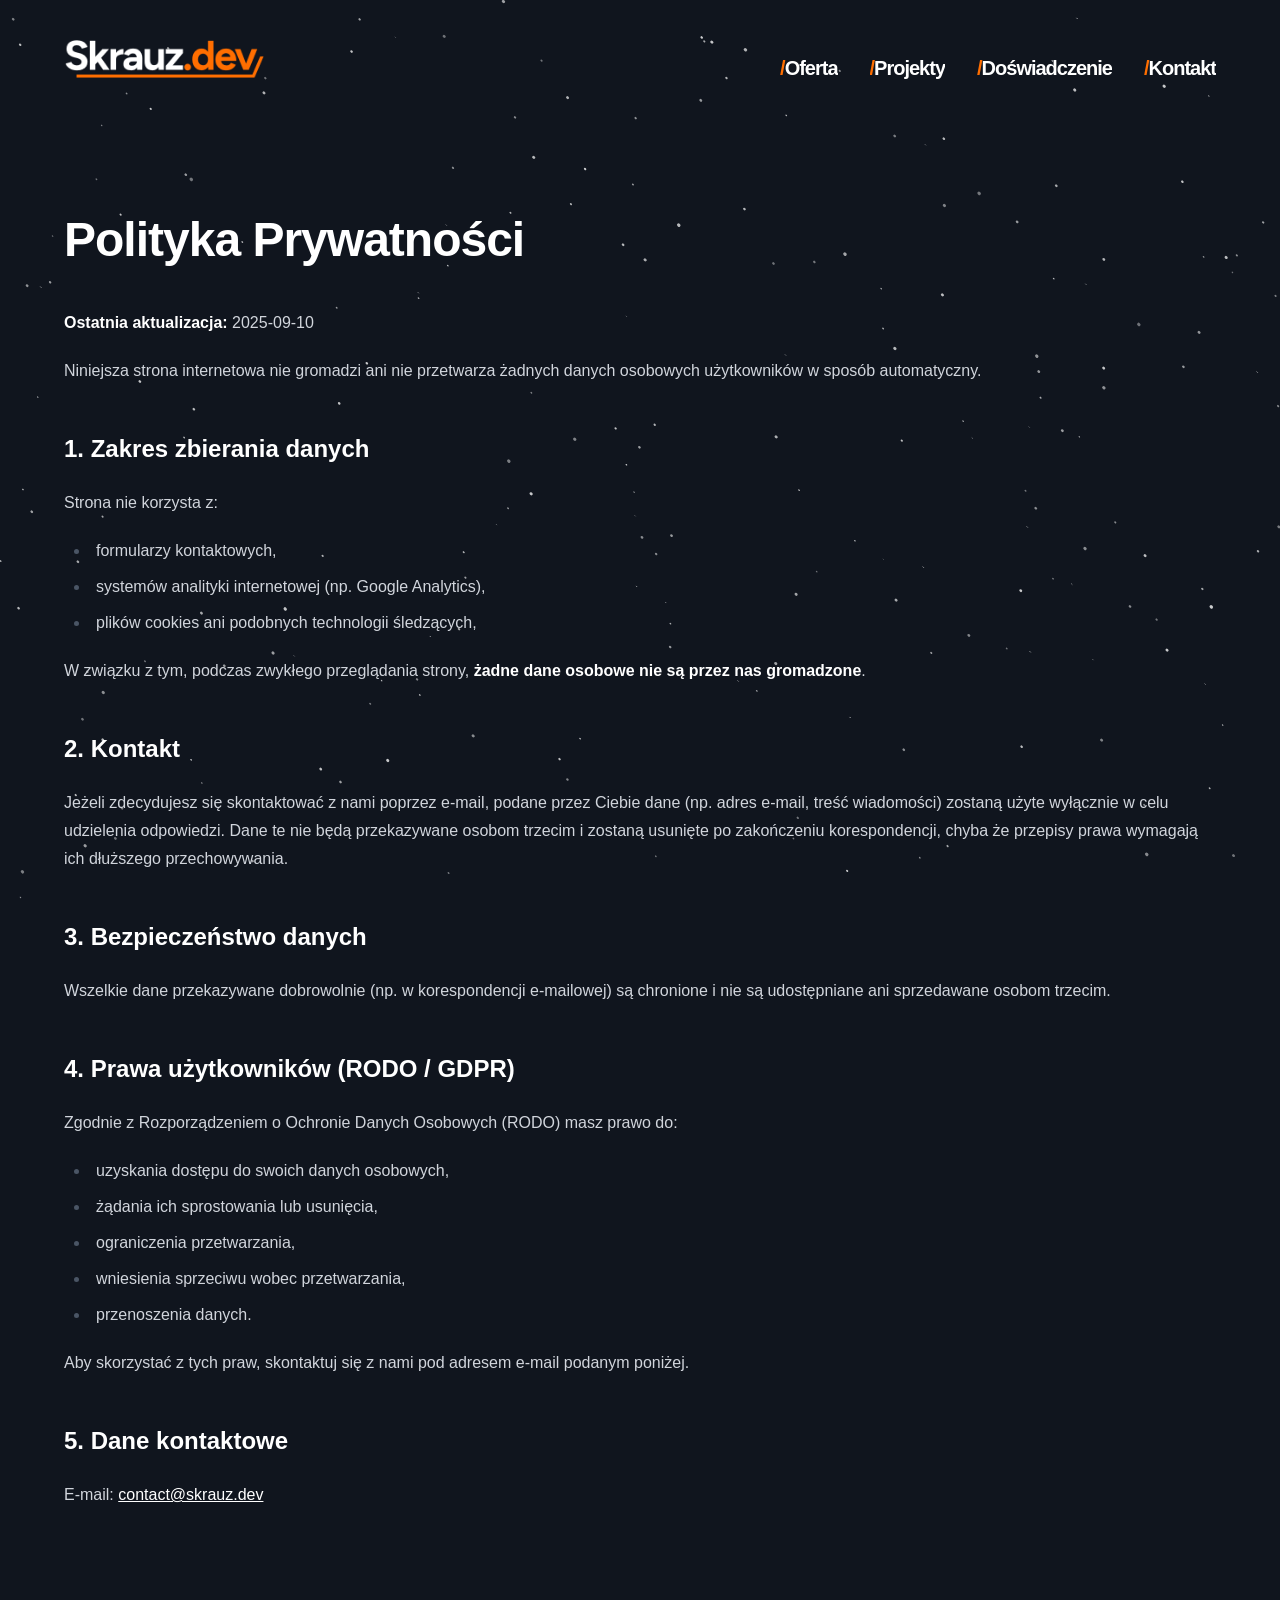
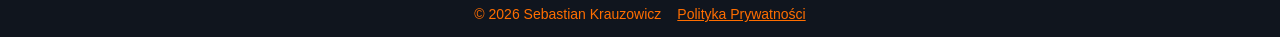
==== commit c80906eb: "fix: mime types" ====
--- a/polityka-prywatnosci/index.html
+++ b/polityka-prywatnosci/index.html
@@ -1,19 +1,19 @@
 <!DOCTYPE html><html  lang="en"><head><meta charset="utf-8">
 <meta name="viewport" content="width=device-width, initial-scale=1">
 <title>Polityka Prywatności | Sebastian Krauzowicz | Sebastian Krauzowicz - Web Developer</title>
-<style>@layer components;@font-face{font-display:swap;font-family:Figtree;font-style:normal;font-weight:300 900;src:url(/_nuxt/Figtree-VariableFont_wght.CuCnmeMh.ttf) format("truetype")}@font-face{font-display:swap;font-family:Figtree;font-style:italic;font-weight:300 900;src:url(/_nuxt/Figtree-Italic-VariableFont_wght.BKw5bOcC.ttf) format("truetype")}@layer properties{@supports ((-webkit-hyphens:none) and (not (margin-trim:inline))) or ((-moz-orient:inline) and (not (color:rgb(from red r g b)))){*,::backdrop,:after,:before{--tw-translate-x:0;--tw-translate-y:0;--tw-translate-z:0;--tw-rotate-x:initial;--tw-rotate-y:initial;--tw-rotate-z:initial;--tw-skew-x:initial;--tw-skew-y:initial;--tw-border-style:solid;--tw-leading:initial;--tw-font-weight:initial;--tw-tracking:initial;--tw-shadow:0 0 #0000;--tw-shadow-color:initial;--tw-shadow-alpha:100%;--tw-inset-shadow:0 0 #0000;--tw-inset-shadow-color:initial;--tw-inset-shadow-alpha:100%;--tw-ring-color:initial;--tw-ring-shadow:0 0 #0000;--tw-inset-ring-color:initial;--tw-inset-ring-shadow:0 0 #0000;--tw-ring-inset:initial;--tw-ring-offset-width:0px;--tw-ring-offset-color:#fff;--tw-ring-offset-shadow:0 0 #0000;--tw-outline-style:solid;--tw-duration:initial;--tw-ease:initial;--tw-scale-x:1;--tw-scale-y:1;--tw-scale-z:1}}}@layer theme{:host,:root{--font-sans:ui-sans-serif,system-ui,sans-serif,"Apple Color Emoji","Segoe UI Emoji","Segoe UI Symbol","Noto Color Emoji";--font-mono:ui-monospace,SFMono-Regular,Menlo,Monaco,Consolas,"Liberation Mono","Courier New",monospace;--color-black:#000;--color-white:#fff;--spacing:.25rem;--container-xl:36rem;--text-sm:.875rem;--text-sm--line-height:1.42857;--text-lg:1.125rem;--text-lg--line-height:1.55556;--text-xl:1.25rem;--text-xl--line-height:1.4;--text-2xl:1.5rem;--text-2xl--line-height:1.33333;--text-3xl:1.875rem;--text-3xl--line-height:1.2;--text-4xl:2.25rem;--text-4xl--line-height:1.11111;--text-5xl:3rem;--text-5xl--line-height:1;--text-6xl:3.75rem;--text-6xl--line-height:1;--font-weight-normal:400;--font-weight-medium:500;--font-weight-bold:700;--tracking-tighter:-.05em;--tracking-tight:-.025em;--leading-tight:1.25;--leading-snug:1.375;--leading-normal:1.5;--radius-sm:.25rem;--radius-2xl:1rem;--ease-in:cubic-bezier(.4,0,1,1);--ease-out:cubic-bezier(0,0,.2,1);--default-transition-duration:.15s;--default-transition-timing-function:cubic-bezier(.4,0,.2,1);--default-font-family:var(--font-sans);--default-mono-font-family:var(--font-mono);--color-theme-dark:#030209;--color-theme-dark-2:#10151e;--color-theme-accent:#ff6e00;--color-theme-accent-hover:#e65705;--color-theme-light:#e5e5e5;--font-figtree:"Figtree",sans-serif}}@layer base{*,::backdrop,:after,:before{border:0 solid;box-sizing:border-box;margin:0;padding:0}::file-selector-button{border:0 solid;box-sizing:border-box;margin:0;padding:0}:host,html{-webkit-text-size-adjust:100%;font-family:var(--default-font-family,ui-sans-serif,system-ui,sans-serif,"Apple Color Emoji","Segoe UI Emoji","Segoe UI Symbol","Noto Color Emoji");font-feature-settings:var(--default-font-feature-settings,normal);font-variation-settings:var(--default-font-variation-settings,normal);line-height:1.5;-moz-tab-size:4;-o-tab-size:4;tab-size:4;-webkit-tap-highlight-color:transparent}hr{border-top-width:1px;color:inherit;height:0}abbr:where([title]){-webkit-text-decoration:underline dotted;text-decoration:underline dotted}h1,h2,h3,h4,h5,h6{font-size:inherit;font-weight:inherit}a{color:inherit;-webkit-text-decoration:inherit;text-decoration:inherit}b,strong{font-weight:bolder}code,kbd,pre,samp{font-family:var(--default-mono-font-family,ui-monospace,SFMono-Regular,Menlo,Monaco,Consolas,"Liberation Mono","Courier New",monospace);font-feature-settings:var(--default-mono-font-feature-settings,normal);font-size:1em;font-variation-settings:var(--default-mono-font-variation-settings,normal)}small{font-size:80%}sub,sup{font-size:75%;line-height:0;position:relative;vertical-align:baseline}sub{bottom:-.25em}sup{top:-.5em}table{border-collapse:collapse;border-color:inherit;text-indent:0}:-moz-focusring{outline:auto}progress{vertical-align:baseline}summary{display:list-item}menu,ol,ul{list-style:none}audio,canvas,embed,iframe,img,object,svg,video{display:block;vertical-align:middle}img,video{height:auto;max-width:100%}button,input,optgroup,select,textarea{background-color:#0000;border-radius:0;color:inherit;font:inherit;font-feature-settings:inherit;font-variation-settings:inherit;letter-spacing:inherit;opacity:1}::file-selector-button{background-color:#0000;border-radius:0;color:inherit;font:inherit;font-feature-settings:inherit;font-variation-settings:inherit;letter-spacing:inherit;opacity:1}:where(select:is([multiple],[size])) optgroup{font-weight:bolder}:where(select:is([multiple],[size])) optgroup option{padding-inline-start:20px}::file-selector-button{margin-inline-end:4px}::-moz-placeholder{opacity:1}::placeholder{opacity:1}@supports (not (-webkit-appearance:-apple-pay-button)) or (contain-intrinsic-size:1px){::-moz-placeholder{color:currentColor}::placeholder{color:currentColor}@supports (color:color-mix(in lab,red,red)){::-moz-placeholder{color:color-mix(in oklab,currentcolor 50%,transparent)}::placeholder{color:color-mix(in oklab,currentcolor 50%,transparent)}}}textarea{resize:vertical}::-webkit-search-decoration{-webkit-appearance:none}::-webkit-date-and-time-value{min-height:1lh;text-align:inherit}::-webkit-datetime-edit{display:inline-flex}::-webkit-datetime-edit-fields-wrapper{padding:0}::-webkit-datetime-edit,::-webkit-datetime-edit-year-field{padding-block:0}::-webkit-datetime-edit-day-field,::-webkit-datetime-edit-month-field{padding-block:0}::-webkit-datetime-edit-hour-field,::-webkit-datetime-edit-minute-field{padding-block:0}::-webkit-datetime-edit-millisecond-field,::-webkit-datetime-edit-second-field{padding-block:0}::-webkit-datetime-edit-meridiem-field{padding-block:0}:-moz-ui-invalid{box-shadow:none}button,input:where([type=button],[type=reset],[type=submit]){-webkit-appearance:button;-moz-appearance:button;appearance:button}::file-selector-button{-webkit-appearance:button;-moz-appearance:button;appearance:button}::-webkit-inner-spin-button,::-webkit-outer-spin-button{height:auto}[hidden]:where(:not([hidden=until-found])){display:none!important}}@layer utilities{.invisible{visibility:hidden}.absolute{position:absolute}.fixed{position:fixed}.relative{position:relative}.static{position:static}.inset-0{inset:calc(var(--spacing)*0)}.top-0{top:calc(var(--spacing)*0)}.right-6{right:calc(var(--spacing)*6)}.bottom-0{bottom:calc(var(--spacing)*0)}.bottom-10{bottom:calc(var(--spacing)*10)}.left-0{left:calc(var(--spacing)*0)}.left-8{left:calc(var(--spacing)*8)}.-z-10{z-index:-10}.z-10{z-index:10}.z-50{z-index:50}.z-\[45\]{z-index:45}.z-\[999\]{z-index:999}.col-span-2{grid-column:span 2/span 2}.mx-auto{margin-inline:auto}.prose{color:var(--tw-prose-body);max-width:65ch}.prose :where(p):not(:where([class~=not-prose],[class~=not-prose] *)){margin-bottom:1.25em;margin-top:1.25em}.prose :where([class~=lead]):not(:where([class~=not-prose],[class~=not-prose] *)){color:var(--tw-prose-lead);font-size:1.25em;line-height:1.6;margin-bottom:1.2em;margin-top:1.2em}.prose :where(a):not(:where([class~=not-prose],[class~=not-prose] *)){color:var(--tw-prose-links);font-weight:500;text-decoration:underline}.prose :where(strong):not(:where([class~=not-prose],[class~=not-prose] *)){color:var(--tw-prose-bold);font-weight:600}.prose :where(a strong):not(:where([class~=not-prose],[class~=not-prose] *)),.prose :where(blockquote strong):not(:where([class~=not-prose],[class~=not-prose] *)),.prose :where(thead th strong):not(:where([class~=not-prose],[class~=not-prose] *)){color:inherit}.prose :where(ol):not(:where([class~=not-prose],[class~=not-prose] *)){list-style-type:decimal;margin-bottom:1.25em;margin-top:1.25em;padding-inline-start:1.625em}.prose :where(ol[type=A]):not(:where([class~=not-prose],[class~=not-prose] *)){list-style-type:upper-alpha}.prose :where(ol[type=a]):not(:where([class~=not-prose],[class~=not-prose] *)){list-style-type:lower-alpha}.prose :where(ol[type=A s]):not(:where([class~=not-prose],[class~=not-prose] *)){list-style-type:upper-alpha}.prose :where(ol[type=a s]):not(:where([class~=not-prose],[class~=not-prose] *)){list-style-type:lower-alpha}.prose :where(ol[type=I]):not(:where([class~=not-prose],[class~=not-prose] *)){list-style-type:upper-roman}.prose :where(ol[type=i]):not(:where([class~=not-prose],[class~=not-prose] *)){list-style-type:lower-roman}.prose :where(ol[type=I s]):not(:where([class~=not-prose],[class~=not-prose] *)){list-style-type:upper-roman}.prose :where(ol[type=i s]):not(:where([class~=not-prose],[class~=not-prose] *)){list-style-type:lower-roman}.prose :where(ol[type="1"]):not(:where([class~=not-prose],[class~=not-prose] *)){list-style-type:decimal}.prose :where(ul):not(:where([class~=not-prose],[class~=not-prose] *)){list-style-type:disc;margin-bottom:1.25em;margin-top:1.25em;padding-inline-start:1.625em}.prose :where(ol>li):not(:where([class~=not-prose],[class~=not-prose] *))::marker{color:var(--tw-prose-counters);font-weight:400}.prose :where(ul>li):not(:where([class~=not-prose],[class~=not-prose] *))::marker{color:var(--tw-prose-bullets)}.prose :where(dt):not(:where([class~=not-prose],[class~=not-prose] *)){color:var(--tw-prose-headings);font-weight:600;margin-top:1.25em}.prose :where(hr):not(:where([class~=not-prose],[class~=not-prose] *)){border-color:var(--tw-prose-hr);border-top-width:1px;margin-bottom:3em;margin-top:3em}.prose :where(blockquote):not(:where([class~=not-prose],[class~=not-prose] *)){border-inline-start-color:var(--tw-prose-quote-borders);border-inline-start-width:.25rem;color:var(--tw-prose-quotes);font-style:italic;font-weight:500;margin-bottom:1.6em;margin-top:1.6em;padding-inline-start:1em;quotes:"“""”""‘""’"}.prose :where(blockquote p:first-of-type):not(:where([class~=not-prose],[class~=not-prose] *)):before{content:open-quote}.prose :where(blockquote p:last-of-type):not(:where([class~=not-prose],[class~=not-prose] *)):after{content:close-quote}.prose :where(h1):not(:where([class~=not-prose],[class~=not-prose] *)){color:var(--tw-prose-headings);font-size:2.25em;font-weight:800;line-height:1.11111;margin-bottom:.888889em;margin-top:0}.prose :where(h1 strong):not(:where([class~=not-prose],[class~=not-prose] *)){color:inherit;font-weight:900}.prose :where(h2):not(:where([class~=not-prose],[class~=not-prose] *)){color:var(--tw-prose-headings);font-size:1.5em;font-weight:700;line-height:1.33333;margin-bottom:1em;margin-top:2em}.prose :where(h2 strong):not(:where([class~=not-prose],[class~=not-prose] *)){color:inherit;font-weight:800}.prose :where(h3):not(:where([class~=not-prose],[class~=not-prose] *)){color:var(--tw-prose-headings);font-size:1.25em;font-weight:600;line-height:1.6;margin-bottom:.6em;margin-top:1.6em}.prose :where(h3 strong):not(:where([class~=not-prose],[class~=not-prose] *)){color:inherit;font-weight:700}.prose :where(h4):not(:where([class~=not-prose],[class~=not-prose] *)){color:var(--tw-prose-headings);font-weight:600;line-height:1.5;margin-bottom:.5em;margin-top:1.5em}.prose :where(h4 strong):not(:where([class~=not-prose],[class~=not-prose] *)){color:inherit;font-weight:700}.prose :where(img):not(:where([class~=not-prose],[class~=not-prose] *)){margin-bottom:2em;margin-top:2em}.prose :where(picture):not(:where([class~=not-prose],[class~=not-prose] *)){display:block;margin-bottom:2em;margin-top:2em}.prose :where(video):not(:where([class~=not-prose],[class~=not-prose] *)){margin-bottom:2em;margin-top:2em}.prose :where(kbd):not(:where([class~=not-prose],[class~=not-prose] *)){border-radius:.3125rem;box-shadow:0 0 0 1px rgb(var(--tw-prose-kbd-shadows)/10%),0 3px rgb(var(--tw-prose-kbd-shadows)/10%);color:var(--tw-prose-kbd);font-family:inherit;font-size:.875em;font-weight:500;padding-inline-end:.375em;padding-bottom:.1875em;padding-top:.1875em;padding-inline-start:.375em}.prose :where(code):not(:where([class~=not-prose],[class~=not-prose] *)){color:var(--tw-prose-code);font-size:.875em;font-weight:600}.prose :where(code):not(:where([class~=not-prose],[class~=not-prose] *)):after,.prose :where(code):not(:where([class~=not-prose],[class~=not-prose] *)):before{content:"`"}.prose :where(a code):not(:where([class~=not-prose],[class~=not-prose] *)),.prose :where(h1 code):not(:where([class~=not-prose],[class~=not-prose] *)){color:inherit}.prose :where(h2 code):not(:where([class~=not-prose],[class~=not-prose] *)){color:inherit;font-size:.875em}.prose :where(h3 code):not(:where([class~=not-prose],[class~=not-prose] *)){color:inherit;font-size:.9em}.prose :where(blockquote code):not(:where([class~=not-prose],[class~=not-prose] *)),.prose :where(h4 code):not(:where([class~=not-prose],[class~=not-prose] *)),.prose :where(thead th code):not(:where([class~=not-prose],[class~=not-prose] *)){color:inherit}.prose :where(pre):not(:where([class~=not-prose],[class~=not-prose] *)){background-color:var(--tw-prose-pre-bg);border-radius:.375rem;color:var(--tw-prose-pre-code);font-size:.875em;font-weight:400;line-height:1.71429;margin-bottom:1.71429em;margin-top:1.71429em;overflow-x:auto;padding-inline-end:1.14286em;padding-bottom:.857143em;padding-top:.857143em;padding-inline-start:1.14286em}.prose :where(pre code):not(:where([class~=not-prose],[class~=not-prose] *)){background-color:#0000;border-radius:0;border-width:0;color:inherit;font-family:inherit;font-size:inherit;font-weight:inherit;line-height:inherit;padding:0}.prose :where(pre code):not(:where([class~=not-prose],[class~=not-prose] *)):after,.prose :where(pre code):not(:where([class~=not-prose],[class~=not-prose] *)):before{content:none}.prose :where(table):not(:where([class~=not-prose],[class~=not-prose] *)){font-size:.875em;line-height:1.71429;margin-bottom:2em;margin-top:2em;table-layout:auto;width:100%}.prose :where(thead):not(:where([class~=not-prose],[class~=not-prose] *)){border-bottom-color:var(--tw-prose-th-borders);border-bottom-width:1px}.prose :where(thead th):not(:where([class~=not-prose],[class~=not-prose] *)){color:var(--tw-prose-headings);font-weight:600;padding-inline-end:.571429em;padding-bottom:.571429em;padding-inline-start:.571429em;vertical-align:bottom}.prose :where(tbody tr):not(:where([class~=not-prose],[class~=not-prose] *)){border-bottom-color:var(--tw-prose-td-borders);border-bottom-width:1px}.prose :where(tbody tr:last-child):not(:where([class~=not-prose],[class~=not-prose] *)){border-bottom-width:0}.prose :where(tbody td):not(:where([class~=not-prose],[class~=not-prose] *)){vertical-align:baseline}.prose :where(tfoot):not(:where([class~=not-prose],[class~=not-prose] *)){border-top-color:var(--tw-prose-th-borders);border-top-width:1px}.prose :where(tfoot td):not(:where([class~=not-prose],[class~=not-prose] *)){vertical-align:top}.prose :where(th,td):not(:where([class~=not-prose],[class~=not-prose] *)){text-align:start}.prose :where(figure>*):not(:where([class~=not-prose],[class~=not-prose] *)){margin-bottom:0;margin-top:0}.prose :where(figcaption):not(:where([class~=not-prose],[class~=not-prose] *)){color:var(--tw-prose-captions);font-size:.875em;line-height:1.42857;margin-top:.857143em}.prose{--tw-prose-body:oklch(37.3% .034 259.733);--tw-prose-headings:oklch(21% .034 264.665);--tw-prose-lead:oklch(44.6% .03 256.802);--tw-prose-links:oklch(21% .034 264.665);--tw-prose-bold:oklch(21% .034 264.665);--tw-prose-counters:oklch(55.1% .027 264.364);--tw-prose-bullets:oklch(87.2% .01 258.338);--tw-prose-hr:oklch(92.8% .006 264.531);--tw-prose-quotes:oklch(21% .034 264.665);--tw-prose-quote-borders:oklch(92.8% .006 264.531);--tw-prose-captions:oklch(55.1% .027 264.364);--tw-prose-kbd:oklch(21% .034 264.665);--tw-prose-kbd-shadows:NaN NaN NaN;--tw-prose-code:oklch(21% .034 264.665);--tw-prose-pre-code:oklch(92.8% .006 264.531);--tw-prose-pre-bg:oklch(27.8% .033 256.848);--tw-prose-th-borders:oklch(87.2% .01 258.338);--tw-prose-td-borders:oklch(92.8% .006 264.531);--tw-prose-invert-body:oklch(87.2% .01 258.338);--tw-prose-invert-headings:#fff;--tw-prose-invert-lead:oklch(70.7% .022 261.325);--tw-prose-invert-links:#fff;--tw-prose-invert-bold:#fff;--tw-prose-invert-counters:oklch(70.7% .022 261.325);--tw-prose-invert-bullets:oklch(44.6% .03 256.802);--tw-prose-invert-hr:oklch(37.3% .034 259.733);--tw-prose-invert-quotes:oklch(96.7% .003 264.542);--tw-prose-invert-quote-borders:oklch(37.3% .034 259.733);--tw-prose-invert-captions:oklch(70.7% .022 261.325);--tw-prose-invert-kbd:#fff;--tw-prose-invert-kbd-shadows:255 255 255;--tw-prose-invert-code:#fff;--tw-prose-invert-pre-code:oklch(87.2% .01 258.338);--tw-prose-invert-pre-bg:#00000080;--tw-prose-invert-th-borders:oklch(44.6% .03 256.802);--tw-prose-invert-td-borders:oklch(37.3% .034 259.733);font-size:1rem;line-height:1.75}.prose :where(picture>img):not(:where([class~=not-prose],[class~=not-prose] *)){margin-bottom:0;margin-top:0}.prose :where(li):not(:where([class~=not-prose],[class~=not-prose] *)){margin-bottom:.5em;margin-top:.5em}.prose :where(ol>li):not(:where([class~=not-prose],[class~=not-prose] *)),.prose :where(ul>li):not(:where([class~=not-prose],[class~=not-prose] *)){padding-inline-start:.375em}.prose :where(.prose>ul>li p):not(:where([class~=not-prose],[class~=not-prose] *)){margin-bottom:.75em;margin-top:.75em}.prose :where(.prose>ul>li>p:first-child):not(:where([class~=not-prose],[class~=not-prose] *)){margin-top:1.25em}.prose :where(.prose>ul>li>p:last-child):not(:where([class~=not-prose],[class~=not-prose] *)){margin-bottom:1.25em}.prose :where(.prose>ol>li>p:first-child):not(:where([class~=not-prose],[class~=not-prose] *)){margin-top:1.25em}.prose :where(.prose>ol>li>p:last-child):not(:where([class~=not-prose],[class~=not-prose] *)){margin-bottom:1.25em}.prose :where(ul ul,ul ol,ol ul,ol ol):not(:where([class~=not-prose],[class~=not-prose] *)){margin-bottom:.75em;margin-top:.75em}.prose :where(dl):not(:where([class~=not-prose],[class~=not-prose] *)){margin-bottom:1.25em;margin-top:1.25em}.prose :where(dd):not(:where([class~=not-prose],[class~=not-prose] *)){margin-top:.5em;padding-inline-start:1.625em}.prose :where(h2+*):not(:where([class~=not-prose],[class~=not-prose] *)),.prose :where(h3+*):not(:where([class~=not-prose],[class~=not-prose] *)),.prose :where(h4+*):not(:where([class~=not-prose],[class~=not-prose] *)),.prose :where(hr+*):not(:where([class~=not-prose],[class~=not-prose] *)){margin-top:0}.prose :where(thead th:first-child):not(:where([class~=not-prose],[class~=not-prose] *)){padding-inline-start:0}.prose :where(thead th:last-child):not(:where([class~=not-prose],[class~=not-prose] *)){padding-inline-end:0}.prose :where(tbody td,tfoot td):not(:where([class~=not-prose],[class~=not-prose] *)){padding-inline-end:.571429em;padding-bottom:.571429em;padding-top:.571429em;padding-inline-start:.571429em}.prose :where(tbody td:first-child,tfoot td:first-child):not(:where([class~=not-prose],[class~=not-prose] *)){padding-inline-start:0}.prose :where(tbody td:last-child,tfoot td:last-child):not(:where([class~=not-prose],[class~=not-prose] *)){padding-inline-end:0}.prose :where(figure):not(:where([class~=not-prose],[class~=not-prose] *)){margin-bottom:2em;margin-top:2em}.prose :where(.prose>:first-child):not(:where([class~=not-prose],[class~=not-prose] *)){margin-top:0}.prose :where(.prose>:last-child):not(:where([class~=not-prose],[class~=not-prose] *)){margin-bottom:0}.mt-1{margin-top:calc(var(--spacing)*1)}.mt-1\.5{margin-top:calc(var(--spacing)*1.5)}.mt-2{margin-top:calc(var(--spacing)*2)}.mt-3{margin-top:calc(var(--spacing)*3)}.mt-4{margin-top:calc(var(--spacing)*4)}.mt-5{margin-top:calc(var(--spacing)*5)}.mt-6{margin-top:calc(var(--spacing)*6)}.mt-8{margin-top:calc(var(--spacing)*8)}.mt-12{margin-top:calc(var(--spacing)*12)}.mt-16{margin-top:calc(var(--spacing)*16)}.mt-20{margin-top:calc(var(--spacing)*20)}.mb-2{margin-bottom:calc(var(--spacing)*2)}.ml-1{margin-left:calc(var(--spacing)*1)}.ml-2{margin-left:calc(var(--spacing)*2)}.block{display:block}.flex{display:flex}.grid{display:grid}.hidden{display:none}.size-12{height:calc(var(--spacing)*12);width:calc(var(--spacing)*12)}.size-16{height:calc(var(--spacing)*16);width:calc(var(--spacing)*16)}.size-full{height:100%;width:100%}.h-6{height:calc(var(--spacing)*6)}.h-8{height:calc(var(--spacing)*8)}.h-\[100dvh\]{height:100dvh}.h-\[100vh\]{height:100vh}.h-\[calc\(100dvh-96px\)\]{height:calc(100dvh - 96px)}.h-full{height:100%}.h-max{height:-moz-max-content;height:max-content}.min-h-\[400px\]{min-height:400px}.w-4{width:calc(var(--spacing)*4)}.w-5{width:calc(var(--spacing)*5)}.w-6{width:calc(var(--spacing)*6)}.w-8{width:calc(var(--spacing)*8)}.w-\[75\%\]{width:75%}.w-\[100vw\]{width:100vw}.w-\[180px\]{width:180px}.w-\[250px\]{width:250px}.w-full{width:100%}.max-w-max{max-width:-moz-max-content;max-width:max-content}.max-w-none{max-width:none}.max-w-xl{max-width:var(--container-xl)}.shrink-0{flex-shrink:0}.-translate-x-36{--tw-translate-x:calc(var(--spacing)*-36)}.-translate-x-36,.translate-x-0{translate:var(--tw-translate-x)var(--tw-translate-y)}.translate-x-0{--tw-translate-x:calc(var(--spacing)*0)}.transform{transform:var(--tw-rotate-x,)var(--tw-rotate-y,)var(--tw-rotate-z,)var(--tw-skew-x,)var(--tw-skew-y,)}.cursor-default{cursor:default}.cursor-pointer{cursor:pointer}.grid-cols-1{grid-template-columns:repeat(1,minmax(0,1fr))}.grid-cols-2{grid-template-columns:repeat(2,minmax(0,1fr))}.flex-col{flex-direction:column}.flex-wrap{flex-wrap:wrap}.flex-wrap-reverse{flex-wrap:wrap-reverse}.items-center{align-items:center}.justify-between{justify-content:space-between}.justify-center{justify-content:center}.justify-evenly{justify-content:space-evenly}.gap-2{gap:calc(var(--spacing)*2)}.gap-2\.5{gap:calc(var(--spacing)*2.5)}.gap-3{gap:calc(var(--spacing)*3)}.gap-4{gap:calc(var(--spacing)*4)}.gap-6{gap:calc(var(--spacing)*6)}.gap-12{gap:calc(var(--spacing)*12)}.gap-y-2{row-gap:calc(var(--spacing)*2)}.rounded-2xl{border-radius:var(--radius-2xl)}.rounded-full{border-radius:3.40282e+38px}.rounded-sm{border-radius:var(--radius-sm)}.border{border-style:var(--tw-border-style);border-width:1px}.bg-black\/50{background-color:#00000080}@supports (color:color-mix(in lab,red,red)){.bg-black\/50{background-color:color-mix(in oklab,var(--color-black)50%,transparent)}}.bg-theme-accent{background-color:var(--color-theme-accent)}.bg-theme-accent\/25{background-color:#ff6e0040}@supports (color:color-mix(in lab,red,red)){.bg-theme-accent\/25{background-color:color-mix(in oklab,var(--color-theme-accent)25%,transparent)}}.bg-theme-dark-2{background-color:var(--color-theme-dark-2)}.bg-white{background-color:var(--color-white)}.p-2{padding:calc(var(--spacing)*2)}.p-3{padding:calc(var(--spacing)*3)}.p-4{padding:calc(var(--spacing)*4)}.p-7{padding:calc(var(--spacing)*7)}.px-3{padding-inline:calc(var(--spacing)*3)}.px-6{padding-inline:calc(var(--spacing)*6)}.py-1{padding-block:calc(var(--spacing)*1)}.py-1\.5{padding-block:calc(var(--spacing)*1.5)}.py-3{padding-block:calc(var(--spacing)*3)}.py-6{padding-block:calc(var(--spacing)*6)}.py-10{padding-block:calc(var(--spacing)*10)}.pt-1\.5{padding-top:calc(var(--spacing)*1.5)}.pt-8{padding-top:calc(var(--spacing)*8)}.pt-12{padding-top:calc(var(--spacing)*12)}.pb-8{padding-bottom:calc(var(--spacing)*8)}.pb-20{padding-bottom:calc(var(--spacing)*20)}.pb-32{padding-bottom:calc(var(--spacing)*32)}.text-center{text-align:center}.text-2xl{font-size:var(--text-2xl);line-height:var(--tw-leading,var(--text-2xl--line-height))}.text-3xl{font-size:var(--text-3xl);line-height:var(--tw-leading,var(--text-3xl--line-height))}.text-4xl{font-size:var(--text-4xl);line-height:var(--tw-leading,var(--text-4xl--line-height))}.text-6xl{font-size:var(--text-6xl);line-height:var(--tw-leading,var(--text-6xl--line-height))}.text-lg{font-size:var(--text-lg);line-height:var(--tw-leading,var(--text-lg--line-height))}.text-sm{font-size:var(--text-sm);line-height:var(--tw-leading,var(--text-sm--line-height))}.text-xl{font-size:var(--text-xl);line-height:var(--tw-leading,var(--text-xl--line-height))}.leading-\[0\.9\]{--tw-leading:.9;line-height:.9}.leading-\[1\.2\]{--tw-leading:1.2;line-height:1.2}.leading-normal{--tw-leading:var(--leading-normal);line-height:var(--leading-normal)}.leading-snug{--tw-leading:var(--leading-snug);line-height:var(--leading-snug)}.leading-tight{--tw-leading:var(--leading-tight);line-height:var(--leading-tight)}.font-bold{--tw-font-weight:var(--font-weight-bold);font-weight:var(--font-weight-bold)}.font-medium{--tw-font-weight:var(--font-weight-medium);font-weight:var(--font-weight-medium)}.font-normal{--tw-font-weight:var(--font-weight-normal);font-weight:var(--font-weight-normal)}.tracking-\[-1px\]{--tw-tracking:-1px;letter-spacing:-1px}.tracking-tight{--tw-tracking:var(--tracking-tight);letter-spacing:var(--tracking-tight)}.tracking-tighter{--tw-tracking:var(--tracking-tighter);letter-spacing:var(--tracking-tighter)}.text-theme-accent{color:var(--color-theme-accent)}.text-theme-dark{color:var(--color-theme-dark)}.text-theme-light{color:var(--color-theme-light)}.text-white{color:var(--color-white)}.uppercase{text-transform:uppercase}.italic{font-style:italic}.underline{text-decoration-line:underline}.opacity-0{opacity:0}.opacity-75{opacity:.75}.opacity-80{opacity:.8}.opacity-100{opacity:1}.shadow-lg{--tw-shadow:0 10px 15px -3px var(--tw-shadow-color,#0000001a),0 4px 6px -4px var(--tw-shadow-color,#0000001a);box-shadow:var(--tw-inset-shadow),var(--tw-inset-ring-shadow),var(--tw-ring-offset-shadow),var(--tw-ring-shadow),var(--tw-shadow)}.outline-2{outline-style:var(--tw-outline-style);outline-width:2px}.outline-theme-accent\/50{outline-color:#ff6e0080}@supports (color:color-mix(in lab,red,red)){.outline-theme-accent\/50{outline-color:color-mix(in oklab,var(--color-theme-accent)50%,transparent)}}.transition{transition-duration:var(--tw-duration,var(--default-transition-duration));transition-property:color,background-color,border-color,outline-color,text-decoration-color,fill,stroke,--tw-gradient-from,--tw-gradient-via,--tw-gradient-to,opacity,box-shadow,transform,translate,scale,rotate,filter,backdrop-filter,display,visibility,content-visibility,overlay,pointer-events;transition-timing-function:var(--tw-ease,var(--default-transition-timing-function))}.transition-all{transition-duration:var(--tw-duration,var(--default-transition-duration));transition-property:all;transition-timing-function:var(--tw-ease,var(--default-transition-timing-function))}.transition-colors{transition-duration:var(--tw-duration,var(--default-transition-duration));transition-property:color,background-color,border-color,outline-color,text-decoration-color,fill,stroke,--tw-gradient-from,--tw-gradient-via,--tw-gradient-to;transition-timing-function:var(--tw-ease,var(--default-transition-timing-function))}.transition-opacity{transition-duration:var(--tw-duration,var(--default-transition-duration));transition-property:opacity;transition-timing-function:var(--tw-ease,var(--default-transition-timing-function))}.transition-transform{transition-duration:var(--tw-duration,var(--default-transition-duration));transition-property:transform,translate,scale,rotate;transition-timing-function:var(--tw-ease,var(--default-transition-timing-function))}.duration-150{--tw-duration:.15s;transition-duration:.15s}.ease-in{--tw-ease:var(--ease-in);transition-timing-function:var(--ease-in)}.ease-out{--tw-ease:var(--ease-out);transition-timing-function:var(--ease-out)}.prose-invert{--tw-prose-body:var(--tw-prose-invert-body);--tw-prose-headings:var(--tw-prose-invert-headings);--tw-prose-lead:var(--tw-prose-invert-lead);--tw-prose-links:var(--tw-prose-invert-links);--tw-prose-bold:var(--tw-prose-invert-bold);--tw-prose-counters:var(--tw-prose-invert-counters);--tw-prose-bullets:var(--tw-prose-invert-bullets);--tw-prose-hr:var(--tw-prose-invert-hr);--tw-prose-quotes:var(--tw-prose-invert-quotes);--tw-prose-quote-borders:var(--tw-prose-invert-quote-borders);--tw-prose-captions:var(--tw-prose-invert-captions);--tw-prose-kbd:var(--tw-prose-invert-kbd);--tw-prose-kbd-shadows:var(--tw-prose-invert-kbd-shadows);--tw-prose-code:var(--tw-prose-invert-code);--tw-prose-pre-code:var(--tw-prose-invert-pre-code);--tw-prose-pre-bg:var(--tw-prose-invert-pre-bg);--tw-prose-th-borders:var(--tw-prose-invert-th-borders);--tw-prose-td-borders:var(--tw-prose-invert-td-borders)}@media(hover:hover){.group-hover\:opacity-5:is(:where(.group):hover *){opacity:.05}.hover\:scale-110:hover{--tw-scale-x:110%;--tw-scale-y:110%;--tw-scale-z:110%;scale:var(--tw-scale-x)var(--tw-scale-y)}.hover\:scale-120:hover{--tw-scale-x:120%;--tw-scale-y:120%;--tw-scale-z:120%;scale:var(--tw-scale-x)var(--tw-scale-y)}.hover\:-rotate-6:hover{rotate:-6deg}.hover\:bg-theme-accent-hover:hover{background-color:var(--color-theme-accent-hover)}.hover\:text-theme-light:hover{color:var(--color-theme-light)}.hover\:opacity-100:hover{opacity:1}}@media(min-width:40rem){.sm\:block{display:block}}@media(min-width:48rem){.md\:right-8{right:calc(var(--spacing)*8)}.md\:bottom-6{bottom:calc(var(--spacing)*6)}.md\:mx-auto{margin-inline:auto}.md\:mt-4{margin-top:calc(var(--spacing)*4)}.md\:mt-5{margin-top:calc(var(--spacing)*5)}.md\:mt-8{margin-top:calc(var(--spacing)*8)}.md\:mt-12{margin-top:calc(var(--spacing)*12)}.md\:mt-16{margin-top:calc(var(--spacing)*16)}.md\:mt-32{margin-top:calc(var(--spacing)*32)}.md\:mb-1{margin-bottom:calc(var(--spacing)*1)}.md\:mb-6{margin-bottom:calc(var(--spacing)*6)}.md\:ml-0{margin-left:calc(var(--spacing)*0)}.md\:block{display:block}.md\:flex{display:flex}.md\:hidden{display:none}.md\:h-\[calc\(100dvh-120px\)\]{height:calc(100dvh - 120px)}.md\:w-\[230px\]{width:230px}.md\:w-max{width:-moz-max-content;width:max-content}.md\:items-center{align-items:center}.md\:items-end{align-items:flex-end}.md\:justify-center{justify-content:center}.md\:gap-12{gap:calc(var(--spacing)*12)}.md\:p-8{padding:calc(var(--spacing)*8)}.md\:py-10{padding-block:calc(var(--spacing)*10)}.md\:py-12{padding-block:calc(var(--spacing)*12)}.md\:pt-20{padding-top:calc(var(--spacing)*20)}.md\:pb-24{padding-bottom:calc(var(--spacing)*24)}.md\:text-center{text-align:center}.md\:text-2xl{font-size:var(--text-2xl);line-height:var(--tw-leading,var(--text-2xl--line-height))}.md\:text-3xl{font-size:var(--text-3xl);line-height:var(--tw-leading,var(--text-3xl--line-height))}.md\:text-5xl{font-size:var(--text-5xl);line-height:var(--tw-leading,var(--text-5xl--line-height))}.md\:opacity-75{opacity:.75}}@media(min-width:64rem){.lg\:mx-0{margin-inline:calc(var(--spacing)*0)}.lg\:w-\[200px\]{width:200px}.lg\:grid-cols-2{grid-template-columns:repeat(2,minmax(0,1fr))}.lg\:gap-8{gap:calc(var(--spacing)*8)}}@media(min-width:80rem){.xl\:mt-16{margin-top:calc(var(--spacing)*16)}.xl\:mt-20{margin-top:calc(var(--spacing)*20)}}.common-container{width:100%}@media(min-width:40rem){.common-container{max-width:40rem}}@media(min-width:48rem){.common-container{max-width:48rem}}@media(min-width:64rem){.common-container{max-width:64rem}}@media(min-width:80rem){.common-container{max-width:80rem}}@media(min-width:96rem){.common-container{max-width:96rem}}.common-container{margin-inline:auto;padding-inline:calc(var(--spacing)*6)}@media(min-width:48rem){.common-container{padding-inline:calc(var(--spacing)*8)}}@media(min-width:64rem){.common-container{padding-inline:calc(var(--spacing)*12)}}@media(min-width:80rem){.common-container{padding-inline:calc(var(--spacing)*16)}}@media(min-width:96rem){.common-container{padding-inline:calc(var(--spacing)*24)}}}html{scroll-behavior:smooth}body{background-color:var(--color-theme-dark-2);color:var(--color-white);font-family:var(--font-figtree)}@property --tw-translate-x{syntax:"*";inherits:false;initial-value:0}@property --tw-translate-y{syntax:"*";inherits:false;initial-value:0}@property --tw-translate-z{syntax:"*";inherits:false;initial-value:0}@property --tw-rotate-x{syntax:"*";inherits:false}@property --tw-rotate-y{syntax:"*";inherits:false}@property --tw-rotate-z{syntax:"*";inherits:false}@property --tw-skew-x{syntax:"*";inherits:false}@property --tw-skew-y{syntax:"*";inherits:false}@property --tw-border-style{syntax:"*";inherits:false;initial-value:solid}@property --tw-leading{syntax:"*";inherits:false}@property --tw-font-weight{syntax:"*";inherits:false}@property --tw-tracking{syntax:"*";inherits:false}@property --tw-shadow{syntax:"*";inherits:false;initial-value:0 0 #0000}@property --tw-shadow-color{syntax:"*";inherits:false}@property --tw-shadow-alpha{syntax:"<percentage>";inherits:false;initial-value:100%}@property --tw-inset-shadow{syntax:"*";inherits:false;initial-value:0 0 #0000}@property --tw-inset-shadow-color{syntax:"*";inherits:false}@property --tw-inset-shadow-alpha{syntax:"<percentage>";inherits:false;initial-value:100%}@property --tw-ring-color{syntax:"*";inherits:false}@property --tw-ring-shadow{syntax:"*";inherits:false;initial-value:0 0 #0000}@property --tw-inset-ring-color{syntax:"*";inherits:false}@property --tw-inset-ring-shadow{syntax:"*";inherits:false;initial-value:0 0 #0000}@property --tw-ring-inset{syntax:"*";inherits:false}@property --tw-ring-offset-width{syntax:"<length>";inherits:false;initial-value:0}@property --tw-ring-offset-color{syntax:"*";inherits:false;initial-value:#fff}@property --tw-ring-offset-shadow{syntax:"*";inherits:false;initial-value:0 0 #0000}@property --tw-outline-style{syntax:"*";inherits:false;initial-value:solid}@property --tw-duration{syntax:"*";inherits:false}@property --tw-ease{syntax:"*";inherits:false}@property --tw-scale-x{syntax:"*";inherits:false;initial-value:1}@property --tw-scale-y{syntax:"*";inherits:false;initial-value:1}@property --tw-scale-z{syntax:"*";inherits:false;initial-value:1}</style>
+<style>@layer components;@font-face{font-display:swap;font-family:Figtree;font-style:normal;font-weight:300 900;src:url(/_nuxt/Figtree-VariableFont_wght.CuCnmeMh.ttf) format("truetype")}@font-face{font-display:swap;font-family:Figtree;font-style:italic;font-weight:300 900;src:url(/_nuxt/Figtree-Italic-VariableFont_wght.BKw5bOcC.ttf) format("truetype")}@layer properties{@supports ((-webkit-hyphens:none) and (not (margin-trim:inline))) or ((-moz-orient:inline) and (not (color:rgb(from red r g b)))){*,::backdrop,:after,:before{--tw-translate-x:0;--tw-translate-y:0;--tw-translate-z:0;--tw-rotate-x:initial;--tw-rotate-y:initial;--tw-rotate-z:initial;--tw-skew-x:initial;--tw-skew-y:initial;--tw-border-style:solid;--tw-leading:initial;--tw-font-weight:initial;--tw-tracking:initial;--tw-shadow:0 0 #0000;--tw-shadow-color:initial;--tw-shadow-alpha:100%;--tw-inset-shadow:0 0 #0000;--tw-inset-shadow-color:initial;--tw-inset-shadow-alpha:100%;--tw-ring-color:initial;--tw-ring-shadow:0 0 #0000;--tw-inset-ring-color:initial;--tw-inset-ring-shadow:0 0 #0000;--tw-ring-inset:initial;--tw-ring-offset-width:0px;--tw-ring-offset-color:#fff;--tw-ring-offset-shadow:0 0 #0000;--tw-outline-style:solid;--tw-duration:initial;--tw-ease:initial;--tw-scale-x:1;--tw-scale-y:1;--tw-scale-z:1}}}@layer theme{:host,:root{--font-sans:ui-sans-serif,system-ui,sans-serif,"Apple Color Emoji","Segoe UI Emoji","Segoe UI Symbol","Noto Color Emoji";--font-mono:ui-monospace,SFMono-Regular,Menlo,Monaco,Consolas,"Liberation Mono","Courier New",monospace;--color-black:#000;--color-white:#fff;--spacing:.25rem;--container-xl:36rem;--text-sm:.875rem;--text-sm--line-height:1.42857;--text-lg:1.125rem;--text-lg--line-height:1.55556;--text-xl:1.25rem;--text-xl--line-height:1.4;--text-2xl:1.5rem;--text-2xl--line-height:1.33333;--text-3xl:1.875rem;--text-3xl--line-height:1.2;--text-4xl:2.25rem;--text-4xl--line-height:1.11111;--text-5xl:3rem;--text-5xl--line-height:1;--text-6xl:3.75rem;--text-6xl--line-height:1;--font-weight-normal:400;--font-weight-medium:500;--font-weight-bold:700;--tracking-tighter:-.05em;--tracking-tight:-.025em;--leading-tight:1.25;--leading-snug:1.375;--leading-normal:1.5;--radius-sm:.25rem;--radius-2xl:1rem;--ease-in:cubic-bezier(.4,0,1,1);--ease-out:cubic-bezier(0,0,.2,1);--default-transition-duration:.15s;--default-transition-timing-function:cubic-bezier(.4,0,.2,1);--default-font-family:var(--font-sans);--default-mono-font-family:var(--font-mono);--color-theme-dark:#030209;--color-theme-dark-2:#10151e;--color-theme-accent:#ff6e00;--color-theme-accent-hover:#e65705;--color-theme-light:#e5e5e5;--font-figtree:"Figtree",sans-serif}}@layer base{*,::backdrop,:after,:before{border:0 solid;box-sizing:border-box;margin:0;padding:0}::file-selector-button{border:0 solid;box-sizing:border-box;margin:0;padding:0}:host,html{-webkit-text-size-adjust:100%;font-family:var(--default-font-family,ui-sans-serif,system-ui,sans-serif,"Apple Color Emoji","Segoe UI Emoji","Segoe UI Symbol","Noto Color Emoji");font-feature-settings:var(--default-font-feature-settings,normal);font-variation-settings:var(--default-font-variation-settings,normal);line-height:1.5;-moz-tab-size:4;-o-tab-size:4;tab-size:4;-webkit-tap-highlight-color:transparent}hr{border-top-width:1px;color:inherit;height:0}abbr:where([title]){-webkit-text-decoration:underline dotted;text-decoration:underline dotted}h1,h2,h3,h4,h5,h6{font-size:inherit;font-weight:inherit}a{color:inherit;-webkit-text-decoration:inherit;text-decoration:inherit}b,strong{font-weight:bolder}code,kbd,pre,samp{font-family:var(--default-mono-font-family,ui-monospace,SFMono-Regular,Menlo,Monaco,Consolas,"Liberation Mono","Courier New",monospace);font-feature-settings:var(--default-mono-font-feature-settings,normal);font-size:1em;font-variation-settings:var(--default-mono-font-variation-settings,normal)}small{font-size:80%}sub,sup{font-size:75%;line-height:0;position:relative;vertical-align:baseline}sub{bottom:-.25em}sup{top:-.5em}table{border-collapse:collapse;border-color:inherit;text-indent:0}:-moz-focusring{outline:auto}progress{vertical-align:baseline}summary{display:list-item}menu,ol,ul{list-style:none}audio,canvas,embed,iframe,img,object,svg,video{display:block;vertical-align:middle}img,video{height:auto;max-width:100%}button,input,optgroup,select,textarea{background-color:#0000;border-radius:0;color:inherit;font:inherit;font-feature-settings:inherit;font-variation-settings:inherit;letter-spacing:inherit;opacity:1}::file-selector-button{background-color:#0000;border-radius:0;color:inherit;font:inherit;font-feature-settings:inherit;font-variation-settings:inherit;letter-spacing:inherit;opacity:1}:where(select:is([multiple],[size])) optgroup{font-weight:bolder}:where(select:is([multiple],[size])) optgroup option{padding-inline-start:20px}::file-selector-button{margin-inline-end:4px}::-moz-placeholder{opacity:1}::placeholder{opacity:1}@supports (not (-webkit-appearance:-apple-pay-button)) or (contain-intrinsic-size:1px){::-moz-placeholder{color:currentColor}::placeholder{color:currentColor}@supports (color:color-mix(in lab,red,red)){::-moz-placeholder{color:color-mix(in oklab,currentcolor 50%,transparent)}::placeholder{color:color-mix(in oklab,currentcolor 50%,transparent)}}}textarea{resize:vertical}::-webkit-search-decoration{-webkit-appearance:none}::-webkit-date-and-time-value{min-height:1lh;text-align:inherit}::-webkit-datetime-edit{display:inline-flex}::-webkit-datetime-edit-fields-wrapper{padding:0}::-webkit-datetime-edit,::-webkit-datetime-edit-year-field{padding-block:0}::-webkit-datetime-edit-day-field,::-webkit-datetime-edit-month-field{padding-block:0}::-webkit-datetime-edit-hour-field,::-webkit-datetime-edit-minute-field{padding-block:0}::-webkit-datetime-edit-millisecond-field,::-webkit-datetime-edit-second-field{padding-block:0}::-webkit-datetime-edit-meridiem-field{padding-block:0}:-moz-ui-invalid{box-shadow:none}button,input:where([type=button],[type=reset],[type=submit]){-webkit-appearance:button;-moz-appearance:button;appearance:button}::file-selector-button{-webkit-appearance:button;-moz-appearance:button;appearance:button}::-webkit-inner-spin-button,::-webkit-outer-spin-button{height:auto}[hidden]:where(:not([hidden=until-found])){display:none!important}}@layer utilities{.invisible{visibility:hidden}.absolute{position:absolute}.fixed{position:fixed}.relative{position:relative}.inset-0{inset:calc(var(--spacing)*0)}.top-0{top:calc(var(--spacing)*0)}.right-6{right:calc(var(--spacing)*6)}.bottom-0{bottom:calc(var(--spacing)*0)}.bottom-10{bottom:calc(var(--spacing)*10)}.left-0{left:calc(var(--spacing)*0)}.left-8{left:calc(var(--spacing)*8)}.-z-10{z-index:-10}.z-10{z-index:10}.z-50{z-index:50}.z-\[45\]{z-index:45}.z-\[999\]{z-index:999}.col-span-2{grid-column:span 2/span 2}.mx-auto{margin-inline:auto}.prose{color:var(--tw-prose-body);max-width:65ch}.prose :where(p):not(:where([class~=not-prose],[class~=not-prose] *)){margin-bottom:1.25em;margin-top:1.25em}.prose :where([class~=lead]):not(:where([class~=not-prose],[class~=not-prose] *)){color:var(--tw-prose-lead);font-size:1.25em;line-height:1.6;margin-bottom:1.2em;margin-top:1.2em}.prose :where(a):not(:where([class~=not-prose],[class~=not-prose] *)){color:var(--tw-prose-links);font-weight:500;text-decoration:underline}.prose :where(strong):not(:where([class~=not-prose],[class~=not-prose] *)){color:var(--tw-prose-bold);font-weight:600}.prose :where(a strong):not(:where([class~=not-prose],[class~=not-prose] *)),.prose :where(blockquote strong):not(:where([class~=not-prose],[class~=not-prose] *)),.prose :where(thead th strong):not(:where([class~=not-prose],[class~=not-prose] *)){color:inherit}.prose :where(ol):not(:where([class~=not-prose],[class~=not-prose] *)){list-style-type:decimal;margin-bottom:1.25em;margin-top:1.25em;padding-inline-start:1.625em}.prose :where(ol[type=A]):not(:where([class~=not-prose],[class~=not-prose] *)){list-style-type:upper-alpha}.prose :where(ol[type=a]):not(:where([class~=not-prose],[class~=not-prose] *)){list-style-type:lower-alpha}.prose :where(ol[type=A s]):not(:where([class~=not-prose],[class~=not-prose] *)){list-style-type:upper-alpha}.prose :where(ol[type=a s]):not(:where([class~=not-prose],[class~=not-prose] *)){list-style-type:lower-alpha}.prose :where(ol[type=I]):not(:where([class~=not-prose],[class~=not-prose] *)){list-style-type:upper-roman}.prose :where(ol[type=i]):not(:where([class~=not-prose],[class~=not-prose] *)){list-style-type:lower-roman}.prose :where(ol[type=I s]):not(:where([class~=not-prose],[class~=not-prose] *)){list-style-type:upper-roman}.prose :where(ol[type=i s]):not(:where([class~=not-prose],[class~=not-prose] *)){list-style-type:lower-roman}.prose :where(ol[type="1"]):not(:where([class~=not-prose],[class~=not-prose] *)){list-style-type:decimal}.prose :where(ul):not(:where([class~=not-prose],[class~=not-prose] *)){list-style-type:disc;margin-bottom:1.25em;margin-top:1.25em;padding-inline-start:1.625em}.prose :where(ol>li):not(:where([class~=not-prose],[class~=not-prose] *))::marker{color:var(--tw-prose-counters);font-weight:400}.prose :where(ul>li):not(:where([class~=not-prose],[class~=not-prose] *))::marker{color:var(--tw-prose-bullets)}.prose :where(dt):not(:where([class~=not-prose],[class~=not-prose] *)){color:var(--tw-prose-headings);font-weight:600;margin-top:1.25em}.prose :where(hr):not(:where([class~=not-prose],[class~=not-prose] *)){border-color:var(--tw-prose-hr);border-top-width:1px;margin-bottom:3em;margin-top:3em}.prose :where(blockquote):not(:where([class~=not-prose],[class~=not-prose] *)){border-inline-start-color:var(--tw-prose-quote-borders);border-inline-start-width:.25rem;color:var(--tw-prose-quotes);font-style:italic;font-weight:500;margin-bottom:1.6em;margin-top:1.6em;padding-inline-start:1em;quotes:"“""”""‘""’"}.prose :where(blockquote p:first-of-type):not(:where([class~=not-prose],[class~=not-prose] *)):before{content:open-quote}.prose :where(blockquote p:last-of-type):not(:where([class~=not-prose],[class~=not-prose] *)):after{content:close-quote}.prose :where(h1):not(:where([class~=not-prose],[class~=not-prose] *)){color:var(--tw-prose-headings);font-size:2.25em;font-weight:800;line-height:1.11111;margin-bottom:.888889em;margin-top:0}.prose :where(h1 strong):not(:where([class~=not-prose],[class~=not-prose] *)){color:inherit;font-weight:900}.prose :where(h2):not(:where([class~=not-prose],[class~=not-prose] *)){color:var(--tw-prose-headings);font-size:1.5em;font-weight:700;line-height:1.33333;margin-bottom:1em;margin-top:2em}.prose :where(h2 strong):not(:where([class~=not-prose],[class~=not-prose] *)){color:inherit;font-weight:800}.prose :where(h3):not(:where([class~=not-prose],[class~=not-prose] *)){color:var(--tw-prose-headings);font-size:1.25em;font-weight:600;line-height:1.6;margin-bottom:.6em;margin-top:1.6em}.prose :where(h3 strong):not(:where([class~=not-prose],[class~=not-prose] *)){color:inherit;font-weight:700}.prose :where(h4):not(:where([class~=not-prose],[class~=not-prose] *)){color:var(--tw-prose-headings);font-weight:600;line-height:1.5;margin-bottom:.5em;margin-top:1.5em}.prose :where(h4 strong):not(:where([class~=not-prose],[class~=not-prose] *)){color:inherit;font-weight:700}.prose :where(img):not(:where([class~=not-prose],[class~=not-prose] *)){margin-bottom:2em;margin-top:2em}.prose :where(picture):not(:where([class~=not-prose],[class~=not-prose] *)){display:block;margin-bottom:2em;margin-top:2em}.prose :where(video):not(:where([class~=not-prose],[class~=not-prose] *)){margin-bottom:2em;margin-top:2em}.prose :where(kbd):not(:where([class~=not-prose],[class~=not-prose] *)){border-radius:.3125rem;box-shadow:0 0 0 1px rgb(var(--tw-prose-kbd-shadows)/10%),0 3px rgb(var(--tw-prose-kbd-shadows)/10%);color:var(--tw-prose-kbd);font-family:inherit;font-size:.875em;font-weight:500;padding-inline-end:.375em;padding-bottom:.1875em;padding-top:.1875em;padding-inline-start:.375em}.prose :where(code):not(:where([class~=not-prose],[class~=not-prose] *)){color:var(--tw-prose-code);font-size:.875em;font-weight:600}.prose :where(code):not(:where([class~=not-prose],[class~=not-prose] *)):after,.prose :where(code):not(:where([class~=not-prose],[class~=not-prose] *)):before{content:"`"}.prose :where(a code):not(:where([class~=not-prose],[class~=not-prose] *)),.prose :where(h1 code):not(:where([class~=not-prose],[class~=not-prose] *)){color:inherit}.prose :where(h2 code):not(:where([class~=not-prose],[class~=not-prose] *)){color:inherit;font-size:.875em}.prose :where(h3 code):not(:where([class~=not-prose],[class~=not-prose] *)){color:inherit;font-size:.9em}.prose :where(blockquote code):not(:where([class~=not-prose],[class~=not-prose] *)),.prose :where(h4 code):not(:where([class~=not-prose],[class~=not-prose] *)),.prose :where(thead th code):not(:where([class~=not-prose],[class~=not-prose] *)){color:inherit}.prose :where(pre):not(:where([class~=not-prose],[class~=not-prose] *)){background-color:var(--tw-prose-pre-bg);border-radius:.375rem;color:var(--tw-prose-pre-code);font-size:.875em;font-weight:400;line-height:1.71429;margin-bottom:1.71429em;margin-top:1.71429em;overflow-x:auto;padding-inline-end:1.14286em;padding-bottom:.857143em;padding-top:.857143em;padding-inline-start:1.14286em}.prose :where(pre code):not(:where([class~=not-prose],[class~=not-prose] *)){background-color:#0000;border-radius:0;border-width:0;color:inherit;font-family:inherit;font-size:inherit;font-weight:inherit;line-height:inherit;padding:0}.prose :where(pre code):not(:where([class~=not-prose],[class~=not-prose] *)):after,.prose :where(pre code):not(:where([class~=not-prose],[class~=not-prose] *)):before{content:none}.prose :where(table):not(:where([class~=not-prose],[class~=not-prose] *)){font-size:.875em;line-height:1.71429;margin-bottom:2em;margin-top:2em;table-layout:auto;width:100%}.prose :where(thead):not(:where([class~=not-prose],[class~=not-prose] *)){border-bottom-color:var(--tw-prose-th-borders);border-bottom-width:1px}.prose :where(thead th):not(:where([class~=not-prose],[class~=not-prose] *)){color:var(--tw-prose-headings);font-weight:600;padding-inline-end:.571429em;padding-bottom:.571429em;padding-inline-start:.571429em;vertical-align:bottom}.prose :where(tbody tr):not(:where([class~=not-prose],[class~=not-prose] *)){border-bottom-color:var(--tw-prose-td-borders);border-bottom-width:1px}.prose :where(tbody tr:last-child):not(:where([class~=not-prose],[class~=not-prose] *)){border-bottom-width:0}.prose :where(tbody td):not(:where([class~=not-prose],[class~=not-prose] *)){vertical-align:baseline}.prose :where(tfoot):not(:where([class~=not-prose],[class~=not-prose] *)){border-top-color:var(--tw-prose-th-borders);border-top-width:1px}.prose :where(tfoot td):not(:where([class~=not-prose],[class~=not-prose] *)){vertical-align:top}.prose :where(th,td):not(:where([class~=not-prose],[class~=not-prose] *)){text-align:start}.prose :where(figure>*):not(:where([class~=not-prose],[class~=not-prose] *)){margin-bottom:0;margin-top:0}.prose :where(figcaption):not(:where([class~=not-prose],[class~=not-prose] *)){color:var(--tw-prose-captions);font-size:.875em;line-height:1.42857;margin-top:.857143em}.prose{--tw-prose-body:oklch(37.3% .034 259.733);--tw-prose-headings:oklch(21% .034 264.665);--tw-prose-lead:oklch(44.6% .03 256.802);--tw-prose-links:oklch(21% .034 264.665);--tw-prose-bold:oklch(21% .034 264.665);--tw-prose-counters:oklch(55.1% .027 264.364);--tw-prose-bullets:oklch(87.2% .01 258.338);--tw-prose-hr:oklch(92.8% .006 264.531);--tw-prose-quotes:oklch(21% .034 264.665);--tw-prose-quote-borders:oklch(92.8% .006 264.531);--tw-prose-captions:oklch(55.1% .027 264.364);--tw-prose-kbd:oklch(21% .034 264.665);--tw-prose-kbd-shadows:NaN NaN NaN;--tw-prose-code:oklch(21% .034 264.665);--tw-prose-pre-code:oklch(92.8% .006 264.531);--tw-prose-pre-bg:oklch(27.8% .033 256.848);--tw-prose-th-borders:oklch(87.2% .01 258.338);--tw-prose-td-borders:oklch(92.8% .006 264.531);--tw-prose-invert-body:oklch(87.2% .01 258.338);--tw-prose-invert-headings:#fff;--tw-prose-invert-lead:oklch(70.7% .022 261.325);--tw-prose-invert-links:#fff;--tw-prose-invert-bold:#fff;--tw-prose-invert-counters:oklch(70.7% .022 261.325);--tw-prose-invert-bullets:oklch(44.6% .03 256.802);--tw-prose-invert-hr:oklch(37.3% .034 259.733);--tw-prose-invert-quotes:oklch(96.7% .003 264.542);--tw-prose-invert-quote-borders:oklch(37.3% .034 259.733);--tw-prose-invert-captions:oklch(70.7% .022 261.325);--tw-prose-invert-kbd:#fff;--tw-prose-invert-kbd-shadows:255 255 255;--tw-prose-invert-code:#fff;--tw-prose-invert-pre-code:oklch(87.2% .01 258.338);--tw-prose-invert-pre-bg:#00000080;--tw-prose-invert-th-borders:oklch(44.6% .03 256.802);--tw-prose-invert-td-borders:oklch(37.3% .034 259.733);font-size:1rem;line-height:1.75}.prose :where(picture>img):not(:where([class~=not-prose],[class~=not-prose] *)){margin-bottom:0;margin-top:0}.prose :where(li):not(:where([class~=not-prose],[class~=not-prose] *)){margin-bottom:.5em;margin-top:.5em}.prose :where(ol>li):not(:where([class~=not-prose],[class~=not-prose] *)),.prose :where(ul>li):not(:where([class~=not-prose],[class~=not-prose] *)){padding-inline-start:.375em}.prose :where(.prose>ul>li p):not(:where([class~=not-prose],[class~=not-prose] *)){margin-bottom:.75em;margin-top:.75em}.prose :where(.prose>ul>li>p:first-child):not(:where([class~=not-prose],[class~=not-prose] *)){margin-top:1.25em}.prose :where(.prose>ul>li>p:last-child):not(:where([class~=not-prose],[class~=not-prose] *)){margin-bottom:1.25em}.prose :where(.prose>ol>li>p:first-child):not(:where([class~=not-prose],[class~=not-prose] *)){margin-top:1.25em}.prose :where(.prose>ol>li>p:last-child):not(:where([class~=not-prose],[class~=not-prose] *)){margin-bottom:1.25em}.prose :where(ul ul,ul ol,ol ul,ol ol):not(:where([class~=not-prose],[class~=not-prose] *)){margin-bottom:.75em;margin-top:.75em}.prose :where(dl):not(:where([class~=not-prose],[class~=not-prose] *)){margin-bottom:1.25em;margin-top:1.25em}.prose :where(dd):not(:where([class~=not-prose],[class~=not-prose] *)){margin-top:.5em;padding-inline-start:1.625em}.prose :where(h2+*):not(:where([class~=not-prose],[class~=not-prose] *)),.prose :where(h3+*):not(:where([class~=not-prose],[class~=not-prose] *)),.prose :where(h4+*):not(:where([class~=not-prose],[class~=not-prose] *)),.prose :where(hr+*):not(:where([class~=not-prose],[class~=not-prose] *)){margin-top:0}.prose :where(thead th:first-child):not(:where([class~=not-prose],[class~=not-prose] *)){padding-inline-start:0}.prose :where(thead th:last-child):not(:where([class~=not-prose],[class~=not-prose] *)){padding-inline-end:0}.prose :where(tbody td,tfoot td):not(:where([class~=not-prose],[class~=not-prose] *)){padding-inline-end:.571429em;padding-bottom:.571429em;padding-top:.571429em;padding-inline-start:.571429em}.prose :where(tbody td:first-child,tfoot td:first-child):not(:where([class~=not-prose],[class~=not-prose] *)){padding-inline-start:0}.prose :where(tbody td:last-child,tfoot td:last-child):not(:where([class~=not-prose],[class~=not-prose] *)){padding-inline-end:0}.prose :where(figure):not(:where([class~=not-prose],[class~=not-prose] *)){margin-bottom:2em;margin-top:2em}.prose :where(.prose>:first-child):not(:where([class~=not-prose],[class~=not-prose] *)){margin-top:0}.prose :where(.prose>:last-child):not(:where([class~=not-prose],[class~=not-prose] *)){margin-bottom:0}.mt-1{margin-top:calc(var(--spacing)*1)}.mt-1\.5{margin-top:calc(var(--spacing)*1.5)}.mt-2{margin-top:calc(var(--spacing)*2)}.mt-3{margin-top:calc(var(--spacing)*3)}.mt-4{margin-top:calc(var(--spacing)*4)}.mt-5{margin-top:calc(var(--spacing)*5)}.mt-6{margin-top:calc(var(--spacing)*6)}.mt-8{margin-top:calc(var(--spacing)*8)}.mt-12{margin-top:calc(var(--spacing)*12)}.mt-16{margin-top:calc(var(--spacing)*16)}.mt-20{margin-top:calc(var(--spacing)*20)}.mb-2{margin-bottom:calc(var(--spacing)*2)}.ml-1{margin-left:calc(var(--spacing)*1)}.ml-2{margin-left:calc(var(--spacing)*2)}.block{display:block}.flex{display:flex}.grid{display:grid}.hidden{display:none}.size-12{height:calc(var(--spacing)*12);width:calc(var(--spacing)*12)}.size-16{height:calc(var(--spacing)*16);width:calc(var(--spacing)*16)}.size-full{height:100%;width:100%}.h-6{height:calc(var(--spacing)*6)}.h-8{height:calc(var(--spacing)*8)}.h-\[100dvh\]{height:100dvh}.h-\[100vh\]{height:100vh}.h-\[calc\(100dvh-96px\)\]{height:calc(100dvh - 96px)}.h-full{height:100%}.h-max{height:-moz-max-content;height:max-content}.min-h-\[400px\]{min-height:400px}.w-4{width:calc(var(--spacing)*4)}.w-5{width:calc(var(--spacing)*5)}.w-6{width:calc(var(--spacing)*6)}.w-8{width:calc(var(--spacing)*8)}.w-\[75\%\]{width:75%}.w-\[100vw\]{width:100vw}.w-\[180px\]{width:180px}.w-\[250px\]{width:250px}.w-full{width:100%}.max-w-max{max-width:-moz-max-content;max-width:max-content}.max-w-none{max-width:none}.max-w-xl{max-width:var(--container-xl)}.shrink-0{flex-shrink:0}.-translate-x-36{--tw-translate-x:calc(var(--spacing)*-36)}.-translate-x-36,.translate-x-0{translate:var(--tw-translate-x)var(--tw-translate-y)}.translate-x-0{--tw-translate-x:calc(var(--spacing)*0)}.transform{transform:var(--tw-rotate-x,)var(--tw-rotate-y,)var(--tw-rotate-z,)var(--tw-skew-x,)var(--tw-skew-y,)}.cursor-default{cursor:default}.cursor-pointer{cursor:pointer}.grid-cols-1{grid-template-columns:repeat(1,minmax(0,1fr))}.grid-cols-2{grid-template-columns:repeat(2,minmax(0,1fr))}.flex-col{flex-direction:column}.flex-wrap{flex-wrap:wrap}.flex-wrap-reverse{flex-wrap:wrap-reverse}.items-center{align-items:center}.justify-between{justify-content:space-between}.justify-center{justify-content:center}.justify-evenly{justify-content:space-evenly}.gap-2{gap:calc(var(--spacing)*2)}.gap-2\.5{gap:calc(var(--spacing)*2.5)}.gap-3{gap:calc(var(--spacing)*3)}.gap-4{gap:calc(var(--spacing)*4)}.gap-6{gap:calc(var(--spacing)*6)}.gap-12{gap:calc(var(--spacing)*12)}.gap-y-2{row-gap:calc(var(--spacing)*2)}.rounded-2xl{border-radius:var(--radius-2xl)}.rounded-full{border-radius:3.40282e+38px}.rounded-sm{border-radius:var(--radius-sm)}.border{border-style:var(--tw-border-style);border-width:1px}.bg-black\/50{background-color:#00000080}@supports (color:color-mix(in lab,red,red)){.bg-black\/50{background-color:color-mix(in oklab,var(--color-black)50%,transparent)}}.bg-theme-accent{background-color:var(--color-theme-accent)}.bg-theme-accent\/25{background-color:#ff6e0040}@supports (color:color-mix(in lab,red,red)){.bg-theme-accent\/25{background-color:color-mix(in oklab,var(--color-theme-accent)25%,transparent)}}.bg-theme-dark-2{background-color:var(--color-theme-dark-2)}.bg-white{background-color:var(--color-white)}.p-2{padding:calc(var(--spacing)*2)}.p-3{padding:calc(var(--spacing)*3)}.p-4{padding:calc(var(--spacing)*4)}.p-7{padding:calc(var(--spacing)*7)}.px-3{padding-inline:calc(var(--spacing)*3)}.px-6{padding-inline:calc(var(--spacing)*6)}.py-1{padding-block:calc(var(--spacing)*1)}.py-1\.5{padding-block:calc(var(--spacing)*1.5)}.py-3{padding-block:calc(var(--spacing)*3)}.py-6{padding-block:calc(var(--spacing)*6)}.py-10{padding-block:calc(var(--spacing)*10)}.pt-1\.5{padding-top:calc(var(--spacing)*1.5)}.pt-8{padding-top:calc(var(--spacing)*8)}.pt-12{padding-top:calc(var(--spacing)*12)}.pb-8{padding-bottom:calc(var(--spacing)*8)}.pb-20{padding-bottom:calc(var(--spacing)*20)}.pb-32{padding-bottom:calc(var(--spacing)*32)}.text-center{text-align:center}.text-2xl{font-size:var(--text-2xl);line-height:var(--tw-leading,var(--text-2xl--line-height))}.text-3xl{font-size:var(--text-3xl);line-height:var(--tw-leading,var(--text-3xl--line-height))}.text-4xl{font-size:var(--text-4xl);line-height:var(--tw-leading,var(--text-4xl--line-height))}.text-6xl{font-size:var(--text-6xl);line-height:var(--tw-leading,var(--text-6xl--line-height))}.text-lg{font-size:var(--text-lg);line-height:var(--tw-leading,var(--text-lg--line-height))}.text-sm{font-size:var(--text-sm);line-height:var(--tw-leading,var(--text-sm--line-height))}.text-xl{font-size:var(--text-xl);line-height:var(--tw-leading,var(--text-xl--line-height))}.leading-\[0\.9\]{--tw-leading:.9;line-height:.9}.leading-\[1\.2\]{--tw-leading:1.2;line-height:1.2}.leading-normal{--tw-leading:var(--leading-normal);line-height:var(--leading-normal)}.leading-snug{--tw-leading:var(--leading-snug);line-height:var(--leading-snug)}.leading-tight{--tw-leading:var(--leading-tight);line-height:var(--leading-tight)}.font-bold{--tw-font-weight:var(--font-weight-bold);font-weight:var(--font-weight-bold)}.font-medium{--tw-font-weight:var(--font-weight-medium);font-weight:var(--font-weight-medium)}.font-normal{--tw-font-weight:var(--font-weight-normal);font-weight:var(--font-weight-normal)}.tracking-\[-1px\]{--tw-tracking:-1px;letter-spacing:-1px}.tracking-tight{--tw-tracking:var(--tracking-tight);letter-spacing:var(--tracking-tight)}.tracking-tighter{--tw-tracking:var(--tracking-tighter);letter-spacing:var(--tracking-tighter)}.text-theme-accent{color:var(--color-theme-accent)}.text-theme-dark{color:var(--color-theme-dark)}.text-theme-light{color:var(--color-theme-light)}.text-white{color:var(--color-white)}.uppercase{text-transform:uppercase}.italic{font-style:italic}.underline{text-decoration-line:underline}.opacity-0{opacity:0}.opacity-75{opacity:.75}.opacity-80{opacity:.8}.opacity-100{opacity:1}.shadow-lg{--tw-shadow:0 10px 15px -3px var(--tw-shadow-color,#0000001a),0 4px 6px -4px var(--tw-shadow-color,#0000001a);box-shadow:var(--tw-inset-shadow),var(--tw-inset-ring-shadow),var(--tw-ring-offset-shadow),var(--tw-ring-shadow),var(--tw-shadow)}.outline-2{outline-style:var(--tw-outline-style);outline-width:2px}.outline-theme-accent\/50{outline-color:#ff6e0080}@supports (color:color-mix(in lab,red,red)){.outline-theme-accent\/50{outline-color:color-mix(in oklab,var(--color-theme-accent)50%,transparent)}}.transition{transition-duration:var(--tw-duration,var(--default-transition-duration));transition-property:color,background-color,border-color,outline-color,text-decoration-color,fill,stroke,--tw-gradient-from,--tw-gradient-via,--tw-gradient-to,opacity,box-shadow,transform,translate,scale,rotate,filter,backdrop-filter,display,visibility,content-visibility,overlay,pointer-events;transition-timing-function:var(--tw-ease,var(--default-transition-timing-function))}.transition-all{transition-duration:var(--tw-duration,var(--default-transition-duration));transition-property:all;transition-timing-function:var(--tw-ease,var(--default-transition-timing-function))}.transition-colors{transition-duration:var(--tw-duration,var(--default-transition-duration));transition-property:color,background-color,border-color,outline-color,text-decoration-color,fill,stroke,--tw-gradient-from,--tw-gradient-via,--tw-gradient-to;transition-timing-function:var(--tw-ease,var(--default-transition-timing-function))}.transition-opacity{transition-duration:var(--tw-duration,var(--default-transition-duration));transition-property:opacity;transition-timing-function:var(--tw-ease,var(--default-transition-timing-function))}.transition-transform{transition-duration:var(--tw-duration,var(--default-transition-duration));transition-property:transform,translate,scale,rotate;transition-timing-function:var(--tw-ease,var(--default-transition-timing-function))}.duration-150{--tw-duration:.15s;transition-duration:.15s}.ease-in{--tw-ease:var(--ease-in);transition-timing-function:var(--ease-in)}.ease-out{--tw-ease:var(--ease-out);transition-timing-function:var(--ease-out)}.prose-invert{--tw-prose-body:var(--tw-prose-invert-body);--tw-prose-headings:var(--tw-prose-invert-headings);--tw-prose-lead:var(--tw-prose-invert-lead);--tw-prose-links:var(--tw-prose-invert-links);--tw-prose-bold:var(--tw-prose-invert-bold);--tw-prose-counters:var(--tw-prose-invert-counters);--tw-prose-bullets:var(--tw-prose-invert-bullets);--tw-prose-hr:var(--tw-prose-invert-hr);--tw-prose-quotes:var(--tw-prose-invert-quotes);--tw-prose-quote-borders:var(--tw-prose-invert-quote-borders);--tw-prose-captions:var(--tw-prose-invert-captions);--tw-prose-kbd:var(--tw-prose-invert-kbd);--tw-prose-kbd-shadows:var(--tw-prose-invert-kbd-shadows);--tw-prose-code:var(--tw-prose-invert-code);--tw-prose-pre-code:var(--tw-prose-invert-pre-code);--tw-prose-pre-bg:var(--tw-prose-invert-pre-bg);--tw-prose-th-borders:var(--tw-prose-invert-th-borders);--tw-prose-td-borders:var(--tw-prose-invert-td-borders)}@media(hover:hover){.group-hover\:opacity-5:is(:where(.group):hover *){opacity:.05}.hover\:scale-110:hover{--tw-scale-x:110%;--tw-scale-y:110%;--tw-scale-z:110%;scale:var(--tw-scale-x)var(--tw-scale-y)}.hover\:scale-120:hover{--tw-scale-x:120%;--tw-scale-y:120%;--tw-scale-z:120%;scale:var(--tw-scale-x)var(--tw-scale-y)}.hover\:-rotate-6:hover{rotate:-6deg}.hover\:bg-theme-accent-hover:hover{background-color:var(--color-theme-accent-hover)}.hover\:text-theme-light:hover{color:var(--color-theme-light)}.hover\:opacity-100:hover{opacity:1}}@media(min-width:40rem){.sm\:block{display:block}}@media(min-width:48rem){.md\:right-8{right:calc(var(--spacing)*8)}.md\:bottom-6{bottom:calc(var(--spacing)*6)}.md\:mx-auto{margin-inline:auto}.md\:mt-4{margin-top:calc(var(--spacing)*4)}.md\:mt-5{margin-top:calc(var(--spacing)*5)}.md\:mt-8{margin-top:calc(var(--spacing)*8)}.md\:mt-12{margin-top:calc(var(--spacing)*12)}.md\:mt-16{margin-top:calc(var(--spacing)*16)}.md\:mt-32{margin-top:calc(var(--spacing)*32)}.md\:mb-1{margin-bottom:calc(var(--spacing)*1)}.md\:mb-6{margin-bottom:calc(var(--spacing)*6)}.md\:ml-0{margin-left:calc(var(--spacing)*0)}.md\:block{display:block}.md\:flex{display:flex}.md\:hidden{display:none}.md\:h-\[calc\(100dvh-120px\)\]{height:calc(100dvh - 120px)}.md\:w-\[230px\]{width:230px}.md\:w-max{width:-moz-max-content;width:max-content}.md\:items-center{align-items:center}.md\:items-end{align-items:flex-end}.md\:justify-center{justify-content:center}.md\:gap-12{gap:calc(var(--spacing)*12)}.md\:p-8{padding:calc(var(--spacing)*8)}.md\:py-10{padding-block:calc(var(--spacing)*10)}.md\:py-12{padding-block:calc(var(--spacing)*12)}.md\:pt-20{padding-top:calc(var(--spacing)*20)}.md\:pb-24{padding-bottom:calc(var(--spacing)*24)}.md\:text-center{text-align:center}.md\:text-2xl{font-size:var(--text-2xl);line-height:var(--tw-leading,var(--text-2xl--line-height))}.md\:text-3xl{font-size:var(--text-3xl);line-height:var(--tw-leading,var(--text-3xl--line-height))}.md\:text-5xl{font-size:var(--text-5xl);line-height:var(--tw-leading,var(--text-5xl--line-height))}.md\:opacity-75{opacity:.75}}@media(min-width:64rem){.lg\:mx-0{margin-inline:calc(var(--spacing)*0)}.lg\:w-\[200px\]{width:200px}.lg\:grid-cols-2{grid-template-columns:repeat(2,minmax(0,1fr))}.lg\:gap-8{gap:calc(var(--spacing)*8)}}@media(min-width:80rem){.xl\:mt-16{margin-top:calc(var(--spacing)*16)}.xl\:mt-20{margin-top:calc(var(--spacing)*20)}}.common-container{width:100%}@media(min-width:40rem){.common-container{max-width:40rem}}@media(min-width:48rem){.common-container{max-width:48rem}}@media(min-width:64rem){.common-container{max-width:64rem}}@media(min-width:80rem){.common-container{max-width:80rem}}@media(min-width:96rem){.common-container{max-width:96rem}}.common-container{margin-inline:auto;padding-inline:calc(var(--spacing)*6)}@media(min-width:48rem){.common-container{padding-inline:calc(var(--spacing)*8)}}@media(min-width:64rem){.common-container{padding-inline:calc(var(--spacing)*12)}}@media(min-width:80rem){.common-container{padding-inline:calc(var(--spacing)*16)}}@media(min-width:96rem){.common-container{padding-inline:calc(var(--spacing)*24)}}}html{scroll-behavior:smooth}body{background-color:var(--color-theme-dark-2);color:var(--color-white);font-family:var(--font-figtree)}@property --tw-translate-x{syntax:"*";inherits:false;initial-value:0}@property --tw-translate-y{syntax:"*";inherits:false;initial-value:0}@property --tw-translate-z{syntax:"*";inherits:false;initial-value:0}@property --tw-rotate-x{syntax:"*";inherits:false}@property --tw-rotate-y{syntax:"*";inherits:false}@property --tw-rotate-z{syntax:"*";inherits:false}@property --tw-skew-x{syntax:"*";inherits:false}@property --tw-skew-y{syntax:"*";inherits:false}@property --tw-border-style{syntax:"*";inherits:false;initial-value:solid}@property --tw-leading{syntax:"*";inherits:false}@property --tw-font-weight{syntax:"*";inherits:false}@property --tw-tracking{syntax:"*";inherits:false}@property --tw-shadow{syntax:"*";inherits:false;initial-value:0 0 #0000}@property --tw-shadow-color{syntax:"*";inherits:false}@property --tw-shadow-alpha{syntax:"<percentage>";inherits:false;initial-value:100%}@property --tw-inset-shadow{syntax:"*";inherits:false;initial-value:0 0 #0000}@property --tw-inset-shadow-color{syntax:"*";inherits:false}@property --tw-inset-shadow-alpha{syntax:"<percentage>";inherits:false;initial-value:100%}@property --tw-ring-color{syntax:"*";inherits:false}@property --tw-ring-shadow{syntax:"*";inherits:false;initial-value:0 0 #0000}@property --tw-inset-ring-color{syntax:"*";inherits:false}@property --tw-inset-ring-shadow{syntax:"*";inherits:false;initial-value:0 0 #0000}@property --tw-ring-inset{syntax:"*";inherits:false}@property --tw-ring-offset-width{syntax:"<length>";inherits:false;initial-value:0}@property --tw-ring-offset-color{syntax:"*";inherits:false;initial-value:#fff}@property --tw-ring-offset-shadow{syntax:"*";inherits:false;initial-value:0 0 #0000}@property --tw-outline-style{syntax:"*";inherits:false;initial-value:solid}@property --tw-duration{syntax:"*";inherits:false}@property --tw-ease{syntax:"*";inherits:false}@property --tw-scale-x{syntax:"*";inherits:false;initial-value:1}@property --tw-scale-y{syntax:"*";inherits:false;initial-value:1}@property --tw-scale-z{syntax:"*";inherits:false;initial-value:1}</style>
 <style>.loader[data-v-a4e1c492]{animation:spin-a4e1c492 4s linear infinite}@keyframes spin-a4e1c492{to{transform:rotate(1turn)}}.fade-enter-active[data-v-a4e1c492],.fade-leave-active[data-v-a4e1c492]{transition:opacity .4s ease}.fade-enter-from[data-v-a4e1c492],.fade-leave-to[data-v-a4e1c492]{opacity:0}</style>
 <style>.nav-link-underline[data-v-d4bf72b4]{display:inline-block;overflow:hidden;position:relative}.nav-underline[data-v-d4bf72b4]{background:var(--color-theme-accent);bottom:2px;height:3px;left:0;pointer-events:none;position:absolute;transform:scaleX(0);transform-origin:left;transition:transform .3s cubic-bezier(.4,0,.2,1);width:100%;z-index:1}.nav-link-underline:hover .nav-underline[data-v-d4bf72b4]{transform:scaleX(1)}</style>
 <style>.fade-enter-active[data-v-64acb8e5],.fade-leave-active[data-v-64acb8e5]{transition:opacity .3s}.fade-enter-from[data-v-64acb8e5],.fade-leave-to[data-v-64acb8e5]{opacity:0}.fade-enter-to[data-v-64acb8e5],.fade-leave-from[data-v-64acb8e5]{opacity:1}</style>
 <link rel="stylesheet" href="/_nuxt/entry.D1ACjiqE.css" crossorigin>
 <link rel="stylesheet" href="/_nuxt/default.a3TH30mI.css" crossorigin>
-<link rel="preload" as="fetch" crossorigin="anonymous" href="/polityka-prywatnosci/_payload.json?7db51540-f053-4b9c-aed3-dccb6e8d4e46">
+<link rel="preload" as="fetch" crossorigin="anonymous" href="/polityka-prywatnosci/_payload.json?d0817ad9-23e8-43ba-8a6d-2ccabcfa3201">
 <link rel="modulepreload" as="script" crossorigin href="/_nuxt/Bg8Q3ebN.js">
 <link rel="modulepreload" as="script" crossorigin href="/_nuxt/BEDP1G_u.js">
 <link rel="modulepreload" as="script" crossorigin href="/_nuxt/CcbpH17s.js">
 <link rel="modulepreload" as="script" crossorigin href="/_nuxt/BA_UNKPY.js">
 <link rel="modulepreload" as="script" crossorigin href="/_nuxt/DdLIdBY4.js">
-<link rel="preload" as="fetch" fetchpriority="low" crossorigin="anonymous" href="/_nuxt/builds/meta/7db51540-f053-4b9c-aed3-dccb6e8d4e46.json">
+<link rel="preload" as="fetch" fetchpriority="low" crossorigin="anonymous" href="/_nuxt/builds/meta/d0817ad9-23e8-43ba-8a6d-2ccabcfa3201.json">
 <link rel="icon" type="image/x-icon" href="/favicon.ico">
 <link rel="icon" type="image/png" sizes="32x32" href="/favicon-32x32.png">
 <link rel="icon" type="image/png" sizes="16x16" href="/favicon-16x16.png">
@@ -30,5 +30,5 @@
 <link rel="canonical" href="https://skrauz.dev/polityka-prywatnosci">
 <meta property="og:url" content="https://skrauz.dev/polityka-prywatnosci">
 <meta property="og:site_name" content="Sebastian Krauzowicz - Web Developer"></head><body><div id="__nuxt"><!--[--><div class="fixed size-full inset-0 z-[999] flex items-center justify-center bg-theme-dark-2" data-v-a4e1c492><div class="size-16 text-theme-accent loader" data-v-a4e1c492><svg viewBox="0 0 24 24" fill="none" xmlns="http://www.w3.org/2000/svg" data-v-a4e1c492><path d="M22 9H2M6 17.5L8.5 15L6 12.5M11 17.5L15 17.5M2 7.8L2 16.2C2 17.8802 2 18.7202 2.32698 19.362C2.6146 19.9265 3.07354 20.3854 3.63803 20.673C4.27976 21 5.11984 21 6.8 21H17.2C18.8802 21 19.7202 21 20.362 20.673C20.9265 20.3854 21.3854 19.9265 21.673 19.362C22 18.7202 22 17.8802 22 16.2V7.8C22 6.11984 22 5.27977 21.673 4.63803C21.3854 4.07354 20.9265 3.6146 20.362 3.32698C19.7202 3 18.8802 3 17.2 3L6.8 3C5.11984 3 4.27976 3 3.63803 3.32698C3.07354 3.6146 2.6146 4.07354 2.32698 4.63803C2 5.27976 2 6.11984 2 7.8Z" stroke="currentColor" stroke-width="2" stroke-linecap="round" stroke-linejoin="round" data-v-a4e1c492></path></svg></div></div><div></div><!--[--><div class="fixed w-[100vw] h-[100vh] top-0 left-0 -z-10"><canvas class="size-full opacity-80" id="canvas"></canvas></div><!--[--><nav class="common-container w-full flex md:items-end items-center justify-between md:py-10 py-6" data-v-d4bf72b4><a href="/" class="navbar-fade-in md:mb-1" aria-label="Go to homepage" data-v-d4bf72b4><img onerror="this.setAttribute(&#39;data-error&#39;, 1)" alt="Skrauz.dev logo" data-nuxt-img srcset="/_ipx/_/img/logo.png 1x, /_ipx/_/img/logo.png 2x" class="w-[180px] lg:w-[200px]" src="/_ipx/_/img/logo.png" data-v-d4bf72b4></a><div class="items-center gap-4 lg:gap-8 hidden md:flex" data-v-d4bf72b4><a href="/#oferta" class="navbar-fade-in text-xl font-bold tracking-tighter relative group nav-link-underline transition-colors" data-v-d4bf72b4><span class="text-theme-accent" data-v-d4bf72b4>/</span>Oferta<span class="nav-underline" data-v-d4bf72b4></span></a><a href="/#projekty" class="navbar-fade-in text-xl font-bold tracking-tighter relative group nav-link-underline transition-colors" data-v-d4bf72b4><span class="text-theme-accent" data-v-d4bf72b4>/</span>Projekty <span class="nav-underline" data-v-d4bf72b4></span></a><a href="/#doswiadczenie" class="navbar-fade-in text-xl font-bold tracking-tighter relative group nav-link-underline transition-colors" data-v-d4bf72b4><span class="text-theme-accent" data-v-d4bf72b4>/</span>Doświadczenie <span class="nav-underline" data-v-d4bf72b4></span></a><a href="/#kontakt" class="navbar-fade-in text-xl font-bold tracking-tighter relative group nav-link-underline transition-colors" data-v-d4bf72b4><span class="text-theme-accent" data-v-d4bf72b4>/</span>Kontakt <span class="nav-underline" data-v-d4bf72b4></span></a></div><button class="navbar-fade-in md:hidden p-2 cursor-pointer transition-colors hover:text-theme-light" aria-label="Toggle Menu" data-v-d4bf72b4><svg xmlns="http://www.w3.org/2000/svg" class="h-8 w-6 text-text-dark-1" fill="none" viewBox="0 0 24 24" stroke="currentColor" data-v-d4bf72b4><path stroke-linecap="round" stroke-linejoin="round" stroke-width="2" d="M4 6h16M4 12h16M4 18h16" data-v-d4bf72b4></path></svg></button></nav><!----><!----><!--]--><main><!--[--><div class="common-container"><div class="pt-8 mt-16 md:pt-20 md:mt-4 min-h-[400px] w-full justify-between mx-auto pb-32"><article class="privacy-policy"><h2 class="text-4xl md:text-5xl font-bold leading-[0.9] tracking-[-1px]"> Polityka Prywatności </h2><div class="mt-12 prose prose-invert max-w-none"><p><strong>Ostatnia aktualizacja:</strong> 2025-09-10</p><p>Niniejsza strona internetowa nie gromadzi ani nie przetwarza żadnych danych osobowych użytkowników w sposób automatyczny.</p><h2>1. Zakres zbierania danych</h2><p>Strona nie korzysta z:</p><ul><li>formularzy kontaktowych,</li><li>systemów analityki internetowej (np. Google Analytics),</li><li>plików cookies ani podobnych technologii śledzących,</li></ul><p>W związku z tym, podczas zwykłego przeglądania strony, <strong>żadne dane osobowe nie są przez nas gromadzone</strong>.</p><h2>2. Kontakt</h2><p>Jeżeli zdecydujesz się skontaktować z nami poprzez e-mail, podane przez Ciebie dane (np. adres e-mail, treść wiadomości) zostaną użyte wyłącznie w celu udzielenia odpowiedzi. Dane te nie będą przekazywane osobom trzecim i zostaną usunięte po zakończeniu korespondencji, chyba że przepisy prawa wymagają ich dłuższego przechowywania.</p><h2>3. Bezpieczeństwo danych</h2><p>Wszelkie dane przekazywane dobrowolnie (np. w korespondencji e-mailowej) są chronione i nie są udostępniane ani sprzedawane osobom trzecim.</p><h2>4. Prawa użytkowników (RODO / GDPR)</h2><p>Zgodnie z Rozporządzeniem o Ochronie Danych Osobowych (RODO) masz prawo do:</p><ul><li>uzyskania dostępu do swoich danych osobowych,</li><li>żądania ich sprostowania lub usunięcia,</li><li>ograniczenia przetwarzania,</li><li>wniesienia sprzeciwu wobec przetwarzania,</li><li>przenoszenia danych.</li></ul><p>Aby skorzystać z tych praw, skontaktuj się z nami pod adresem e-mail podanym poniżej.</p><h2>5. Dane kontaktowe</h2><p>E-mail: <a href="mailto:contact@skrauz.dev">contact@skrauz.dev</a></p></div></article></div></div><!--]--></main><div class="footer-wrapper relative"><div class="absolute w-full bottom-0 left-0 z-10"><div class="common-container"><div class="flex justify-center py-3 gap-4 flex-wrap-reverse gap-y-2"><p class="text-sm text-theme-accent shrink-0">© 2025 Sebastian Krauzowicz</p><a aria-current="page" href="/polityka-prywatnosci" class="router-link-active router-link-exact-active" aria-label="Read privacy policy"><p class="text-sm text-theme-accent underline shrink-0">Polityka Prywatności</p></a></div></div></div></div><!----><!--]--><!--]--></div><div id="teleports"></div><script type="application/ld+json" data-nuxt-schema-org="true" data-hid="schema-org-graph">{"@context":"https://schema.org","@graph":[{"@id":"https://skrauz.dev/#website","@type":"WebSite","description":"Strona portfolio","inLanguage":"en","name":"Sebastian Krauzowicz - Web Developer","url":"https://skrauz.dev/"},{"@id":"https://skrauz.dev/polityka-prywatnosci#webpage","@type":"WebPage","description":"Strona portfolio","name":"Polityka Prywatności | Sebastian Krauzowicz","url":"https://skrauz.dev/polityka-prywatnosci","isPartOf":{"@id":"https://skrauz.dev/#website"},"potentialAction":[{"@type":"ReadAction","target":["https://skrauz.dev/polityka-prywatnosci"]}]}]}</script>
-<script type="application/json" data-nuxt-data="nuxt-app" data-ssr="true" id="__NUXT_DATA__" data-src="/polityka-prywatnosci/_payload.json?7db51540-f053-4b9c-aed3-dccb6e8d4e46">[{"state":1,"once":23,"_errors":24,"serverRendered":26,"path":27,"prerenderedAt":28},["Reactive",2],{"$snuxt-seo-utils:routeRules":3,"$ssite-config":4},{"head":-1,"seoMeta":-1},{"_priority":5,"author":8,"canonical":9,"description":10,"env":11,"generator":12,"keywords":13,"name":18,"og":19,"publisher":8,"robots":22,"url":9},{"name":6,"env":7,"url":6,"description":6,"keywords":6,"author":6,"publisher":6,"generator":6,"robots":6,"canonical":6,"og":6},-3,-15,"Sebastian Krauzowicz","https://skrauz.dev","Strona portfolio","production","Nuxt",[14,15,16,17],"web developer","frontend developer","portfolio","poland","Sebastian Krauzowicz - Web Developer",{"type":20,"title":18,"description":10,"url":9,"image":21},"website","/img/ogimage.png","index, follow",["Set"],["ShallowReactive",25],{},true,"/polityka-prywatnosci",1764416711938]</script>
-<script>window.__NUXT__={};window.__NUXT__.config={public:{contactEmail:"contact@skrauz.dev","seo-utils":{canonicalQueryWhitelist:["page","sort","filter","search","q","category","tag"],canonicalLowercase:true}},app:{baseURL:"/",buildId:"7db51540-f053-4b9c-aed3-dccb6e8d4e46",buildAssetsDir:"/_nuxt/",cdnURL:""}}</script></body></html>+<script type="application/json" data-nuxt-data="nuxt-app" data-ssr="true" id="__NUXT_DATA__" data-src="/polityka-prywatnosci/_payload.json?d0817ad9-23e8-43ba-8a6d-2ccabcfa3201">[{"state":1,"once":23,"_errors":24,"serverRendered":26,"path":27,"prerenderedAt":28},["Reactive",2],{"$snuxt-seo-utils:routeRules":3,"$ssite-config":4},{"head":-1,"seoMeta":-1},{"_priority":5,"author":8,"canonical":9,"description":10,"env":11,"generator":12,"keywords":13,"name":18,"og":19,"publisher":8,"robots":22,"url":9},{"name":6,"env":7,"url":6,"description":6,"keywords":6,"author":6,"publisher":6,"generator":6,"robots":6,"canonical":6,"og":6},-3,-15,"Sebastian Krauzowicz","https://skrauz.dev","Strona portfolio","production","Nuxt",[14,15,16,17],"web developer","frontend developer","portfolio","poland","Sebastian Krauzowicz - Web Developer",{"type":20,"title":18,"description":10,"url":9,"image":21},"website","/img/ogimage.png","index, follow",["Set"],["ShallowReactive",25],{},true,"/polityka-prywatnosci",1764417041561]</script>
+<script>window.__NUXT__={};window.__NUXT__.config={public:{contactEmail:"contact@skrauz.dev","seo-utils":{canonicalQueryWhitelist:["page","sort","filter","search","q","category","tag"],canonicalLowercase:true}},app:{baseURL:"/",buildId:"d0817ad9-23e8-43ba-8a6d-2ccabcfa3201",buildAssetsDir:"/_nuxt/",cdnURL:""}}</script></body></html>
